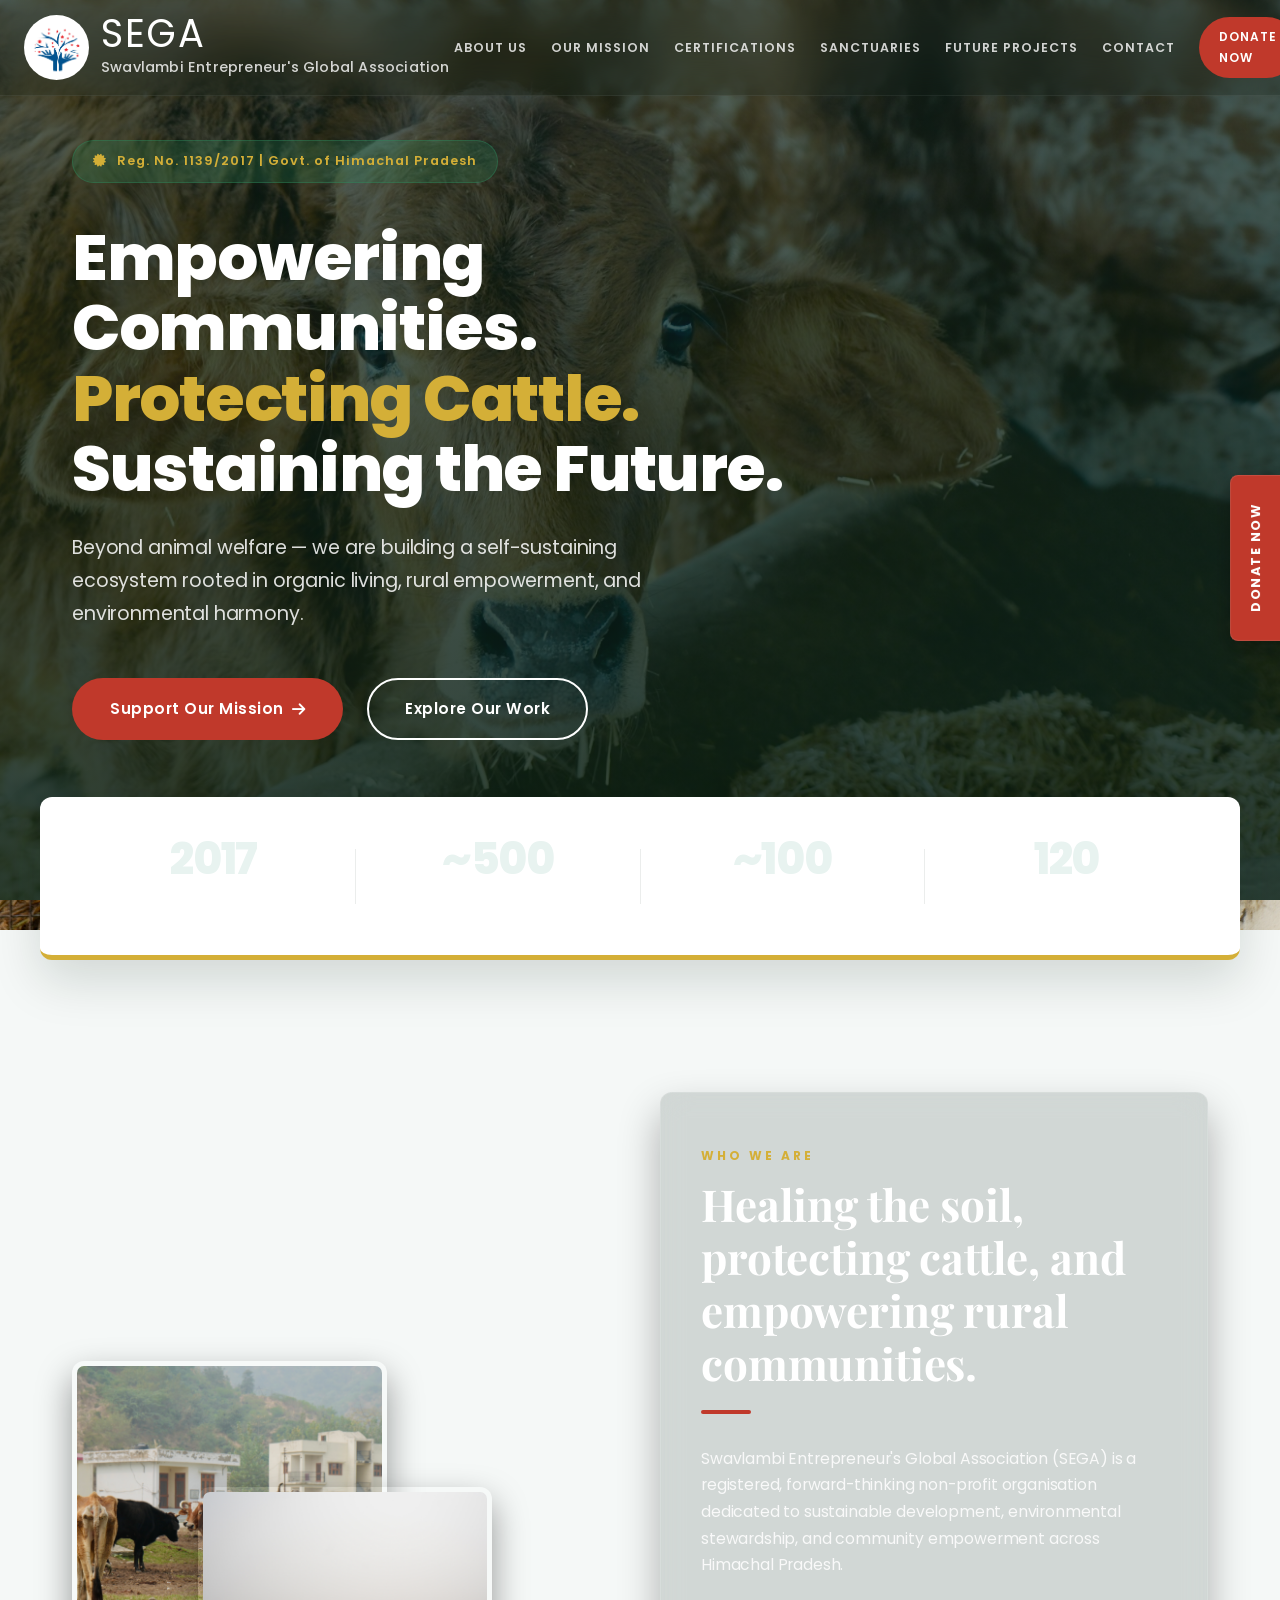
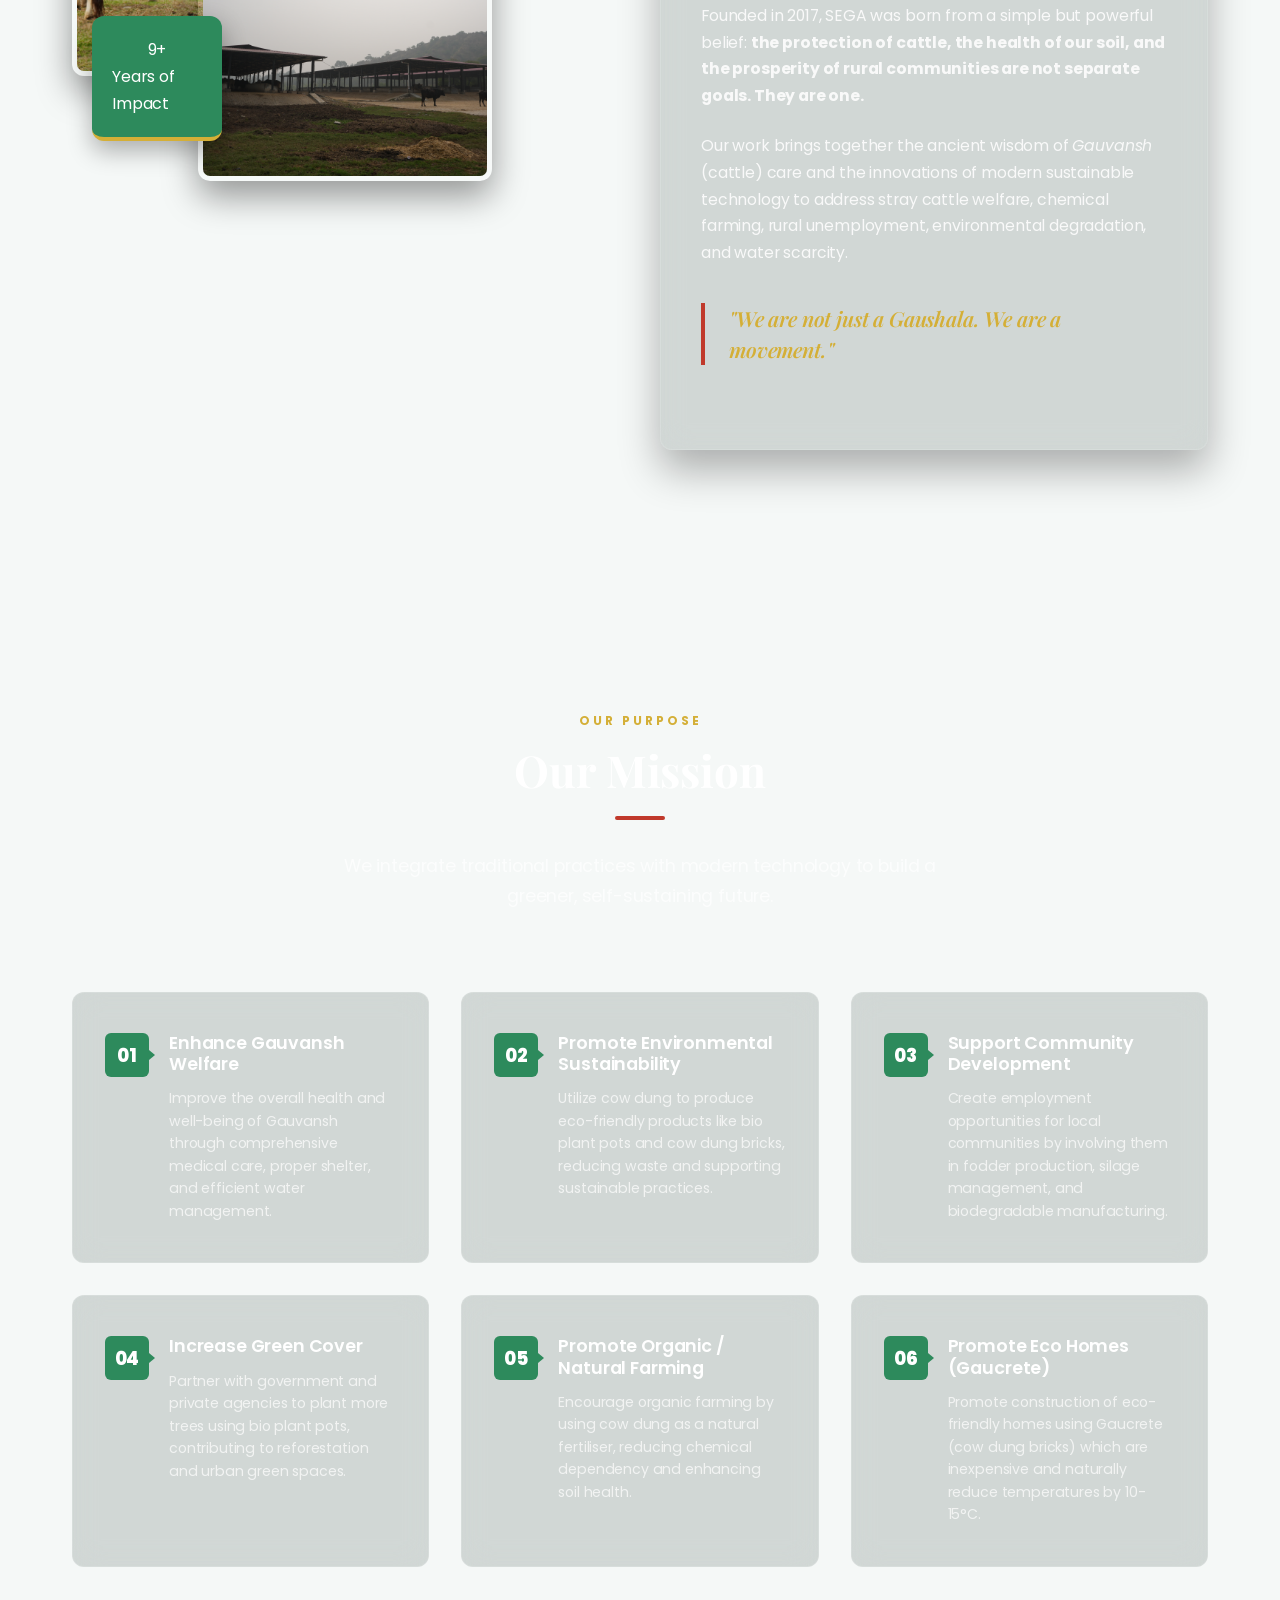
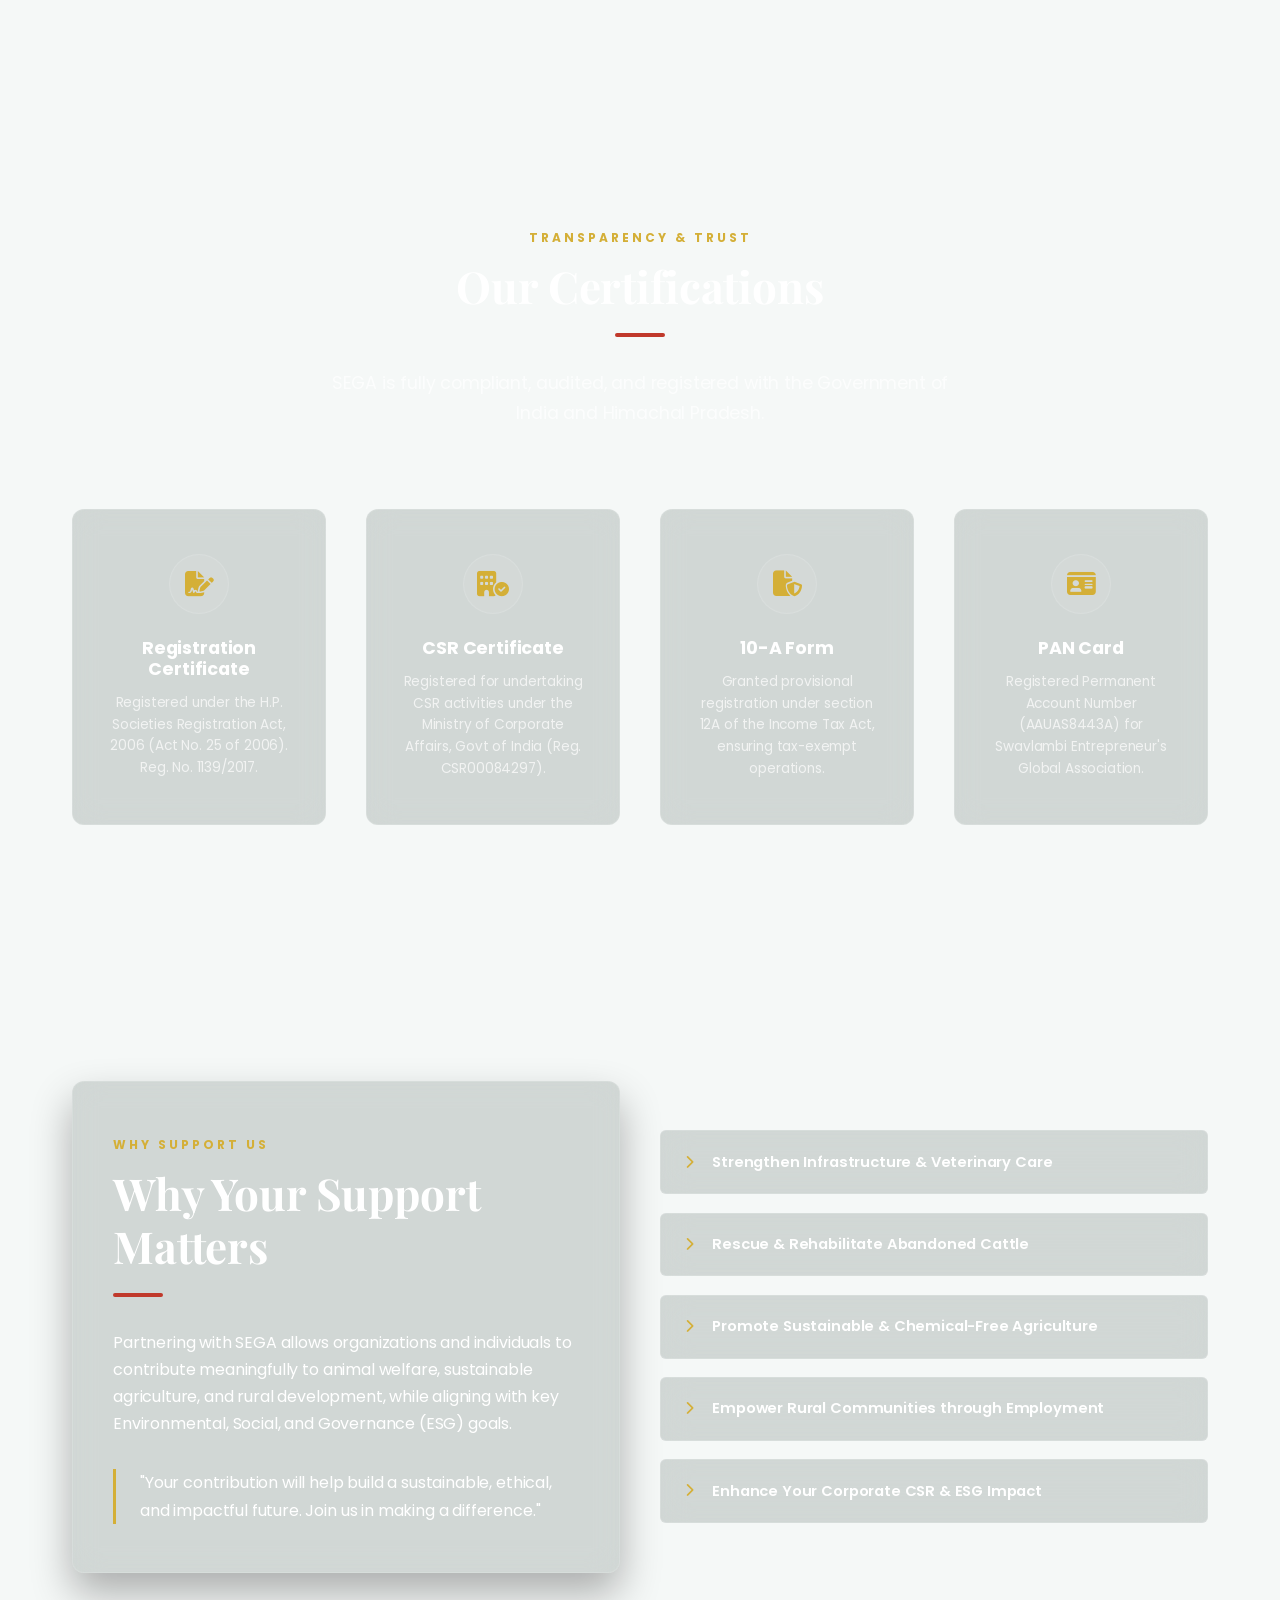
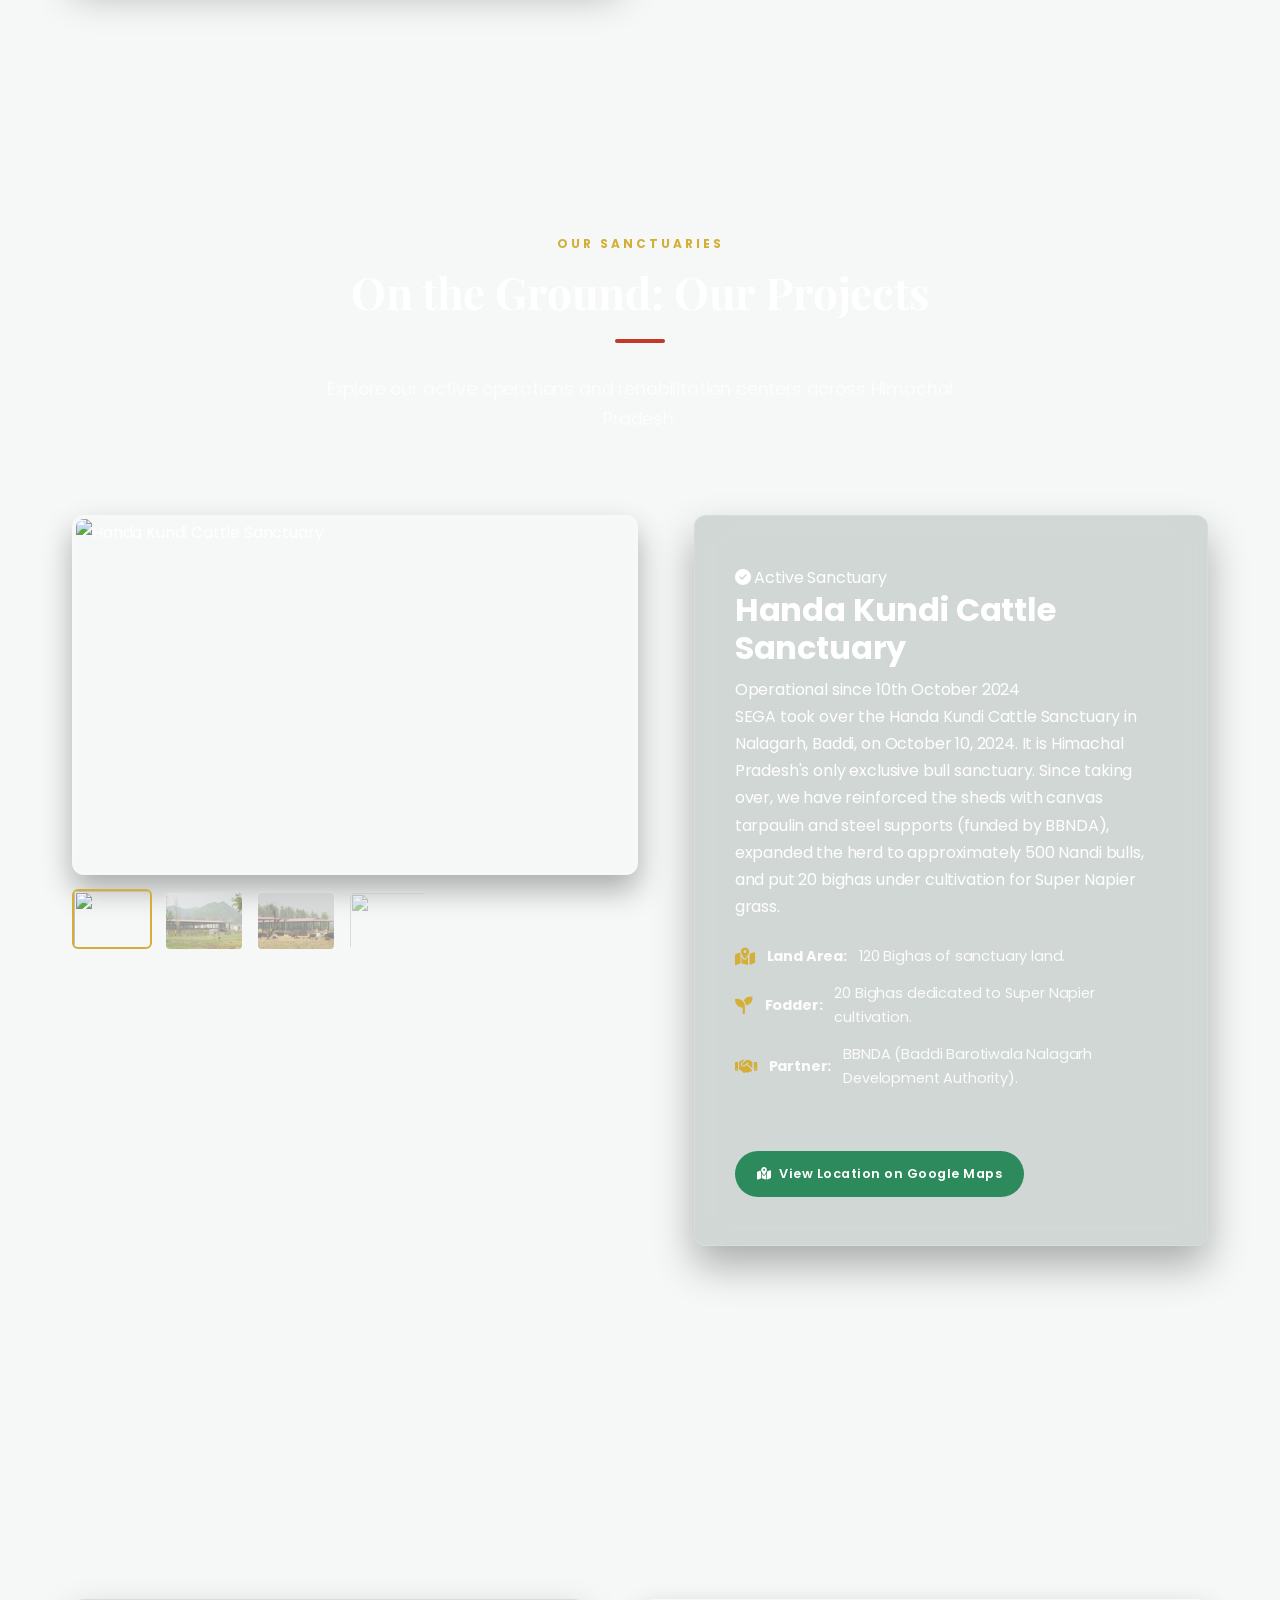
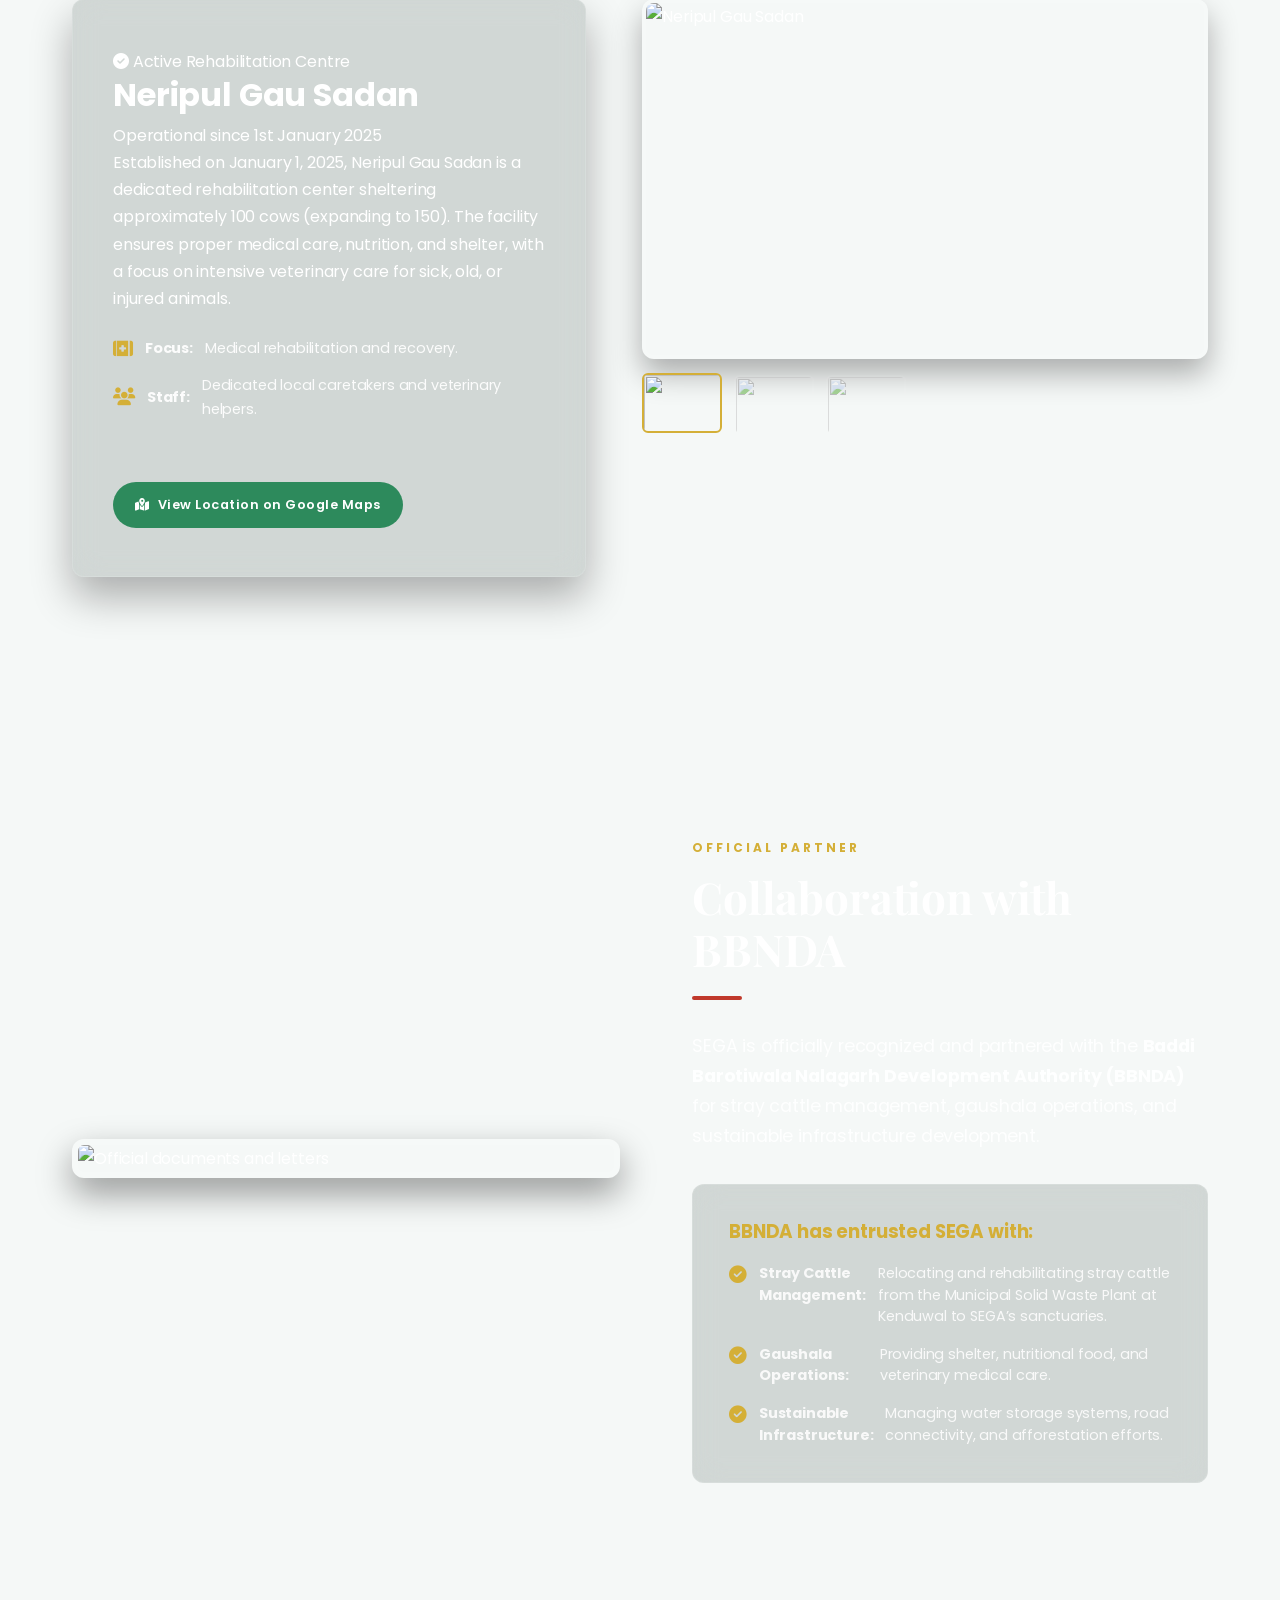
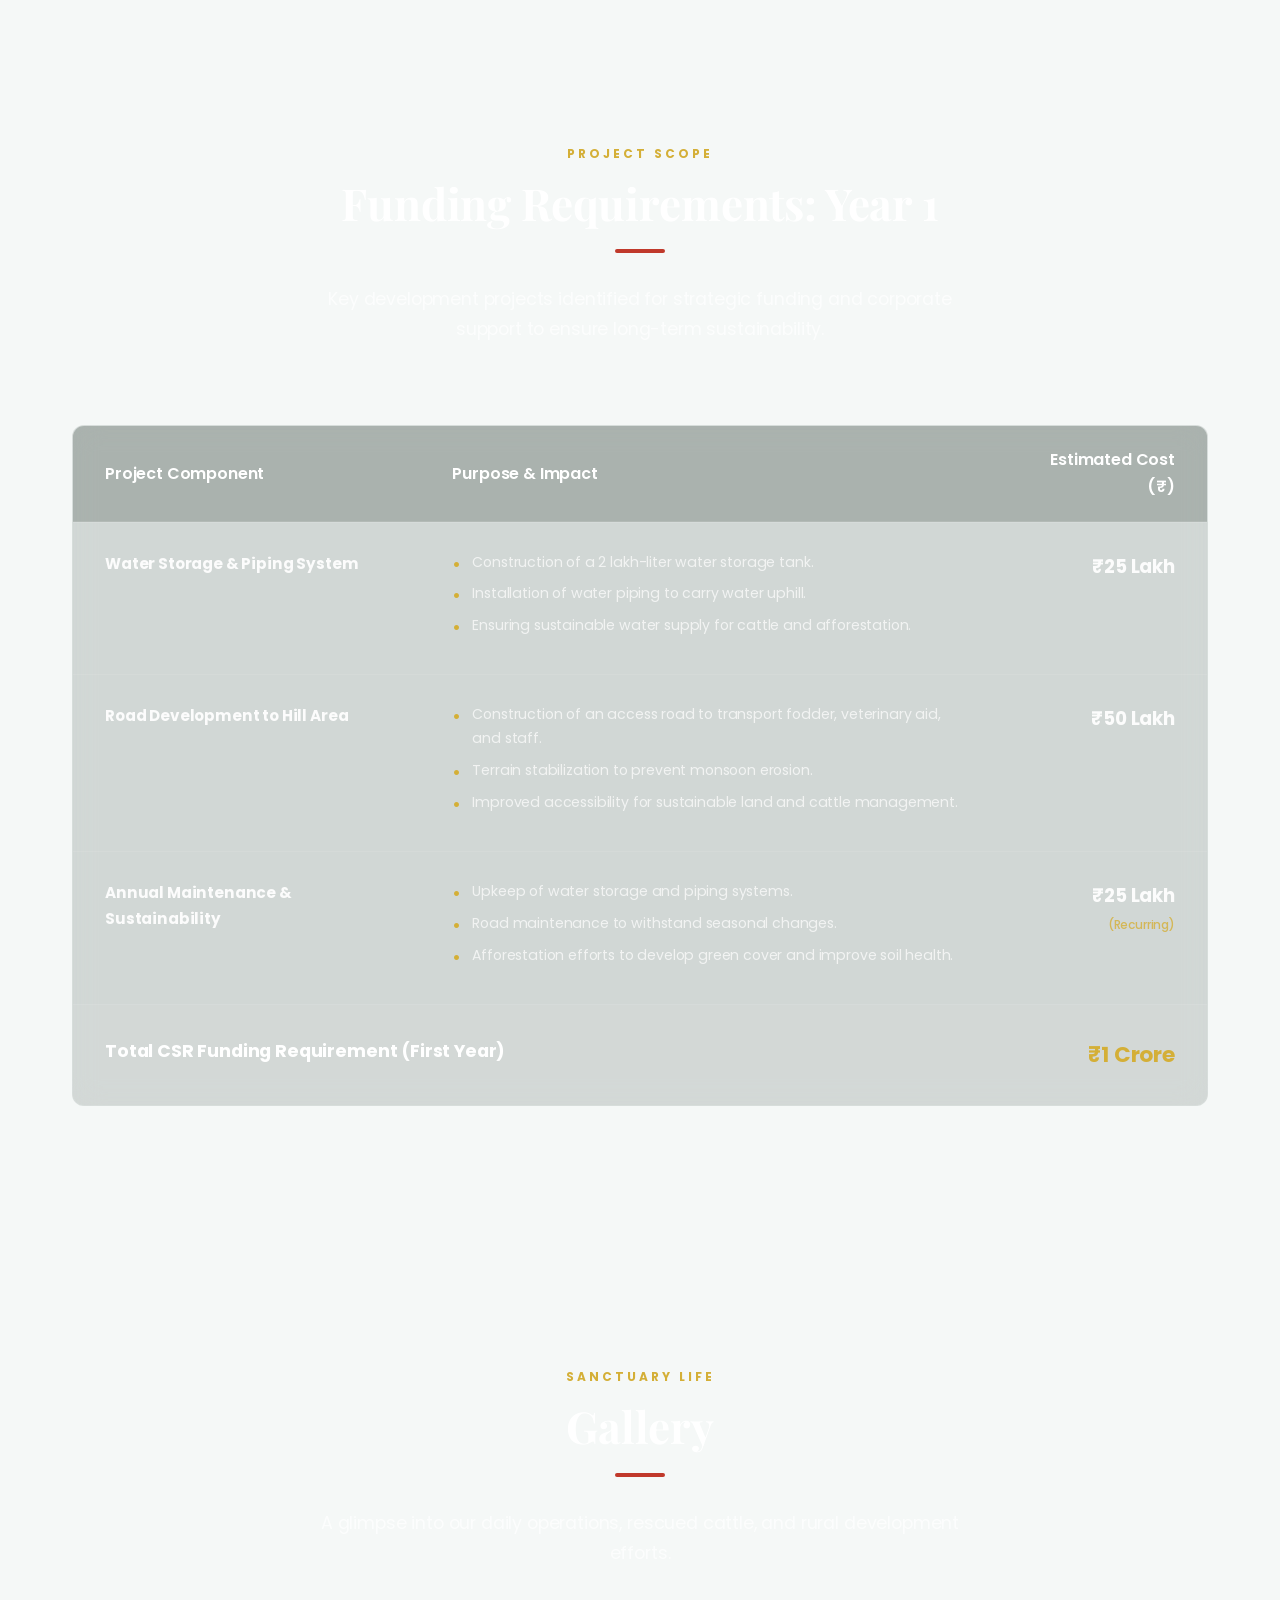
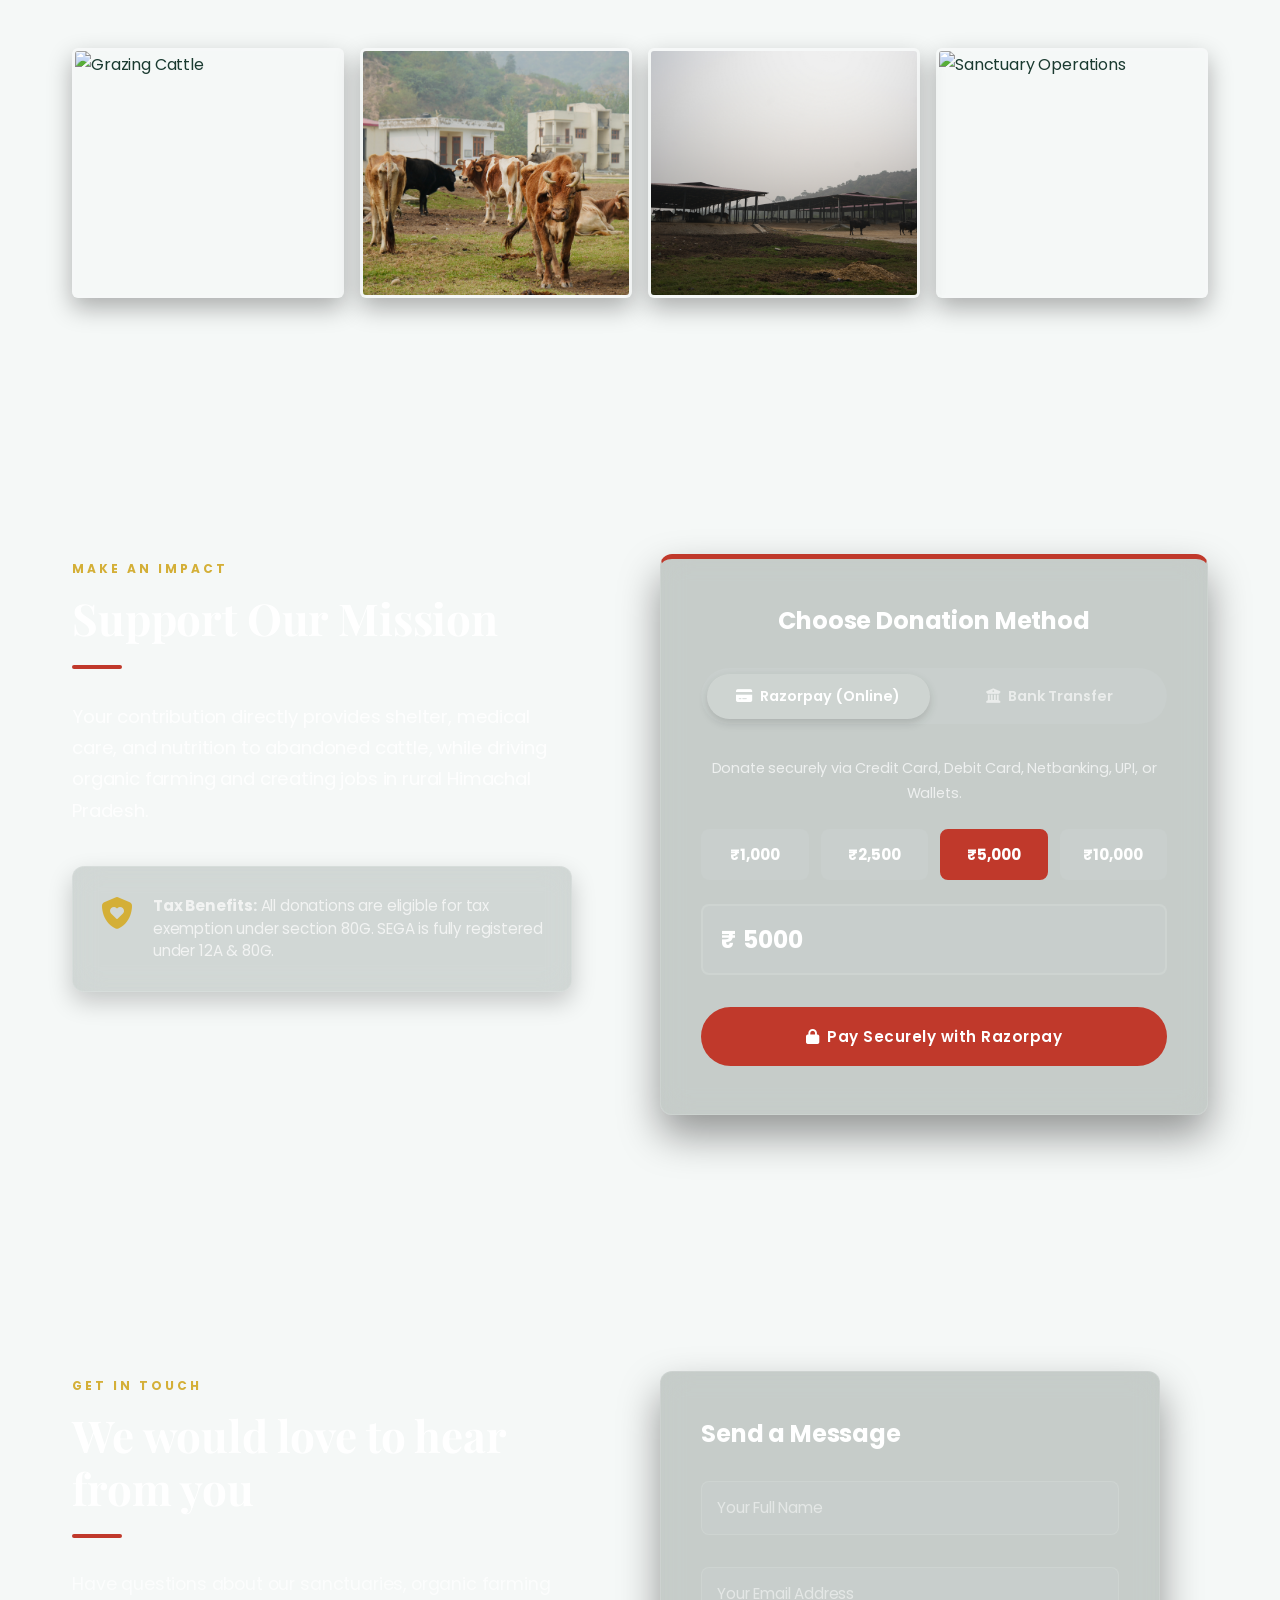
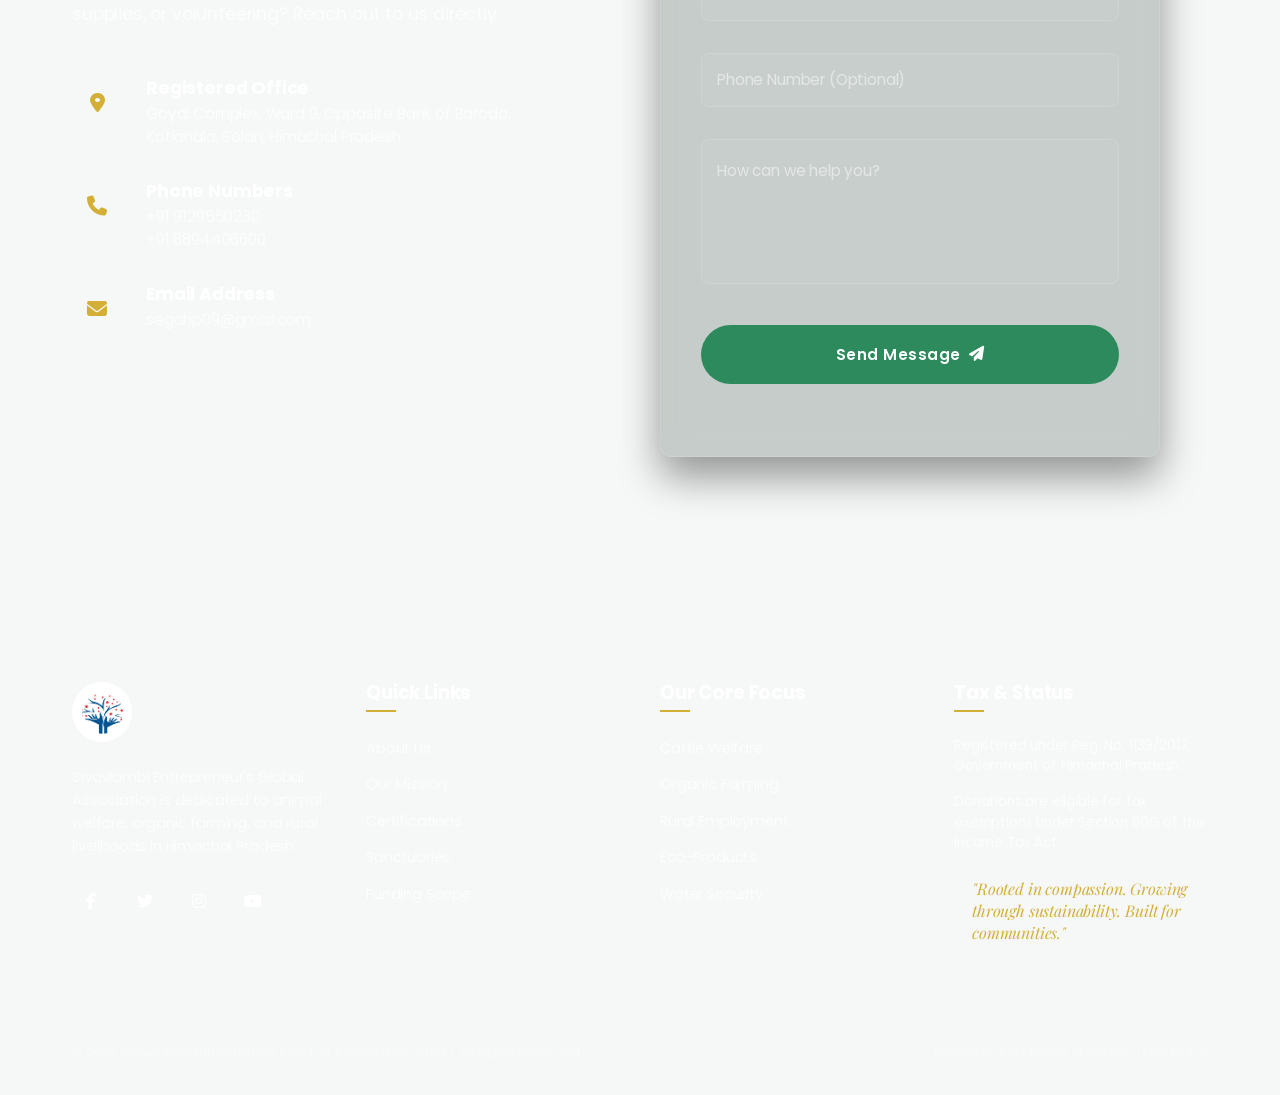
==== index.html @ 62906307 "first cmit" ====
﻿<!DOCTYPE html>
<html lang="en">
<head>
    <meta charset="UTF-8">
    <meta name="viewport" content="width=device-width, initial-scale=1.0">
    <title>SEGA | Swavlambi Entrepreneur's Global Association</title>
    <meta name="description" content="SEGA is a registered NGO in Himachal Pradesh dedicated to cattle welfare, organic farming, rural development, and environmental conservation.">
    <!-- Google Fonts: Bebas Neue, Crimson Pro, Poppins, Playfair Display -->
    <link rel="preconnect" href="https://fonts.googleapis.com">
    <link rel="preconnect" href="https://fonts.gstatic.com" crossorigin>
    <link href="https://fonts.googleapis.com/css2?family=Bebas+Neue&family=Crimson+Pro:ital,wght@0,400;0,600;0,700;1,400&family=Playfair+Display:ital,wght@0,400;0,600;0,700;1,400&family=Poppins:wght@300;400;500;600;700;800&display=swap" rel="stylesheet">
    <!-- FontAwesome Icons -->
    <link rel="stylesheet" href="https://cdnjs.cloudflare.com/ajax/libs/font-awesome/6.4.0/css/all.min.css">
    <!-- Main Stylesheet -->
    <link rel="stylesheet" href="style.css">
</head>
<body>

    <!-- Floating Donate Button (Rainforest Trust Style) -->
    <a href="#donate" class="floating-donate-btn">Donate Now</a>

    <!-- Header / Navigation -->
    <header class="main-header">
        <div class="container header-container">
            <a href="#" class="logo-container">
                <img src="images/logo.png.png" alt="SEGA Logo" class="logo-img">
                <div class="logo-text">
                    <span class="logo-title">SEGA</span>
                    <span class="logo-subtitle">Swavlambi Entrepreneur's Global Association</span>
                </div>
            </a>
            
            <nav class="nav-menu" id="navMenu">
                <a href="#about" class="nav-link">About Us</a>
                <a href="#mission" class="nav-link">Our Mission</a>
                <a href="#certifications" class="nav-link">Certifications</a>
                <a href="#projects" class="nav-link">Sanctuaries</a>
                <a href="#future" class="nav-link">Future Projects</a>
                <a href="#contact" class="nav-link">Contact</a>
                <a href="#donate" class="btn btn-accent nav-btn">Donate Now</a>
            </nav>

            <button class="mobile-nav-toggle" aria-label="Toggle Navigation" id="mobileNavToggle">
                <span class="bar"></span>
                <span class="bar"></span>
                <span class="bar"></span>
            </button>
        </div>
    </header>

    <!-- Hero Section (Cover Page Style) -->
    <section class="hero-section" style="background-image: linear-gradient(rgba(10, 31, 20, 0.65), rgba(10, 31, 20, 0.85)), url('images/hero_bg.png.jpg');">
        <div class="container hero-container">
            <div class="hero-content">
                <span class="hero-badge"><i class="fa-solid fa-certificate"></i> Reg. No. 1139/2017 | Govt. of Himachal Pradesh</span>
                <h1 class="hero-title">Empowering Communities.<br><span class="highlight-text">Protecting Cattle.</span><br>Sustaining the Future.</h1>
                <p class="hero-subtitle">Beyond animal welfare — we are building a self-sustaining ecosystem rooted in organic living, rural empowerment, and environmental harmony.</p>
                <div class="hero-actions">
                    <a href="#donate" class="btn btn-accent btn-large">Support Our Mission <i class="fa-solid fa-arrow-right"></i></a>
                    <a href="#about" class="btn btn-outline btn-large">Explore Our Work</a>
                </div>
            </div>
        </div>
        
        <!-- Floating Impact Stats Bar -->
        <div class="stats-bar-wrapper">
            <div class="container stats-container">
                <div class="stat-item">
                    <span class="stat-number" data-target="2017">2017</span>
                    <span class="stat-label">Year Established</span>
                </div>
                <div class="stat-divider"></div>
                <div class="stat-item">
                    <span class="stat-number" data-target="500">~0</span>
                    <span class="stat-label">Nandi Bulls Rescued</span>
                </div>
                <div class="stat-divider"></div>
                <div class="stat-item">
                    <span class="stat-number" data-target="100">~0</span>
                    <span class="stat-label">Cows in Sanctuary</span>
                </div>
                <div class="stat-divider"></div>
                <div class="stat-item">
                    <span class="stat-number" data-target="120">0</span>
                    <span class="stat-label">Bighas Under Operation</span>
                </div>
            </div>
        </div>
    </section>

    <!-- About Us Section -->
    <section id="about" class="about-section">
        <div class="container grid grid-2-col align-center">
            <div class="about-image-container">
                <div class="about-collage">
                    <img src="images/gallery_1.jpg" alt="Cattle at SEGA Sanctuary" class="collage-img img-1">
                    <img src="images/gallery_2.jpg" alt="Lush pasture lands" class="collage-img img-2">
                    <div class="collage-badge">
                        <span class="badge-num">9+</span>
                        <span class="badge-text">Years of Impact</span>
                    </div>
                </div>
            </div>
            <div class="about-text-container glass-panel">
                <span class="section-pretitle">Who We Are</span>
                <h2 class="section-title text-serif">Healing the soil, protecting cattle, and empowering rural communities.</h2>
                <div class="section-underline"></div>
                <p class="about-paragraph">
                    Swavlambi Entrepreneur's Global Association (SEGA) is a registered, forward-thinking non-profit organisation dedicated to sustainable development, environmental stewardship, and community empowerment across Himachal Pradesh.
                </p>
                <p class="about-paragraph">
                    Founded in 2017, SEGA was born from a simple but powerful belief: <strong>the protection of cattle, the health of our soil, and the prosperity of rural communities are not separate goals. They are one.</strong>
                </p>
                <p class="about-paragraph">
                    Our work brings together the ancient wisdom of <em>Gauvansh</em> (cattle) care and the innovations of modern sustainable technology to address stray cattle welfare, chemical farming, rural unemployment, environmental degradation, and water scarcity.
                </p>
                <blockquote class="about-quote">
                    "We are not just a Gaushala. We are a movement."
                </blockquote>
            </div>
        </div>
    </section>

    <!-- Our Mission Section (Styled after PDF Page 3) -->
    <section id="mission" class="mission-section">
        <div class="container">
            <div class="section-header text-center">
                <span class="section-pretitle">Our Purpose</span>
                <h2 class="section-title text-serif">Our Mission</h2>
                <div class="section-underline center"></div>
                <p class="section-subtitle">We integrate traditional practices with modern technology to build a greener, self-sustaining future.</p>
            </div>

            <div class="grid grid-3-col mission-grid">
                <!-- Mission 1 -->
                <div class="mission-card">
                    <div class="mission-num-badge">01</div>
                    <div class="mission-card-content">
                        <h4>Enhance Gauvansh Welfare</h4>
                        <p>Improve the overall health and well-being of Gauvansh through comprehensive medical care, proper shelter, and efficient water management.</p>
                    </div>
                </div>

                <!-- Mission 2 -->
                <div class="mission-card">
                    <div class="mission-num-badge">02</div>
                    <div class="mission-card-content">
                        <h4>Promote Environmental Sustainability</h4>
                        <p>Utilize cow dung to produce eco-friendly products like bio plant pots and cow dung bricks, reducing waste and supporting sustainable practices.</p>
                    </div>
                </div>

                <!-- Mission 3 -->
                <div class="mission-card">
                    <div class="mission-num-badge">03</div>
                    <div class="mission-card-content">
                        <h4>Support Community Development</h4>
                        <p>Create employment opportunities for local communities by involving them in fodder production, silage management, and biodegradable manufacturing.</p>
                    </div>
                </div>

                <!-- Mission 4 -->
                <div class="mission-card">
                    <div class="mission-num-badge">04</div>
                    <div class="mission-card-content">
                        <h4>Increase Green Cover</h4>
                        <p>Partner with government and private agencies to plant more trees using bio plant pots, contributing to reforestation and urban green spaces.</p>
                    </div>
                </div>

                <!-- Mission 5 -->
                <div class="mission-card">
                    <div class="mission-num-badge">05</div>
                    <div class="mission-card-content">
                        <h4>Promote Organic / Natural Farming</h4>
                        <p>Encourage organic farming by using cow dung as a natural fertiliser, reducing chemical dependency and enhancing soil health.</p>
                    </div>
                </div>

                <!-- Mission 6 -->
                <div class="mission-card">
                    <div class="mission-num-badge">06</div>
                    <div class="mission-card-content">
                        <h4>Promote Eco Homes (Gaucrete)</h4>
                        <p>Promote construction of eco-friendly homes using Gaucrete (cow dung bricks) which are inexpensive and naturally reduce temperatures by 10-15°C.</p>
                    </div>
                </div>
            </div>
        </div>
    </section>

    <!-- Certifications Section (Moved under Our Mission) -->
    <section id="certifications" class="certifications-section">
        <div class="container">
            <div class="section-header text-center">
                <span class="section-pretitle">Transparency & Trust</span>
                <h2 class="section-title text-serif">Our Certifications</h2>
                <div class="section-underline center"></div>
                <p class="section-subtitle">SEGA is fully compliant, audited, and registered with the Government of India and Himachal Pradesh.</p>
            </div>

            <div class="grid grid-4-col cert-grid">
                <div class="cert-card">
                    <div class="cert-icon-wrapper"><i class="fa-solid fa-file-signature"></i></div>
                    <h4>Registration Certificate</h4>
                    <p>Registered under the H.P. Societies Registration Act, 2006 (Act No. 25 of 2006). Reg. No. 1139/2017.</p>
                </div>
                <div class="cert-card">
                    <div class="cert-icon-wrapper"><i class="fa-solid fa-building-circle-check"></i></div>
                    <h4>CSR Certificate</h4>
                    <p>Registered for undertaking CSR activities under the Ministry of Corporate Affairs, Govt of India (Reg. CSR00084297).</p>
                </div>
                <div class="cert-card">
                    <div class="cert-icon-wrapper"><i class="fa-solid fa-file-shield"></i></div>
                    <h4>10-A Form</h4>
                    <p>Granted provisional registration under section 12A of the Income Tax Act, ensuring tax-exempt operations.</p>
                </div>
                <div class="cert-card">
                    <div class="cert-icon-wrapper"><i class="fa-solid fa-id-card"></i></div>
                    <h4>PAN Card</h4>
                    <p>Registered Permanent Account Number (AAUAS8443A) for Swavlambi Entrepreneur's Global Association.</p>
                </div>
            </div>
        </div>
    </section>

    <!-- Why Your Support Matters Section (Styled after PDF Page 12) -->
    <section class="support-matters-section">
        <div class="container grid grid-2-col align-center">
            <div class="support-text-col glass-panel">
                <span class="section-pretitle">Why Support Us</span>
                <h2 class="section-title text-serif">Why Your Support Matters</h2>
                <div class="section-underline"></div>
                <p class="support-description">
                    Partnering with SEGA allows organizations and individuals to contribute meaningfully to animal welfare, sustainable agriculture, and rural development, while aligning with key Environmental, Social, and Governance (ESG) goals.
                </p>
                <div class="support-quote-box">
                    <p class="highlight-quote">"Your contribution will help build a sustainable, ethical, and impactful future. Join us in making a difference."</p>
                </div>
            </div>
            
            <div class="support-points-col">
                <div class="support-point-block">
                    <i class="fa-solid fa-chevron-right support-point-icon"></i>
                    <span>Strengthen Infrastructure & Veterinary Care</span>
                </div>
                <div class="support-point-block">
                    <i class="fa-solid fa-chevron-right support-point-icon"></i>
                    <span>Rescue & Rehabilitate Abandoned Cattle</span>
                </div>
                <div class="support-point-block">
                    <i class="fa-solid fa-chevron-right support-point-icon"></i>
                    <span>Promote Sustainable & Chemical-Free Agriculture</span>
                </div>
                <div class="support-point-block">
                    <i class="fa-solid fa-chevron-right support-point-icon"></i>
                    <span>Empower Rural Communities through Employment</span>
                </div>
                <div class="support-point-block">
                    <i class="fa-solid fa-chevron-right support-point-icon"></i>
                    <span>Enhance Your Corporate CSR & ESG Impact</span>
                </div>
            </div>
        </div>
    </section>

    <!-- Our Projects Section (Reverted to First Draft Side-by-Side Thumbnail Layout) -->
    <section id="projects" class="projects-section">
        <div class="container">
            <div class="section-header text-center">
                <span class="section-pretitle">Our Sanctuaries</span>
                <h2 class="section-title text-serif">On the Ground: Our Projects</h2>
                <div class="section-underline center"></div>
                <p class="section-subtitle">Explore our active operations and rehabilitation centers across Himachal Pradesh.</p>
            </div>

            <div class="projects-container">
                <!-- Active Project 1: Handa Kundi -->
                <div class="project-card">
                    <div class="project-image-gallery">
                        <div class="main-project-img-wrapper">
                            <img src="images/handakundi_3.jpg" alt="Handa Kundi Cattle Sanctuary" id="handakundiMainImg">
                        </div>
                        <div class="project-thumbnails">
                            <img src="images/handakundi_3.jpg" class="thumb active" onclick="switchProjectImage('handakundiMainImg', this)">
                            <img src="images/handakundi_1.png.jpg" class="thumb" onclick="switchProjectImage('handakundiMainImg', this)">
                            <img src="images/handakundi_2.jpg" class="thumb" onclick="switchProjectImage('handakundiMainImg', this)">
                            <img src="images/handakundi_4.jpg" class="thumb" onclick="switchProjectImage('handakundiMainImg', this)">
                        </div>
                    </div>
                    <div class="project-details glass-panel">
                        <span class="project-status-tag"><i class="fa-solid fa-circle-check"></i> Active Sanctuary</span>
                        <h3>Handa Kundi Cattle Sanctuary</h3>
                        <p class="project-meta-info">Operational since 10th October 2024</p>
                        <p class="project-text-desc">
                            SEGA took over the Handa Kundi Cattle Sanctuary in Nalagarh, Baddi, on October 10, 2024. It is Himachal Pradesh's only exclusive bull sanctuary. Since taking over, we have reinforced the sheds with canvas tarpaulin and steel supports (funded by BBNDA), expanded the herd to approximately 500 Nandi bulls, and put 20 bighas under cultivation for Super Napier grass.
                        </p>
                        <ul class="project-spec-list">
                            <li><i class="fa-solid fa-map-location-dot"></i> <strong>Land Area:</strong> 120 Bighas of sanctuary land.</li>
                            <li><i class="fa-solid fa-seedling"></i> <strong>Fodder:</strong> 20 Bighas dedicated to Super Napier cultivation.</li>
                            <li><i class="fa-solid fa-handshake"></i> <strong>Partner:</strong> BBNDA (Baddi Barotiwala Nalagarh Development Authority).</li>
                        </ul>
                        <div class="project-actions">
                            <a href="https://maps.app.goo.gl/YRSj7M8HBmGn3Rx9A" target="_blank" class="btn btn-primary btn-map-link">
                                <i class="fa-solid fa-map-location-dot"></i> View Location on Google Maps
                            </a>
                        </div>
                    </div>
                </div>

                <hr class="section-divider">

                <!-- Active Project 2: Neripul -->
                <div class="project-card reverse">
                    <div class="project-image-gallery">
                        <div class="main-project-img-wrapper">
                            <img src="images/neripul_5.JPG" alt="Neripul Gau Sadan" id="neripulMainImg">
                        </div>
                        <div class="project-thumbnails">
                            <img src="images/neripul_5.JPG" class="thumb active" onclick="switchProjectImage('neripulMainImg', this)">
                            <img src="images/neripul_4 (1).JPG" class="thumb" onclick="switchProjectImage('neripulMainImg', this)">
                            <img src="images/neripul_4 (2).JPG" class="thumb" onclick="switchProjectImage('neripulMainImg', this)">
                        </div>
                    </div>
                    <div class="project-details glass-panel">
                        <span class="project-status-tag"><i class="fa-solid fa-circle-check"></i> Active Rehabilitation Centre</span>
                        <h3>Neripul Gau Sadan</h3>
                        <p class="project-meta-info">Operational since 1st January 2025</p>
                        <p class="project-text-desc">
                            Established on January 1, 2025, Neripul Gau Sadan is a dedicated rehabilitation center sheltering approximately 100 cows (expanding to 150). The facility ensures proper medical care, nutrition, and shelter, with a focus on intensive veterinary care for sick, old, or injured animals.
                        </p>
                        <ul class="project-spec-list">
                            <li><i class="fa-solid fa-kit-medical"></i> <strong>Focus:</strong> Medical rehabilitation and recovery.</li>
                            <li><i class="fa-solid fa-users"></i> <strong>Staff:</strong> Dedicated local caretakers and veterinary helpers.</li>
                        </ul>
                        <div class="project-actions">
                            <a href="https://maps.app.goo.gl/YRSj7M8HBmGn3Rx9A" target="_blank" class="btn btn-primary btn-map-link">
                                <i class="fa-solid fa-map-location-dot"></i> View Location on Google Maps
                            </a>
                        </div>
                    </div>
                </div>
            </div>
        </div>
    </section>

    <!-- BBNDA Collaboration Section (Styled after PDF Page 7) -->
    <section class="bbnda-collaboration-section">
        <div class="container grid grid-2-col align-center">
            <div class="bbnda-image-col">
                <img src="images/gallery_5 (1).JPG" alt="Official documents and letters" class="bbnda-doc-img">
            </div>
            <div class="bbnda-text-col">
                <span class="section-pretitle">Official Partner</span>
                <h2 class="section-title text-serif">Collaboration with BBNDA</h2>
                <div class="section-underline"></div>
                <p class="bbnda-desc">
                    SEGA is officially recognized and partnered with the <strong>Baddi Barotiwala Nalagarh Development Authority (BBNDA)</strong> for stray cattle management, gaushala operations, and sustainable infrastructure development.
                </p>
                <div class="bbnda-mandate-box">
                    <h4>BBNDA has entrusted SEGA with:</h4>
                    <ul class="bbnda-list">
                        <li><i class="fa-solid fa-circle-check"></i> <strong>Stray Cattle Management:</strong> Relocating and rehabilitating stray cattle from the Municipal Solid Waste Plant at Kenduwal to SEGA’s sanctuaries.</li>
                        <li><i class="fa-solid fa-circle-check"></i> <strong>Gaushala Operations:</strong> Providing shelter, nutritional food, and veterinary medical care.</li>
                        <li><i class="fa-solid fa-circle-check"></i> <strong>Sustainable Infrastructure:</strong> Managing water storage systems, road connectivity, and afforestation efforts.</li>
                    </ul>
                </div>
            </div>
        </div>
    </section>

    <!-- Project Scope & Funding Section (Styled after PDF Page 11) -->
    <section id="funding" class="funding-section">
        <div class="container">
            <div class="section-header text-center">
                <span class="section-pretitle">Project Scope</span>
                <h2 class="section-title text-serif">Funding Requirements: Year 1</h2>
                <div class="section-underline center"></div>
                <p class="section-subtitle">Key development projects identified for strategic funding and corporate support to ensure long-term sustainability.</p>
            </div>

            <div class="table-responsive">
                <table class="funding-table">
                    <thead>
                        <tr>
                            <th>Project Component</th>
                            <th>Purpose & Impact</th>
                            <th class="text-right">Estimated Cost (₹)</th>
                        </tr>
                    </thead>
                    <tbody>
                        <tr>
                            <td class="font-bold">Water Storage & Piping System</td>
                            <td>
                                <ul>
                                    <li>Construction of a 2 lakh-liter water storage tank.</li>
                                    <li>Installation of water piping to carry water uphill.</li>
                                    <li>Ensuring sustainable water supply for cattle and afforestation.</li>
                                </ul>
                            </td>
                            <td class="price-col text-right font-bold">₹25 Lakh</td>
                        </tr>
                        <tr>
                            <td class="font-bold">Road Development to Hill Area</td>
                            <td>
                                <ul>
                                    <li>Construction of an access road to transport fodder, veterinary aid, and staff.</li>
                                    <li>Terrain stabilization to prevent monsoon erosion.</li>
                                    <li>Improved accessibility for sustainable land and cattle management.</li>
                                </ul>
                            </td>
                            <td class="price-col text-right font-bold">₹50 Lakh</td>
                        </tr>
                        <tr>
                            <td class="font-bold">Annual Maintenance & Sustainability</td>
                            <td>
                                <ul>
                                    <li>Upkeep of water storage and piping systems.</li>
                                    <li>Road maintenance to withstand seasonal changes.</li>
                                    <li>Afforestation efforts to develop green cover and improve soil health.</li>
                                </ul>
                            </td>
                            <td class="price-col text-right font-bold">₹25 Lakh <span class="recurring-label">(Recurring)</span></td>
                        </tr>
                        <tr class="total-row">
                            <td colspan="2" class="font-bold">Total CSR Funding Requirement (First Year)</td>
                            <td class="price-col text-right font-bold">₹1 Crore</td>
                        </tr>
                    </tbody>
                </table>
            </div>
        </div>
    </section>

    <!-- General Photo Gallery Section -->
    <section class="general-gallery-section">
        <div class="container">
            <div class="section-header text-center">
                <span class="section-pretitle">Sanctuary Life</span>
                <h2 class="section-title text-serif">Gallery</h2>
                <div class="section-underline center"></div>
                <p class="section-subtitle">A glimpse into our daily operations, rescued cattle, and rural development efforts.</p>
            </div>
            
            <div class="gallery-masonry-grid">
                <div class="gallery-photo-card">
                    <img src="images/gallery_5 (2).JPG" alt="Grazing Cattle">
                </div>
                <div class="gallery-photo-card">
                    <img src="images/gallery_1.jpg" alt="Sanctuary Sheds">
                </div>
                <div class="gallery-photo-card">
                    <img src="images/gallery_2.jpg" alt="Lush Pastures">
                </div>
                <div class="gallery-photo-card">
                    <img src="images/gallery_5 (1).JPG" alt="Sanctuary Operations">
                </div>
            </div>
        </div>
    </section>

    <!-- Donation Section -->
    <section id="donate" class="donate-section">
        <div class="container grid grid-2-col">
            <div class="donate-info">
                <span class="section-pretitle">Make an Impact</span>
                <h2 class="section-title text-serif">Support Our Mission</h2>
                <div class="section-underline"></div>
                <p class="donate-text">
                    Your contribution directly provides shelter, medical care, and nutrition to abandoned cattle, while driving organic farming and creating jobs in rural Himachal Pradesh.
                </p>
                <div class="tax-benefit-box">
                    <i class="fa-solid fa-shield-heart"></i>
                    <p><strong>Tax Benefits:</strong> All donations are eligible for tax exemption under section 80G. SEGA is fully registered under 12A & 80G.</p>
                </div>
            </div>
            
            <div class="donate-card">
                <h3 class="donate-card-title">Choose Donation Method</h3>
                
                <!-- Donation Tabs -->
                <div class="donate-method-tabs">
                    <button class="donate-method-btn active" onclick="switchDonateMethod('razorpay-method', this)">
                        <i class="fa-solid fa-credit-card"></i> Razorpay (Online)
                    </button>
                    <button class="donate-method-btn" onclick="switchDonateMethod('bank-method', this)">
                        <i class="fa-solid fa-building-columns"></i> Bank Transfer
                    </button>
                </div>

                <!-- Razorpay Method -->
                <div id="razorpay-method" class="donate-method-content active">
                    <p class="method-desc">Donate securely via Credit Card, Debit Card, Netbanking, UPI, or Wallets.</p>
                    
                    <div class="amount-presets">
                        <button class="amount-preset-btn" onclick="setDonateAmount(1000)">₹1,000</button>
                        <button class="amount-preset-btn" onclick="setDonateAmount(2500)">₹2,500</button>
                        <button class="amount-preset-btn active" onclick="setDonateAmount(5000)">₹5,000</button>
                        <button class="amount-preset-btn" onclick="setDonateAmount(10000)">₹10,000</button>
                    </div>

                    <div class="custom-amount-wrapper">
                        <span class="currency-symbol">₹</span>
                        <input type="number" id="customAmountInput" value="5000" min="100" placeholder="Enter Custom Amount">
                    </div>

                    <!-- Razorpay Button -->
                    <button class="btn btn-accent btn-full btn-large" id="razorpayPayBtn">
                        <i class="fa-solid fa-lock"></i> Pay Securely with Razorpay
                    </button>
                </div>

                <!-- Bank Details Method -->
                <div id="bank-method" class="donate-method-content">
                    <p class="method-desc">Direct bank transfer details for NEFT, RTGS, or IMPS transactions:</p>
                    <div class="bank-details-box">
                        <div class="bank-row">
                            <span class="bank-label">Bank Name</span>
                            <span class="bank-value">Axis Bank</span>
                        </div>
                        <div class="bank-row">
                            <span class="bank-label">Branch</span>
                            <span class="bank-value">Solan (H.P.)</span>
                        </div>
                        <div class="bank-row">
                            <span class="bank-label">Account Name</span>
                            <span class="bank-value font-semibold">Swavlambi Entrepreneur's Global Association</span>
                        </div>
                        <div class="bank-row">
                            <span class="bank-label">Account Number</span>
                            <span class="bank-value code-font" id="accountNo">SBTRS9250100005613699</span>
                            <button class="copy-btn" onclick="copyText('accountNo', this)" title="Copy Account Number">
                                <i class="fa-regular fa-copy"></i>
                            </button>
                        </div>
                        <div class="bank-row">
                            <span class="bank-label">IFSC Code</span>
                            <span class="bank-value code-font" id="ifscCode">UTIB0000666</span>
                            <button class="copy-btn" onclick="copyText('ifscCode', this)" title="Copy IFSC">
                                <i class="fa-regular fa-copy"></i>
                            </button>
                        </div>
                    </div>
                </div>
            </div>
        </div>
    </section>

    <!-- Contact Us Section -->
    <section id="contact" class="contact-section">
        <div class="container grid grid-2-col">
            <div class="contact-info-column">
                <span class="section-pretitle">Get in Touch</span>
                <h2 class="section-title text-serif">We would love to hear from you</h2>
                <div class="section-underline"></div>
                <p class="contact-intro-text">
                    Have questions about our sanctuaries, organic farming supplies, or volunteering? Reach out to us directly.
                </p>
                
                <div class="contact-details-list">
                    <div class="contact-detail-item">
                        <div class="contact-icon-box"><i class="fa-solid fa-location-dot"></i></div>
                        <div class="contact-detail-text">
                            <h5>Registered Office</h5>
                            <p>Goyal Complex, Ward 9, Opposite Bank of Baroda,<br>Kotlanala, Solan, Himachal Pradesh</p>
                        </div>
                    </div>
                    
                    <div class="contact-detail-item">
                        <div class="contact-icon-box"><i class="fa-solid fa-phone"></i></div>
                        <div class="contact-detail-text">
                            <h5>Phone Numbers</h5>
                            <p><a href="tel:+919129550230">+91 9129550230</a><br><a href="tel:+918894406600">+91 8894406600</a></p>
                        </div>
                    </div>
                    
                    <div class="contact-detail-item">
                        <div class="contact-icon-box"><i class="fa-solid fa-envelope"></i></div>
                        <div class="contact-detail-text">
                            <h5>Email Address</h5>
                            <p><a href="mailto:segahp09@gmail.com">segahp09@gmail.com</a></p>
                        </div>
                    </div>
                </div>
            </div>
            
            <div class="contact-form-column">
                <form class="contact-form" id="contactForm" onsubmit="handleContactSubmit(event)">
                    <h3 class="form-title">Send a Message</h3>
                    
                    <div class="form-group">
                        <input type="text" id="formName" required placeholder=" ">
                        <label for="formName">Your Full Name</label>
                    </div>
                    
                    <div class="form-group">
                        <input type="email" id="formEmail" required placeholder=" ">
                        <label for="formEmail">Your Email Address</label>
                    </div>
                    
                    <div class="form-group">
                        <input type="tel" id="formPhone" placeholder=" ">
                        <label for="formPhone">Phone Number (Optional)</label>
                    </div>
                    
                    <div class="form-group">
                        <textarea id="formMessage" required rows="5" placeholder=" "></textarea>
                        <label for="formMessage">How can we help you?</label>
                    </div>
                    
                    <button type="submit" class="btn btn-primary btn-full btn-large">Send Message <i class="fa-solid fa-paper-plane"></i></button>
                    <div class="form-feedback" id="formFeedback"></div>
                </form>
            </div>
        </div>
    </section>

    <!-- Footer -->
    <footer class="main-footer">
        <div class="container footer-top grid grid-4-col">
            <div class="footer-col-about">
                <img src="images/logo.png.png" alt="SEGA Logo" class="footer-logo">
                <p class="footer-about-text">Swavlambi Entrepreneur's Global Association is dedicated to animal welfare, organic farming, and rural livelihoods in Himachal Pradesh.</p>
                <div class="footer-socials">
                    <a href="#" class="social-link" aria-label="Facebook"><i class="fa-brands fa-facebook-f"></i></a>
                    <a href="#" class="social-link" aria-label="Twitter"><i class="fa-brands fa-twitter"></i></a>
                    <a href="#" class="social-link" aria-label="Instagram"><i class="fa-brands fa-instagram"></i></a>
                    <a href="#" class="social-link" aria-label="YouTube"><i class="fa-brands fa-youtube"></i></a>
                </div>
            </div>
            
            <div class="footer-col-links">
                <h4>Quick Links</h4>
                <ul>
                    <li><a href="#about">About Us</a></li>
                    <li><a href="#mission">Our Mission</a></li>
                    <li><a href="#certifications">Certifications</a></li>
                    <li><a href="#projects">Sanctuaries</a></li>
                    <li><a href="#funding">Funding Scope</a></li>
                </ul>
            </div>

            <div class="footer-col-pillars">
                <h4>Our Core Focus</h4>
                <ul>
                    <li>Cattle Welfare</li>
                    <li>Organic Farming</li>
                    <li>Rural Employment</li>
                    <li>Eco-Products</li>
                    <li>Water Security</li>
                </ul>
            </div>

            <div class="footer-col-legal">
                <h4>Tax & Status</h4>
                <p class="legal-info">Registered under Reg. No. 1139/2017, Government of Himachal Pradesh.</p>
                <p class="legal-info">Donations are eligible for tax exemptions under Section 80G of the Income Tax Act.</p>
                <div class="footer-quote">
                    "Rooted in compassion. Growing through sustainability. Built for communities."
                </div>
            </div>
        </div>
        
        <div class="footer-bottom">
            <div class="container footer-bottom-container">
                <p class="copyright">&copy; 2026 Swavlambi Entrepreneur's Global Association (SEGA). All Rights Reserved.</p>
                <p class="legal-links">
                    <a href="#">Privacy Policy</a> | 
                    <a href="#">Terms of Service</a> | 
                    <a href="#">CSR Policy</a>
                </p>
            </div>
        </div>
    </footer>

    <!-- Razorpay Checkout Script -->
    <script src="https://checkout.razorpay.com/v1/checkout.js"></script>
    <!-- Custom Logic Script -->
    <script src="app.js"></script>
</body>
</html>
---- style.css ----
﻿/* ==========================================================================
   SEGA NGO WEBSITE - UPGRADED PREMIUM PARALLAX STYLESHEET
   Refined Typography (Bebas Neue + Crimson Pro), Alternating Overlays, Floating Tab
   ========================================================================== */

/* --- CSS Variables & Design System --- */
:root {
    --primary-green: #f5f8f7;       /* Deepest forest green */
    --secondary-green: #e8f3f0;     /* Dark jungle green */
    --accent-green: #1e5c3f;        /* Rich moss green */
    --bright-green: #2d8a5c;        /* Active leaf green */
    --accent-terracotta: #c0392b;   /* Brand Terracotta Red */
    --accent-terracotta-hover: #962d22;
    --accent-gold: #d4af37;         /* Warm metallic gold for highlights */
    --bg-cream: #ffffff;            
    --text-dark: #1a3a30;           
    --text-light: #ffffff;          
    --text-muted-light: rgba(255, 255, 255, 0.7);
    --white: #ffffff;
    --glass-bg: rgba(10, 31, 20, 0.15);
    --glass-border: rgba(255, 255, 255, 0.12);
    --glass-backdrop: blur(15px);
    --transition: all 0.4s cubic-bezier(0.165, 0.84, 0.44, 1);
    --border-radius-sm: 6px;
    --border-radius: 12px;
}

/* --- Reset & Base Styles --- */
*, *::before, *::after {
    box-sizing: border-box;
    margin: 0;
    padding: 0;
}

html {
    scroll-behavior: smooth;
    font-size: 16px;
}

body {
    font-family: 'Poppins', sans-serif;
    background-color: var(--primary-green); color: var(--text-dark);
    color: var(--white);
    line-height: 1.7;
    overflow-x: hidden;
    letter-spacing: -0.01em;
}

h1, h2, h3, h4, h5, h6 {
    font-family: 'Poppins', sans-serif;
    color: var(--white);
    font-weight: 700;
    line-height: 1.2;
}

.text-serif {
    font-family: 'Playfair Display', serif;
    font-weight: 600;
}

a {
    color: inherit;
    text-decoration: none;
    transition: var(--transition);
}

img {
    max-width: 100%;
    height: auto;
    display: block;
}

/* --- Layout Utilities --- */
.container {
    width: 100%;
    max-width: 1200px;
    margin: 0 auto;
    padding: 0 2rem;
}

.grid {
    display: grid;
    gap: 2.5rem;
}

.grid-2-col {
    grid-template-columns: repeat(2, 1fr);
}

.grid-3-col {
    grid-template-columns: repeat(3, 1fr);
}

.grid-4-col {
    grid-template-columns: repeat(4, 1fr);
}

.align-center {
    align-items: center;
}

.text-center {
    text-align: center;
}

.text-right {
    text-align: right;
}

.font-bold {
    font-weight: 700;
}

.font-semibold {
    font-weight: 600;
}

.code-font {
    font-family: 'Courier New', Courier, monospace;
    font-weight: 700;
}

.section-divider {
    border: none;
    height: 1px;
    background-color: rgba(255, 255, 255, 0.1);
    margin: 5rem 0;
}

/* --- Buttons --- */
.btn {
    display: inline-flex;
    align-items: center;
    justify-content: center;
    padding: 0.75rem 1.5rem;
    font-family: 'Poppins', sans-serif;
    font-weight: 600;
    font-size: 0.85rem;
    border-radius: 50px;
    border: 2px solid transparent;
    cursor: pointer;
    transition: var(--transition);
    gap: 0.5rem;
    letter-spacing: 0.5px;
}

.btn-primary {
    background-color: var(--bright-green);
    color: var(--white);
}

.btn-primary:hover {
    background-color: #38b276;
    transform: translateY(-3px);
    box-shadow: 0 10px 20px rgba(45, 138, 92, 0.3);
}

.btn-accent {
    background-color: var(--accent-terracotta);
    color: var(--white);
}

.btn-accent:hover {
    background-color: var(--accent-terracotta-hover);
    transform: translateY(-3px);
    box-shadow: 0 10px 20px rgba(192, 57, 43, 0.35);
}

.btn-outline {
    background-color: transparent;
    border-color: var(--white);
    color: var(--white);
}

.btn-outline:hover {
    background-color: var(--white);
    color: var(--primary-green);
    transform: translateY(-3px);
}

.btn-large {
    padding: 1rem 2.25rem;
    font-size: 0.95rem;
}

.btn-full {
    width: 100%;
}

/* --- Section Headers --- */
.section-header {
    margin-bottom: 5rem;
}

.section-pretitle {
    display: inline-block;
    font-family: 'Poppins', sans-serif;
    font-size: 0.75rem;
    text-transform: uppercase;
    letter-spacing: 3px;
    color: var(--accent-gold);
    font-weight: 700;
    margin-bottom: 0.75rem;
}

.section-title {
    font-size: 2.75rem;
    font-weight: 700;
    color: var(--white);
    margin-bottom: 1.25rem;
    line-height: 1.2;
}

.section-underline {
    height: 4px;
    width: 50px;
    background-color: var(--accent-terracotta);
    border-radius: 2px;
    margin-bottom: 2rem;
}

.section-underline.center {
    margin-left: auto;
    margin-right: auto;
}

.section-subtitle {
    font-size: 1.1rem;
    color: var(--text-muted-light);
    max-width: 650px;
    margin: 0 auto;
}

/* --- Floating Donate Tab (Rainforest Trust Style) --- */
.floating-donate-btn {
    position: fixed;
    right: 0;
    top: 50%;
    transform: translateY(-50%) rotate(-90deg);
    transform-origin: right bottom;
    background-color: var(--accent-terracotta);
    color: var(--white);
    padding: 0.85rem 1.75rem;
    font-family: 'Poppins', sans-serif;
    font-weight: 700;
    text-transform: uppercase;
    letter-spacing: 1.5px;
    font-size: 0.8rem;
    border-radius: 8px 8px 0 0;
    z-index: 999;
    box-shadow: -5px 0 20px rgba(0, 0, 0, 0.3);
    border: 1px solid rgba(255, 255, 255, 0.1);
    border-bottom: none;
}

.floating-donate-btn:hover {
    background-color: var(--accent-terracotta-hover);
    padding-bottom: 1.1rem; /* Extends tab slightly on hover */
}

/* --- Header / Navigation (Uneven & Wrapping Fix) --- */
.main-header {
    position: fixed;
    top: 0;
    left: 0;
    width: 100%;
    z-index: 1000;
    background-color: rgba(10, 31, 20, 0.15);
    backdrop-filter: blur(20px);
    -webkit-backdrop-filter: blur(20px);
    border-bottom: 1px solid rgba(255, 255, 255, 0.06);
    transition: var(--transition);
}

.main-header.scrolled {
    background-color: var(--primary-green); color: var(--text-dark);
    box-shadow: 0 10px 30px rgba(0, 0, 0, 0.25);
    padding: 0;
}

.header-container {
    display: flex;
    justify-content: space-between;
    align-items: center;
    height: 95px;
    transition: var(--transition);
    max-width: 1350px;
    padding: 0 1.5rem;
}

.main-header.scrolled .header-container {
    height: 70px;
}

.logo-container {
    display: flex;
    align-items: center;
    gap: 0.75rem;
    flex-shrink: 0;
}

.logo-img { height: 65px;
    width: auto;
    object-fit: contain;
    background-color: var(--white);
    border-radius: 50%;
    padding: 2px;
}

.logo-text {
    display: flex;
    flex-direction: column;
}

.logo-title { font-size: 2.4rem; /* Premium bold caps */
    color: var(--white);
    line-height: 0.95;
    letter-spacing: 1.5px;
}

.logo-subtitle { font-size: 0.9rem; /* Elegant serif subtitle */
    color: rgba(255, 255, 255, 0.8);
    letter-spacing: 0.2px;
    margin-top: 2px;
    font-weight: 500;
    white-space: nowrap;
}

.nav-menu {
    display: flex;
    align-items: center;
    gap: 1rem; /* Tightened gap to prevent wrapping */
}

.nav-link {
    font-family: 'Poppins', sans-serif;
    font-weight: 600;
    font-size: 0.78rem; /* Compact size */
    text-transform: uppercase; /* ALL CAPS navigation */
    letter-spacing: 1px;
    color: rgba(255, 255, 255, 0.8);
    position: relative;
    padding: 0.4rem 0.25rem;
    white-space: nowrap;
}

.nav-link:hover {
    color: var(--white);
}

.nav-link::after {
    content: '';
    position: absolute;
    bottom: 0;
    left: 0;
    width: 0;
    height: 2px;
    background-color: var(--accent-gold);
    transition: var(--transition);
}

.nav-link:hover::after {
    width: 100%;
}

.nav-btn {
    margin-left: 0.25rem;
    padding: 0.5rem 1.15rem; /* Sleek button */
    font-size: 0.75rem;
    text-transform: uppercase;
    letter-spacing: 1px;
}

.mobile-nav-toggle {
    display: none;
    background: none;
    border: none;
    cursor: pointer;
}

.mobile-nav-toggle .bar {
    display: block;
    width: 24px;
    height: 2px;
    margin: 5px auto;
    background-color: var(--white);
    transition: var(--transition);
}

/* --- Hero Section --- */
.hero-section {
    position: relative;
    background-size: cover;
    background-position: center;
    background-repeat: no-repeat;
    background-attachment: fixed; /* Parallax */
    min-height: 100vh;
    display: flex;
    flex-direction: column;
    justify-content: center;
    padding-top: 100px;
    padding-bottom: 120px;
    color: var(--white);
}

.hero-content {
    max-width: 800px;
    animation: fadeInUp 1.2s cubic-bezier(0.165, 0.84, 0.44, 1);
}

.hero-badge {
    display: inline-flex;
    align-items: center;
    gap: 0.6rem;
    background-color: rgba(45, 138, 92, 0.25);
    border: 1px solid rgba(45, 138, 92, 0.4);
    padding: 0.6rem 1.25rem;
    border-radius: 50px;
    font-size: 0.8rem;
    font-family: 'Poppins', sans-serif;
    font-weight: 600;
    letter-spacing: 1px;
    margin-bottom: 2.5rem;
    color: var(--accent-gold);
}

.hero-title {
    font-size: 4rem;
    font-weight: 800;
    color: var(--white);
    line-height: 1.1;
    margin-bottom: 1.75rem;
    letter-spacing: -0.02em;
}

.hero-title .highlight-text {
    color: var(--accent-gold);
}

.hero-subtitle {
    font-size: 1.2rem;
    color: rgba(255, 255, 255, 0.85);
    margin-bottom: 3rem;
    font-weight: 400;
    max-width: 650px;
    line-height: 1.7;
}

.hero-actions {
    display: flex;
    gap: 1.5rem;
}

/* Floating Impact Stats Bar */
.stats-bar-wrapper {
    position: absolute;
    bottom: -60px;
    left: 0;
    width: 100%;
    z-index: 10;
}

.stats-container {
    background-color: var(--white);
    box-shadow: 0 20px 50px rgba(10, 31, 20, 0.15);
    border-radius: var(--border-radius);
    padding: 2.5rem 2rem;
    display: flex;
    justify-content: space-around;
    align-items: center;
    border-bottom: 5px solid var(--accent-gold);
}

.stat-item {
    text-align: center;
    flex: 1;
}

.stat-number {
    display: block;
    font-family: 'Poppins', sans-serif;
    font-size: 2.75rem;
    font-weight: 800;
    color: var(--secondary-green);
    line-height: 1;
    margin-bottom: 0.4rem;
    letter-spacing: -0.03em;
}

.stat-label {
    font-size: 0.75rem;
    text-transform: uppercase;
    letter-spacing: 1.5px;
    color: var(--text-muted);
    font-weight: 600;
}

.stat-divider {
    width: 1px;
    height: 55px;
    background-color: rgba(10, 31, 20, 0.08);
}

/* --- Section Parallax & Alternating Overlays (Forest Green, Terracotta Red, Transparent) --- */
.about-section,
.mission-section,
.certifications-section,
.support-matters-section,
.projects-section,
.bbnda-collaboration-section,
.funding-section,
.donate-section,
.contact-section {
    position: relative;
    background-size: cover;
    background-position: center;
    background-repeat: no-repeat;
    background-attachment: fixed; /* Parallax */
    padding: 8rem 0;
    color: var(--white);
}

/* 1. Transparent Photo Sections (Highly visible photos with glass panels) */
.about-section {
    background-image: linear-gradient(rgba(10, 31, 20, 0.1), rgba(10, 31, 20, 0.1)), url('images/DSC05399.jpg');
    padding-top: 12rem;
}

.support-matters-section {
    background-image: linear-gradient(rgba(10, 31, 20, 0.1), rgba(10, 31, 20, 0.1)), url('images/DSC05406.jpg');
}

.projects-section {
    background-image: linear-gradient(rgba(10, 31, 20, 0.15), rgba(10, 31, 20, 0.15)), url('images/handakundi_4.jpg');
}

.contact-section {
    background-image: linear-gradient(rgba(10, 31, 20, 0.45), rgba(10, 31, 20, 0.45)), url('images/DSC05406.jpg');
}

/* 2. Terracotta Red Sections (Switched up with red brand gradients) */
.certifications-section {
    background-image: linear-gradient(rgba(139, 0, 0, 0.25), rgba(10, 31, 20, 0.95)), url('images/IMG_3794.jpg');
}

.bbnda-collaboration-section {
    background-image: linear-gradient(rgba(139, 0, 0, 0.3), rgba(10, 31, 20, 0.95)), url('images/handakundi_2.jpg');
}

.donate-section {
    background-image: linear-gradient(rgba(139, 0, 0, 0.3), rgba(10, 31, 20, 0.95)), url('images/neripul_5.JPG');
}

/* 3. Forest Green Sections */
.mission-section {
    background-image: linear-gradient(rgba(10, 31, 20, 0.3), rgba(10, 31, 20, 0.3)), url('images/gallery_1.jpg');
}

.funding-section {
    background-image: linear-gradient(rgba(10, 31, 20, 0.3), rgba(10, 31, 20, 0.3)), url('images/handakundi_3.jpg');
}

/* --- Glass Panels for Transparent Sections --- */
.glass-panel {
    background: var(--glass-bg);
    border: 1px solid var(--glass-border);
    backdrop-filter: var(--glass-backdrop);
    -webkit-backdrop-filter: var(--glass-backdrop);
    padding: 3rem 2.5rem;
    border-radius: var(--border-radius);
    box-shadow: 0 20px 40px rgba(0, 0, 0, 0.3);
}

/* --- About Us Collage --- */
.about-collage {
    position: relative;
    width: 100%;
    max-width: 420px;
    height: 420px;
}

.collage-img {
    position: absolute;
    border-radius: var(--border-radius);
    box-shadow: 0 15px 35px rgba(0, 0, 0, 0.4);
    object-fit: cover;
    border: 5px solid rgba(255, 255, 255, 0.1);
    transition: var(--transition);
}

.collage-img.img-1 {
    top: 0;
    left: 0;
    width: 75%;
    height: 75%;
    z-index: 1;
}

.collage-img.img-2 {
    bottom: 0;
    right: 0;
    width: 70%;
    height: 70%;
    z-index: 2;
}

.about-collage:hover .collage-img.img-1 {
    transform: scale(0.98) translate(-10px, -10px);
}

.about-collage:hover .collage-img.img-2 {
    transform: scale(1.02) translate(10px, 10px);
}

.collage-badge {
    position: absolute;
    bottom: 40px;
    left: 20px;
    background-color: var(--bright-green);
    color: var(--white);
    padding: 1.25rem;
    border-radius: var(--border-radius);
    box-shadow: 0 10px 25px rgba(0,0,0,0.3);
    display: flex;
    flex-direction: column;
    align-items: center;
    width: 130px;
    border-bottom: 4px solid var(--accent-gold);
    z-index: 3;
}

.about-paragraph {
    font-size: 0.98rem;
    color: rgba(255, 255, 255, 0.85);
    margin-bottom: 1.5rem;
}

.about-quote {
    font-family: 'Playfair Display', serif;
    font-size: 1.3rem;
    font-style: italic;
    color: var(--accent-gold);
    border-left: 4px solid var(--accent-terracotta);
    padding-left: 1.5rem;
    margin: 2.25rem 0;
    font-weight: 600;
    line-height: 1.5;
}

/* --- Our Mission Section (Glassmorphic Cards) --- */
.mission-grid {
    margin-top: 4rem;
    gap: 2rem;
}

.mission-card {
    background: var(--glass-bg);
    border: 1px solid var(--glass-border);
    backdrop-filter: var(--glass-backdrop);
    -webkit-backdrop-filter: var(--glass-backdrop);
    padding: 2.5rem 2rem;
    border-radius: var(--border-radius);
    transition: var(--transition);
    display: flex;
    gap: 1.25rem;
    align-items: flex-start;
    height: 100%;
}

.mission-card:hover {
    transform: translateY(-6px);
    background: rgba(10, 31, 20, 0.2);
    border-color: rgba(255, 255, 255, 0.25);
    box-shadow: 0 15px 30px rgba(0,0,0,0.3);
}

.mission-num-badge {
    width: 44px;
    height: 44px;
    background-color: var(--bright-green);
    color: var(--white);
    border-radius: 6px;
    display: flex;
    align-items: center;
    justify-content: center;
    font-weight: 800;
    font-size: 1.15rem;
    flex-shrink: 0;
    font-family: 'Poppins', sans-serif;
    position: relative;
}

.mission-num-badge::after {
    content: '';
    position: absolute;
    right: -6px;
    top: 50%;
    transform: translateY(-50%);
    border-width: 5px 0 5px 6px;
    border-style: solid;
    border-color: transparent transparent transparent var(--bright-green);
}

.mission-card-content h4 {
    font-size: 1.1rem;
    color: var(--white);
    margin-bottom: 0.75rem;
    font-weight: 600;
}

.mission-card-content p {
    font-size: 0.88rem;
    color: var(--text-muted-light);
    line-height: 1.6;
}

/* --- Certifications Section (Glassmorphic Cards) --- */
.cert-grid {
    margin-top: 4rem;
}

.cert-card {
    background: var(--glass-bg);
    border: 1px solid var(--glass-border);
    backdrop-filter: var(--glass-backdrop);
    -webkit-backdrop-filter: var(--glass-backdrop);
    padding: 2.75rem 2rem;
    border-radius: var(--border-radius);
    text-align: center;
    transition: var(--transition);
    height: 100%;
}

.cert-card:hover {
    transform: translateY(-6px);
    background: rgba(10, 31, 20, 0.25);
    border-color: rgba(255, 255, 255, 0.25);
    box-shadow: 0 15px 30px rgba(0,0,0,0.3);
}

.cert-icon-wrapper {
    width: 60px;
    height: 60px;
    background-color: rgba(255, 255, 255, 0.08);
    color: var(--accent-gold);
    border-radius: 50%;
    display: flex;
    align-items: center;
    justify-content: center;
    margin: 0 auto 1.5rem;
    font-size: 1.6rem;
    border: 1px solid rgba(255,255,255,0.1);
    transition: var(--transition);
}

.cert-card:hover .cert-icon-wrapper {
    background-color: var(--accent-terracotta);
    color: var(--white);
    transform: scale(1.05);
}

.cert-card h4 {
    font-size: 1.1rem;
    color: var(--white);
    margin-bottom: 0.75rem;
}

.cert-card p {
    font-size: 0.85rem;
    color: var(--text-muted-light);
    line-height: 1.6;
}

/* --- Why Your Support Matters Section --- */
.support-quote-box {
    border-left: 3px solid var(--accent-gold);
    padding-left: 1.5rem;
    margin-top: 2rem;
}

.support-points-col {
    display: flex;
    flex-direction: column;
    gap: 1.15rem;
}

.support-point-block {
    background: var(--glass-bg);
    border: 1px solid var(--glass-border);
    backdrop-filter: var(--glass-backdrop);
    padding: 1.15rem 1.5rem;
    border-radius: var(--border-radius-sm);
    display: flex;
    align-items: center;
    gap: 1.15rem;
    font-weight: 600;
    color: var(--white);
    font-size: 0.92rem;
    transition: var(--transition);
}

.support-point-block:hover {
    background-color: var(--bright-green);
    border-color: var(--bright-green);
    transform: translateX(8px);
}

.support-point-icon {
    color: var(--accent-gold);
    font-size: 0.85rem;
}

.support-point-block:hover .support-point-icon {
    color: var(--white);
}

/* --- Our Projects Section (Reverted side-by-side thumbnail layout) --- */
.projects-container {
    display: flex;
    flex-direction: column;
    gap: 6rem;
    margin-top: 3.5rem;
}

.project-card {
    display: grid;
    grid-template-columns: 1.1fr 1fr;
    gap: 3.5rem;
    align-items: flex-start;
}

.project-card.reverse {
    grid-template-columns: 1fr 1.1fr;
}

.project-card.reverse .project-image-gallery {
    grid-column: 2;
}

.project-card.reverse .project-details {
    grid-column: 1;
    grid-row: 1;
}

.main-project-img-wrapper {
    border-radius: var(--border-radius);
    overflow: hidden;
    height: 360px;
    box-shadow: 0 15px 30px rgba(0,0,0,0.3);
    border: 4px solid rgba(255, 255, 255, 0.1);
}

.main-project-img-wrapper img {
    width: 100%;
    height: 100%;
    object-fit: cover;
    transition: var(--transition);
}

.project-thumbnails {
    display: flex;
    gap: 0.75rem;
    margin-top: 1rem;
}

.project-thumbnails img.thumb {
    width: 80px;
    height: 60px;
    object-fit: cover;
    border-radius: 6px;
    cursor: pointer;
    border: 2px solid rgba(255,255,255,0.1);
    opacity: 0.5;
    transition: var(--transition);
}

.project-thumbnails img.thumb:hover, .project-thumbnails img.thumb.active {
    opacity: 1;
    border-color: var(--accent-gold);
    transform: translateY(-2px);
}

.project-details {
    height: 100%;
    display: flex;
    flex-direction: column;
    justify-content: center;
}

.project-details h3 {
    font-size: 2rem;
    color: var(--white);
    margin-bottom: 0.5rem;
}

.project-spec-list {
    list-style: none;
    margin: 1.5rem 0;
}

.project-spec-list li {
    font-size: 0.9rem;
    margin-bottom: 0.75rem;
    display: flex;
    align-items: center;
    gap: 0.75rem;
    color: rgba(255,255,255,0.9);
}

.project-spec-list li i {
    color: var(--accent-gold);
    font-size: 1.1rem;
}

.project-actions {
    margin-top: 1.5rem;
}

.btn-map-link {
    font-size: 0.8rem;
    padding: 0.65rem 1.25rem;
}

/* --- BBNDA Collaboration Section --- */
.bbnda-text-col {
    padding-left: 2rem;
}

.bbnda-desc {
    font-size: 1.1rem;
    color: rgba(255, 255, 255, 0.9);
    margin-bottom: 2rem;
}

.bbnda-doc-img {
    border-radius: var(--border-radius);
    box-shadow: 0 15px 35px rgba(0, 0, 0, 0.4);
    border: 6px solid rgba(255, 255, 255, 0.1);
    max-height: 450px;
    object-fit: cover;
}

.bbnda-mandate-box {
    background: var(--glass-bg);
    border: 1px solid var(--glass-border);
    backdrop-filter: var(--glass-backdrop);
    padding: 2.25rem;
    border-radius: var(--border-radius);
}

.bbnda-mandate-box h4 {
    font-size: 1.15rem;
    color: var(--accent-gold);
    margin-bottom: 1.25rem;
}

.bbnda-list {
    list-style: none;
}

.bbnda-list li {
    font-size: 0.9rem;
    color: rgba(255, 255, 255, 0.85);
    margin-bottom: 1rem;
    display: flex;
    align-items: flex-start;
    gap: 0.75rem;
    line-height: 1.5;
}

.bbnda-list li:last-child {
    margin-bottom: 0;
}

.bbnda-list li i {
    color: var(--accent-gold);
    margin-top: 3px;
    font-size: 1.1rem;
}

/* --- Funding Section (Scope Table) --- */
.table-responsive {
    width: 100%;
    overflow-x: auto;
    margin-top: 3.5rem;
    background: var(--glass-bg);
    border: 1px solid var(--glass-border);
    backdrop-filter: var(--glass-backdrop);
    border-radius: var(--border-radius);
}

.funding-table {
    width: 100%;
    border-collapse: collapse;
    text-align: left;
    font-size: 0.95rem;
}

.funding-table th {
    background-color: rgba(10, 31, 20, 0.2);
    color: var(--white);
    padding: 1.25rem 2rem;
    font-family: 'Poppins', sans-serif;
    font-weight: 600;
    font-size: 1rem;
    border-bottom: 2px solid rgba(255, 255, 255, 0.1);
}

.funding-table td {
    padding: 1.75rem 2rem;
    border-bottom: 1px solid rgba(255, 255, 255, 0.08);
    vertical-align: top;
    color: rgba(255, 255, 255, 0.9);
}

.funding-table td ul {
    list-style: none;
}

.funding-table td ul li {
    margin-bottom: 0.5rem;
    position: relative;
    padding-left: 1.25rem;
    font-size: 0.88rem;
    color: var(--text-muted-light);
}

.funding-table td ul li::before {
    content: '•';
    color: var(--accent-gold);
    position: absolute;
    left: 0;
    font-size: 1.2rem;
    top: -2px;
}

.price-col {
    font-size: 1.15rem;
    color: var(--accent-gold);
    white-space: nowrap;
}

.recurring-label {
    display: block;
    font-size: 0.75rem;
    color: var(--accent-gold);
    font-weight: 500;
    margin-top: 0.25rem;
    opacity: 0.8;
}

.total-row {
    background-color: rgba(255, 255, 255, 0.04);
}

.total-row td {
    font-size: 1.1rem;
    color: var(--white);
    border-bottom: none;
    padding: 2rem;
}

.total-row .price-col {
    font-size: 1.35rem;
    color: var(--accent-gold);
}

/* --- General Photo Gallery Section --- */
.general-gallery-section {
    padding: 8rem 0;
    background-color: var(--primary-green); color: var(--text-dark);
}

.gallery-masonry-grid {
    display: grid;
    grid-template-columns: repeat(4, 1fr);
    gap: 1rem;
    margin-top: 3.5rem;
}

.gallery-photo-card {
    border-radius: var(--border-radius-sm);
    overflow: hidden;
    box-shadow: 0 10px 25px rgba(0,0,0,0.3);
    height: 250px;
    border: 3px solid rgba(255,255,255,0.06);
}

.gallery-photo-card img {
    width: 100%;
    height: 100%;
    object-fit: cover;
    transition: var(--transition);
}

.gallery-photo-card:hover img {
    transform: scale(1.05);
}

/* --- Donate Section --- */
.donate-info {
    padding-right: 3rem;
}

.donate-text {
    font-size: 1.15rem;
    color: rgba(255, 255, 255, 0.85);
    margin-bottom: 2.5rem;
}

.tax-benefit-box {
    background: var(--glass-bg);
    border: 1px solid var(--glass-border);
    backdrop-filter: var(--glass-backdrop);
    padding: 1.75rem;
    border-radius: var(--border-radius);
    display: flex;
    align-items: flex-start;
    gap: 1.25rem;
    box-shadow: 0 10px 25px rgba(0,0,0,0.2);
}

.tax-benefit-box i {
    font-size: 2rem;
    color: var(--accent-gold);
    margin-top: 2px;
}

.tax-benefit-box p {
    font-size: 0.95rem;
    color: var(--text-muted-light);
    line-height: 1.5;
}

/* Donation Card & Methods */
.donate-card {
    background: rgba(10, 31, 20, 0.2);
    border: 1px solid var(--glass-border);
    backdrop-filter: var(--glass-backdrop);
    padding: 3rem 2.5rem;
    border-radius: var(--border-radius);
    box-shadow: 0 20px 40px rgba(0,0,0,0.4);
    border-top: 5px solid var(--accent-terracotta);
}

.donate-card-title {
    font-size: 1.5rem;
    margin-bottom: 2rem;
    text-align: center;
    color: var(--white);
}

.donate-method-tabs {
    display: grid;
    grid-template-columns: 1fr 1fr;
    gap: 0.5rem;
    background-color: rgba(255, 255, 255, 0.05);
    padding: 0.35rem;
    border-radius: 50px;
    margin-bottom: 2rem;
}

.donate-method-btn {
    background: none;
    border: none;
    padding: 0.75rem 1rem;
    font-family: 'Poppins', sans-serif;
    font-weight: 600;
    font-size: 0.9rem;
    color: rgba(255, 255, 255, 0.6);
    cursor: pointer;
    border-radius: 50px;
    transition: var(--transition);
    display: flex;
    align-items: center;
    justify-content: center;
    gap: 0.5rem;
}

.donate-method-btn.active {
    background-color: rgba(255, 255, 255, 0.1);
    color: var(--white);
    box-shadow: 0 4px 10px rgba(0,0,0,0.15);
}

.donate-method-content {
    display: none;
}

.donate-method-content.active {
    display: block;
    animation: fadeIn 0.4s ease;
}

.method-desc {
    font-size: 0.9rem;
    color: var(--text-muted-light);
    margin-bottom: 1.5rem;
    text-align: center;
}

/* Presets */
.amount-presets {
    display: grid;
    grid-template-columns: repeat(4, 1fr);
    gap: 0.75rem;
    margin-bottom: 1.5rem;
}

.amount-preset-btn {
    background-color: rgba(255, 255, 255, 0.05);
    border: 2px solid transparent;
    border-radius: 8px;
    padding: 0.75rem 0.5rem;
    font-family: 'Poppins', sans-serif;
    font-weight: 700;
    font-size: 0.95rem;
    color: var(--white);
    cursor: pointer;
    transition: var(--transition);
}

.amount-preset-btn:hover, .amount-preset-btn.active {
    background-color: var(--accent-terracotta);
    border-color: var(--accent-terracotta);
    color: var(--white);
}

/* Custom Input */
.custom-amount-wrapper {
    position: relative;
    margin-bottom: 2rem;
}

.currency-symbol {
    position: absolute;
    left: 1.25rem;
    top: 50%;
    transform: translateY(-50%);
    font-family: 'Poppins', sans-serif;
    font-size: 1.5rem;
    font-weight: 700;
    color: var(--white);
}

#customAmountInput {
    width: 100%;
    padding: 1rem 1rem 1rem 2.5rem;
    border-radius: 8px;
    border: 2px solid rgba(255, 255, 255, 0.1);
    background-color: rgba(255, 255, 255, 0.05);
    font-family: 'Poppins', sans-serif;
    font-size: 1.5rem;
    font-weight: 700;
    color: var(--white);
    outline: none;
    transition: var(--transition);
}

#customAmountInput:focus {
    border-color: var(--bright-green);
    background-color: rgba(255, 255, 255, 0.08);
}

/* Bank Details Box */
.bank-details-box {
    display: flex;
    flex-direction: column;
    gap: 1rem;
}

.bank-row {
    display: flex;
    justify-content: space-between;
    align-items: center;
    padding-bottom: 0.75rem;
    border-bottom: 1px solid rgba(255, 255, 255, 0.08);
}

.bank-row:last-child {
    border-bottom: none;
}

.bank-label {
    font-size: 0.85rem;
    color: var(--text-muted-light);
    font-weight: 500;
}

.bank-value {
    font-size: 0.95rem;
    color: var(--white);
    text-align: right;
    word-break: break-all;
    max-width: 70%;
}

.copy-btn {
    background: none;
    border: none;
    color: var(--accent-gold);
    cursor: pointer;
    padding: 0.25rem;
    margin-left: 0.5rem;
    font-size: 1.1rem;
    transition: var(--transition);
}

.copy-btn:hover {
    color: var(--white);
    transform: scale(1.15);
}

/* --- Contact Section --- */
.contact-info-column {
    padding-right: 3rem;
}

.contact-intro-text {
    font-size: 1.1rem;
    color: var(--text-muted-light);
    margin-bottom: 3rem;
}

.contact-details-list {
    display: flex;
    flex-direction: column;
    gap: 2rem;
}

.contact-detail-item {
    display: flex;
    gap: 1.5rem;
    align-items: flex-start;
}

.contact-icon-box {
    width: 50px;
    height: 50px;
    background-color: rgba(255, 255, 255, 0.05);
    border-radius: 50%;
    display: flex;
    align-items: center;
    justify-content: center;
    color: var(--accent-gold);
    font-size: 1.25rem;
    flex-shrink: 0;
    border: 1px solid rgba(255,255,255,0.06);
}

.contact-detail-text h5 {
    font-size: 1.1rem;
    color: var(--white);
    margin-bottom: 0.25rem;
}

.contact-detail-text p {
    font-size: 0.95rem;
    color: var(--text-muted-light);
    line-height: 1.5;
}

.contact-detail-text a:hover {
    color: var(--accent-gold);
}

/* Contact Form */
.contact-form {
    background: rgba(10, 31, 20, 0.2);
    border: 1px solid var(--glass-border);
    backdrop-filter: var(--glass-backdrop);
    padding: 3rem 2.5rem;
    border-radius: var(--border-radius);
    width: 100%;
    max-width: 500px;
    box-shadow: 0 20px 40px rgba(0,0,0,0.4);
}

.form-title {
    font-size: 1.5rem;
    margin-bottom: 2rem;
    color: var(--white);
}

.form-group {
    position: relative;
    margin-bottom: 2rem;
}

.form-group input, .form-group textarea {
    width: 100%;
    padding: 0.9rem 1rem;
    background-color: rgba(255, 255, 255, 0.05);
    border: 1.5px solid rgba(255, 255, 255, 0.1);
    border-radius: 8px;
    outline: none;
    font-family: inherit;
    font-size: 0.95rem;
    color: var(--white);
    transition: var(--transition);
}

.form-group textarea {
    resize: none;
}

.form-group input:focus, .form-group textarea:focus {
    border-color: var(--bright-green);
    background-color: rgba(255, 255, 255, 0.08);
}

.form-group label {
    position: absolute;
    left: 1rem;
    top: 50%;
    transform: translateY(-50%);
    color: rgba(255, 255, 255, 0.5);
    pointer-events: none;
    transition: var(--transition);
    font-size: 0.95rem;
}

.form-group textarea ~ label {
    top: 2rem;
}

/* Floating labels */
.form-group input:focus ~ label,
.form-group input:not(:placeholder-shown) ~ label,
.form-group textarea:focus ~ label,
.form-group textarea:not(:placeholder-shown) ~ label {
    top: -12px;
    left: 0.5rem;
    font-size: 0.8rem;
    font-weight: 600;
    color: var(--accent-gold);
    background-color: #0c2b1c;
    padding: 0 0.5rem;
}

.form-feedback {
    margin-top: 1.5rem;
    font-size: 0.9rem;
    text-align: center;
    font-weight: 600;
}

.form-feedback.success {
    color: #2d8a5c;
}

.form-feedback.error {
    color: var(--accent-terracotta);
}

/* --- Footer --- */
.main-footer {
    background-color: var(--primary-green);
    color: rgba(255, 255, 255, 0.7);
    padding: 6rem 0 2rem;
    border-top: 1px solid rgba(255, 255, 255, 0.05);
}

.footer-top {
    border-bottom: 1px solid rgba(255, 255, 255, 0.05);
    padding-bottom: 4rem;
    margin-bottom: 2rem;
}

.footer-logo {
    height: 60px;
    margin-bottom: 1.5rem;
    background-color: var(--white);
    border-radius: 50%;
    padding: 2px;
}

.footer-about-text {
    font-size: 0.9rem;
    line-height: 1.6;
    margin-bottom: 1.5rem;
}

.footer-socials {
    display: flex;
    gap: 1rem;
}

.social-link {
    width: 38px;
    height: 38px;
    background-color: rgba(255, 255, 255, 0.05);
    border-radius: 50%;
    display: flex;
    align-items: center;
    justify-content: center;
    color: var(--white);
    font-size: 1rem;
}

.social-link:hover {
    background-color: var(--accent-gold);
    color: var(--primary-green);
    transform: translateY(-3px);
}

.footer-top h4 {
    color: var(--white);
    font-size: 1.15rem;
    margin-bottom: 1.5rem;
    position: relative;
    padding-bottom: 0.5rem;
}

.footer-top h4::after {
    content: '';
    position: absolute;
    bottom: 0;
    left: 0;
    width: 30px;
    height: 2px;
    background-color: var(--accent-gold);
}

.footer-top ul {
    list-style: none;
}

.footer-top ul li {
    margin-bottom: 0.75rem;
    font-size: 0.9rem;
}

.footer-top ul li a:hover {
    color: var(--accent-gold);
    padding-left: 5px;
}

.legal-info {
    font-size: 0.85rem;
    line-height: 1.5;
    margin-bottom: 1rem;
}

.footer-quote {
    font-family: 'Playfair Display', serif;
    font-size: 1rem;
    font-style: italic;
    color: var(--accent-gold);
    border-left: 2px solid rgba(255, 255, 255, 0.15);
    padding-left: 1rem;
    margin-top: 1.5rem;
    line-height: 1.4;
}

.footer-bottom {
    font-size: 0.8rem;
    color: rgba(255, 255, 255, 0.4);
}

.footer-bottom-container {
    display: flex;
    justify-content: space-between;
    flex-wrap: wrap;
    gap: 1rem;
}

.legal-links a:hover {
    color: var(--white);
}

/* --- Keyframes & Animations --- */
@keyframes fadeInUp {
    from {
        opacity: 0;
        transform: translateY(40px);
    }
    to {
        opacity: 1;
        transform: translateY(0);
    }
}

@keyframes fadeIn {
    from { opacity: 0; }
    to { opacity: 1; }
}

/* --- Responsive Media Queries --- */
@media (max-width: 1250px) {
    .nav-menu {
        gap: 0.65rem;
    }
    
    .nav-link {
        font-size: 0.75rem;
        padding: 0.4rem 0.15rem;
    }
}

@media (max-width: 991px) {
    .grid-3-col {
        grid-template-columns: repeat(2, 1fr);
    }
    
    .grid-4-col {
        grid-template-columns: repeat(2, 1fr);
    }
    
    .gallery-masonry-grid {
        grid-template-columns: repeat(2, 1fr);
    }
    
    .about-section {
        padding: 10rem 0 5rem;
    }
    
    .about-text-container {
        padding-left: 0;
        margin-top: 3rem;
    }
    
    .project-card, .project-card.reverse {
        grid-template-columns: 1fr;
        gap: 2rem;
    }
    
    .project-card.reverse .project-image-gallery {
        grid-column: 1;
    }
    
    .about-section,
    .mission-section,
    .certifications-section,
    .support-matters-section,
    .projects-section,
    .bbnda-collaboration-section,
    .funding-section,
    .donate-section,
    .contact-section {
        background-attachment: scroll; /* Disable parallax on mobile */
    }
    
    .floating-donate-btn {
        display: none; /* Hide floating button on mobile */
    }
}

@media (max-width: 768px) {
    .grid-2-col {
        grid-template-columns: 1fr;
    }
    
    .hero-title {
        font-size: 2.5rem;
    }
    
    .hero-subtitle {
        font-size: 1.1rem;
    }
    
    .hero-actions {
        flex-direction: column;
        gap: 1rem;
    }
    
    .mobile-nav-toggle {
        display: block;
        z-index: 1100;
    }
    
    .nav-menu {
        position: fixed;
        top: 0;
        right: -100%;
        width: 80%;
        max-width: 300px;
        height: 100vh;
        background-color: var(--primary-green); color: var(--text-dark);
        flex-direction: column;
        justify-content: center;
        align-items: center;
        gap: 2.5rem;
        padding: 2rem;
        transition: 0.4s cubic-bezier(0.165, 0.84, 0.44, 1);
        box-shadow: -10px 0 30px rgba(0, 0, 0, 0.2);
    }
    
    .nav-menu.active {
        right: 0;
    }
    
    .mobile-nav-toggle.active .bar:nth-child(1) {
        transform: translateY(7.5px) rotate(45deg);
    }
    
    .mobile-nav-toggle.active .bar:nth-child(2) {
        opacity: 0;
    }
    
    .mobile-nav-toggle.active .bar:nth-child(3) {
        transform: translateY(-7.5px) rotate(-45deg);
    }
    
    .stats-container {
        flex-direction: column;
        gap: 1.5rem;
        padding: 1.75rem;
    }
    
    .stat-divider {
        width: 80%;
        height: 1px;
    }
    
    .bbnda-text-col {
        padding-left: 0;
        margin-top: 3rem;
    }
    
    .donate-info {
        padding-right: 0;
    }
    
    .contact-info-column {
        padding-right: 0;
        margin-bottom: 3rem;
    }
    
    .footer-bottom-container {
        flex-direction: column;
        text-align: center;
    }
}

@media (max-width: 576px) {
    .grid-3-col, .grid-4-col, .gallery-masonry-grid {
        grid-template-columns: 1fr;
    }
    
    .about-collage {
        height: 350px;
    }
    
    .collage-badge {
        bottom: 20px;
        left: 10px;
    }
    
    .amount-presets {
        grid-template-columns: repeat(2, 1fr);
    }
    
    .donate-card {
        padding: 2rem 1.5rem;
    }
}

/* Future Projects Section */
.future-projects-section { padding: 8rem 0; background-color: var(--primary-green); }
.future-grid { margin-top: 4rem; gap: 2rem; }
.future-project-card { background: var(--glass-bg); border: 1px solid var(--glass-border); backdrop-filter: var(--glass-backdrop); padding: 2.5rem 2rem; border-radius: var(--border-radius); text-align: center; transition: var(--transition); height: 100%; }
.future-project-card:hover { transform: translateY(-8px); background: rgba(255, 255, 255, 0.1); border-color: rgba(255, 255, 255, 0.3); box-shadow: 0 20px 40px rgba(0,0,0,0.2); }
.future-icon { width: 70px; height: 70px; background-color: var(--accent-terracotta); color: var(--white); border-radius: 50%; display: flex; align-items: center; justify-content: center; margin: 0 auto 1.5rem; font-size: 2rem; transition: var(--transition); }
.future-project-card:hover .future-icon { transform: scale(1.1); }
.future-project-card h4 { font-size: 1.25rem; color: var(--white); margin-bottom: 0.75rem; }
.future-project-card p { font-size: 0.9rem; color: rgba(255, 255, 255, 0.8); line-height: 1.6; }

.lightbox { animation: fadeIn 0.3s ease; }
.gallery-photo-card { cursor: pointer; }
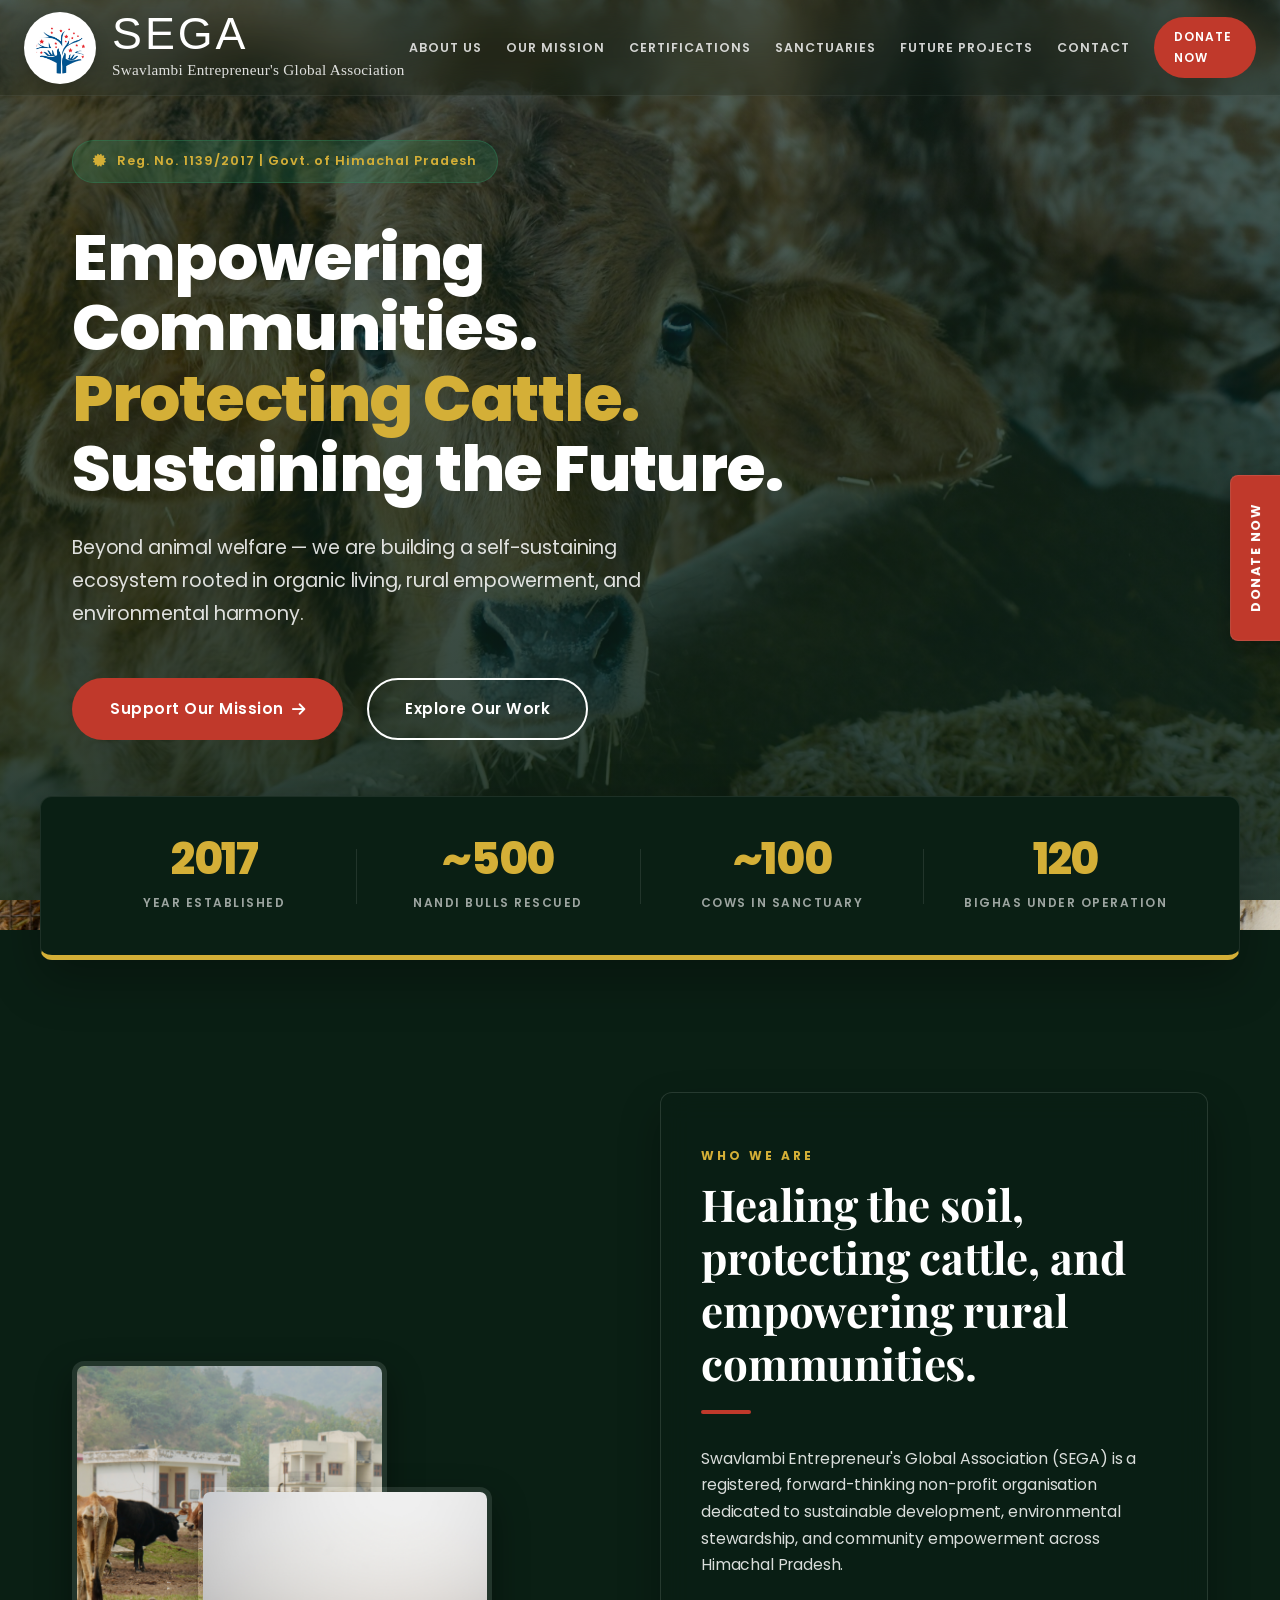
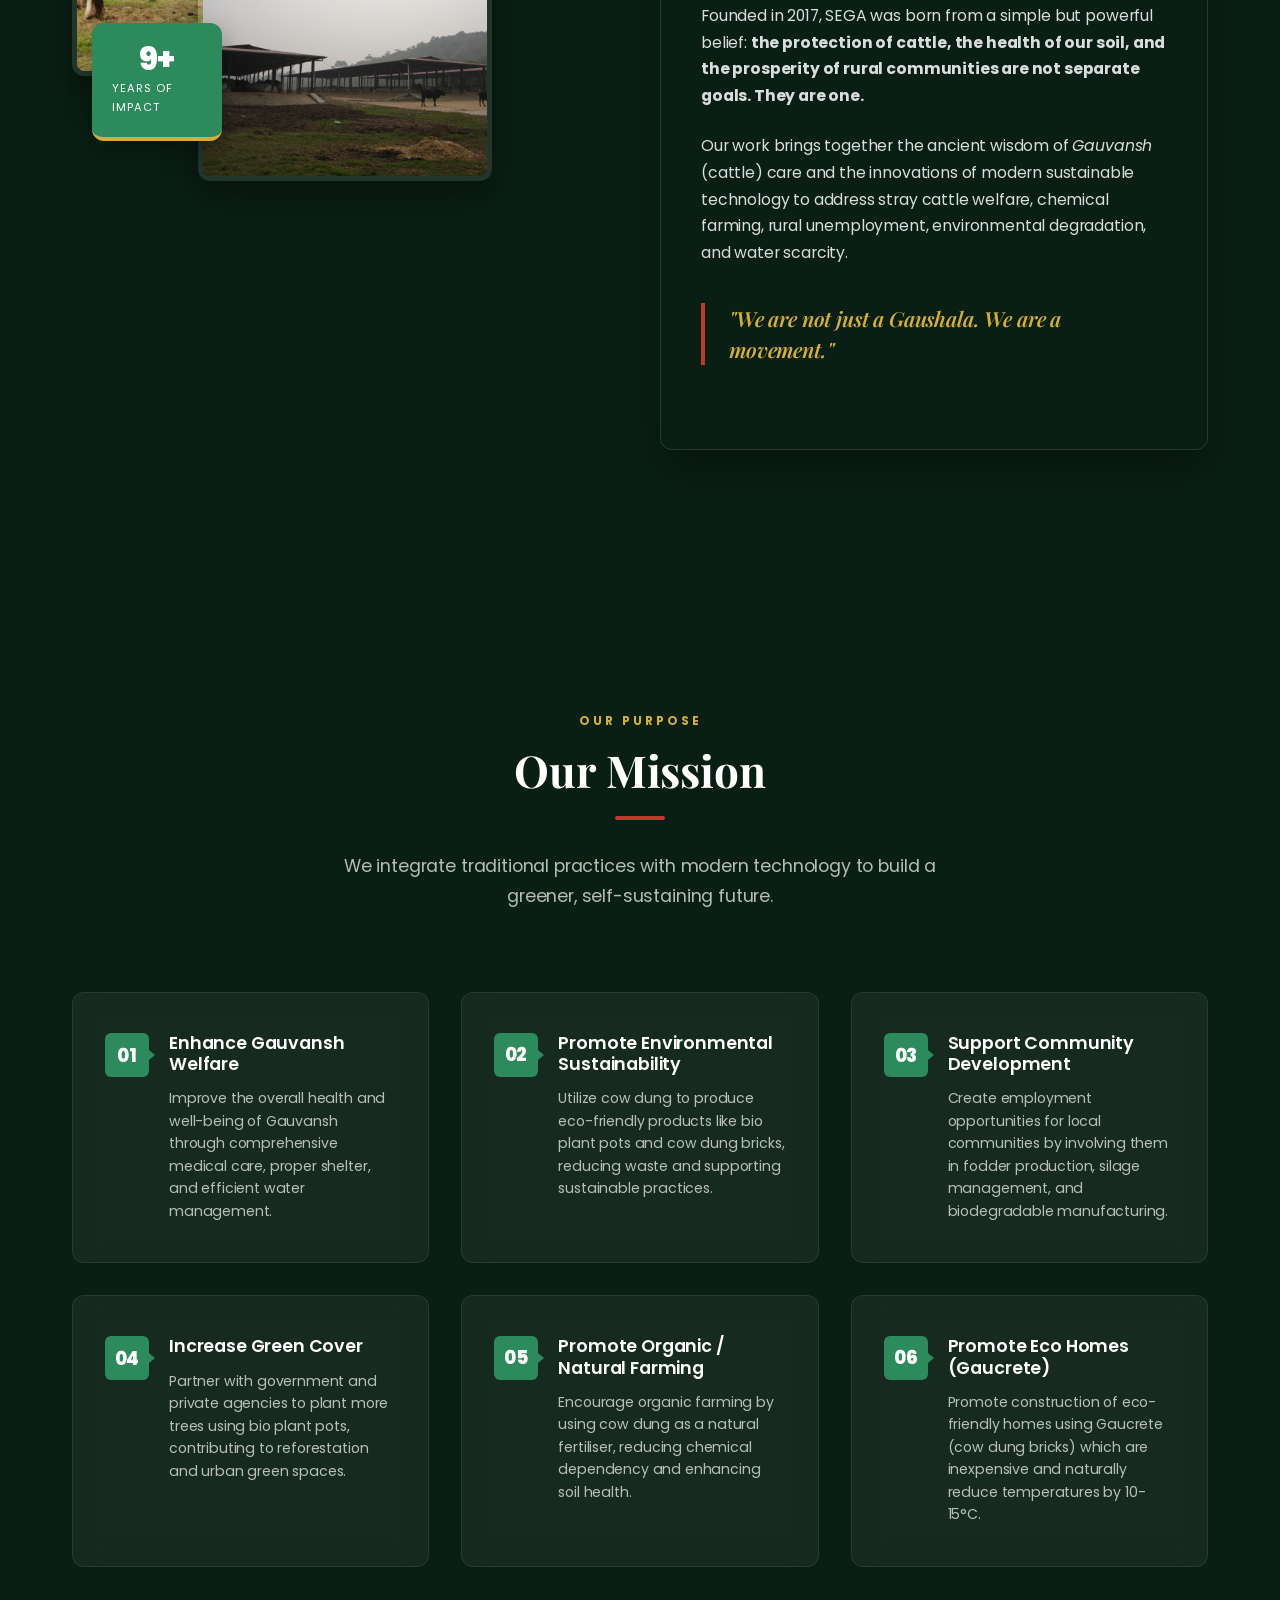
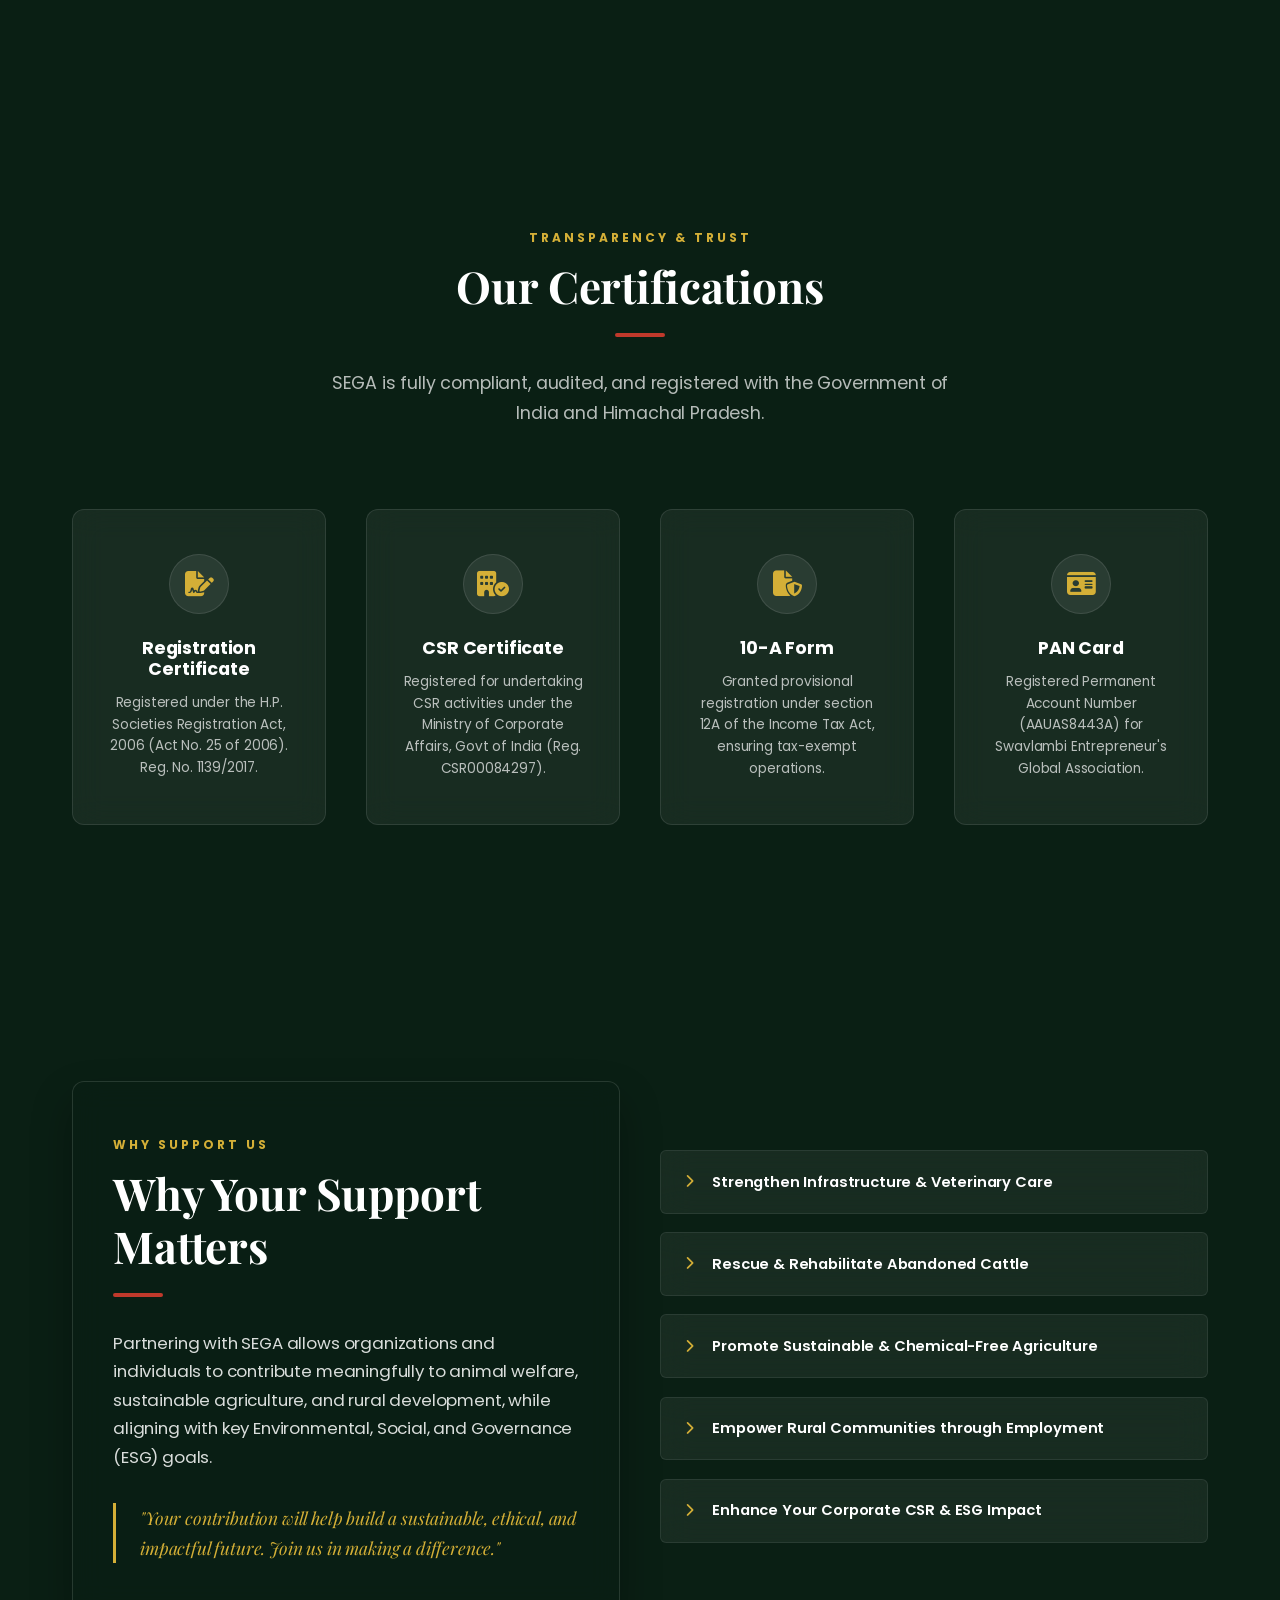
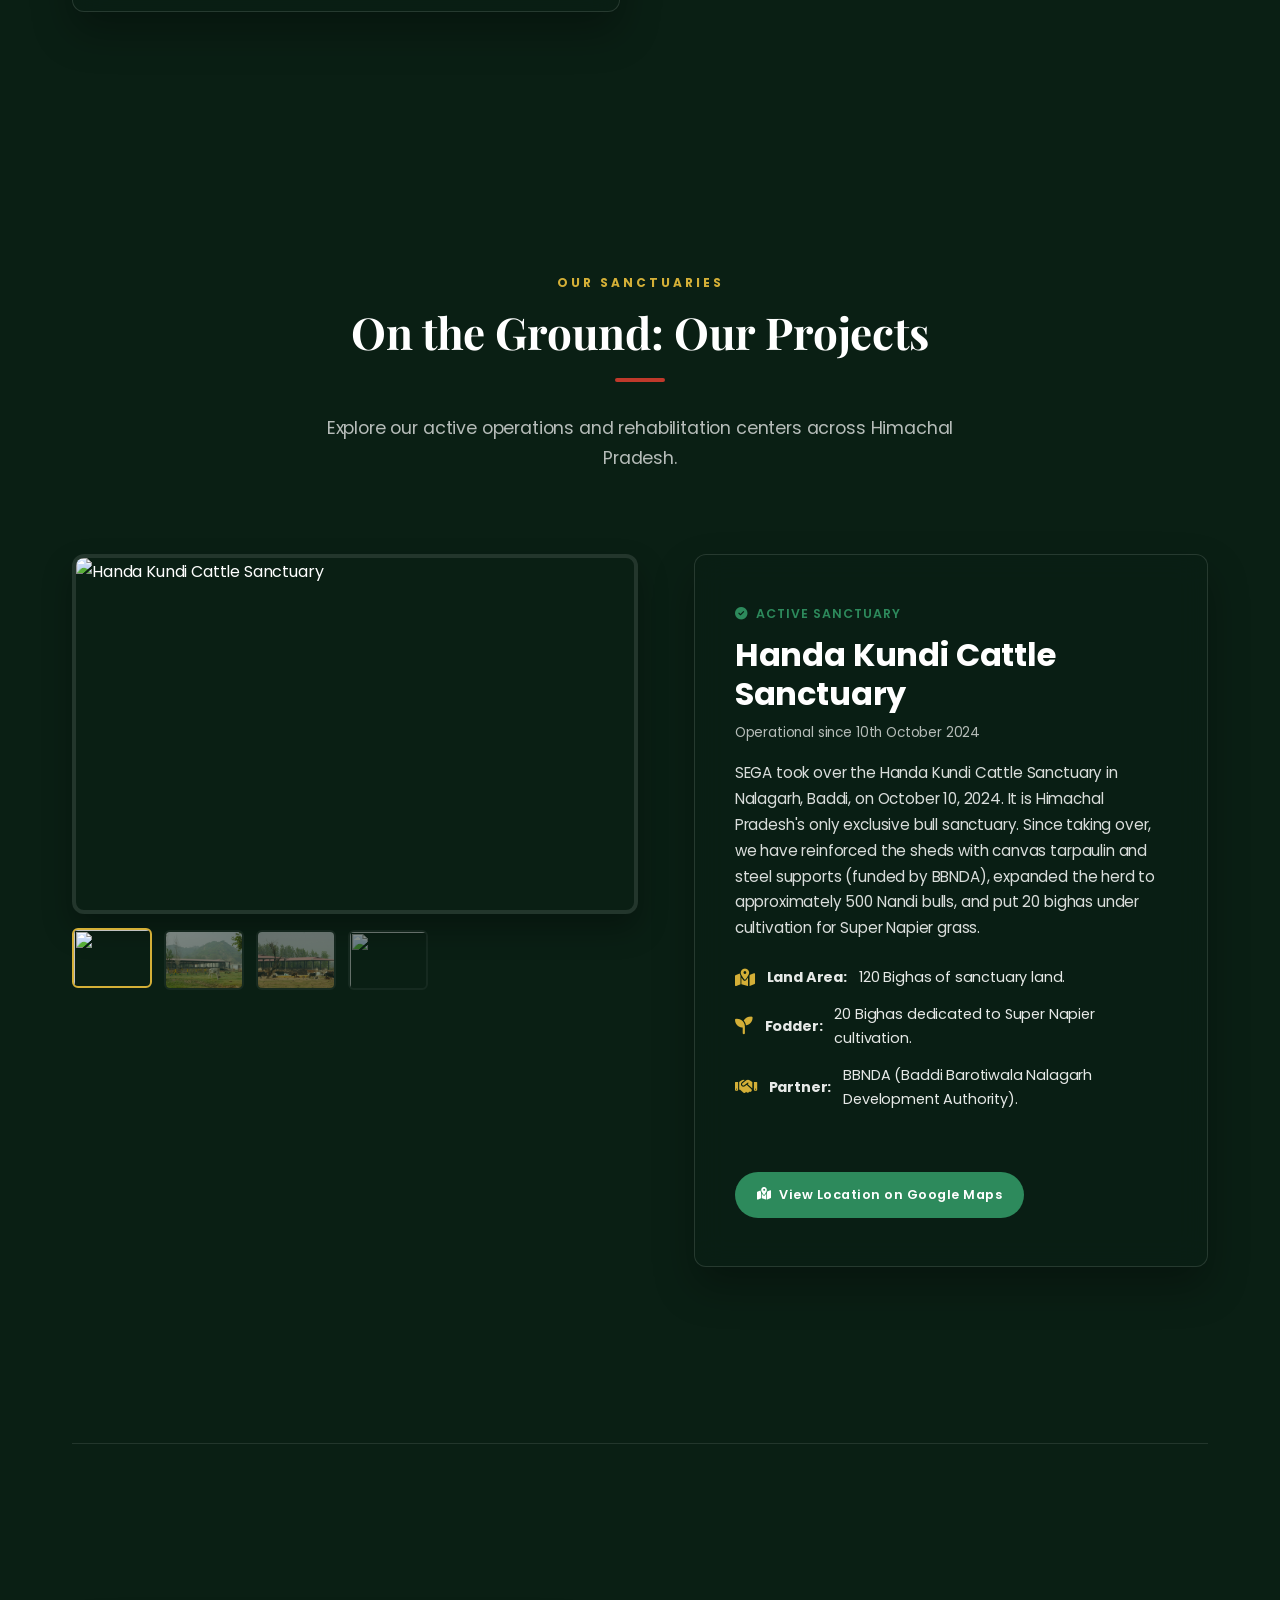
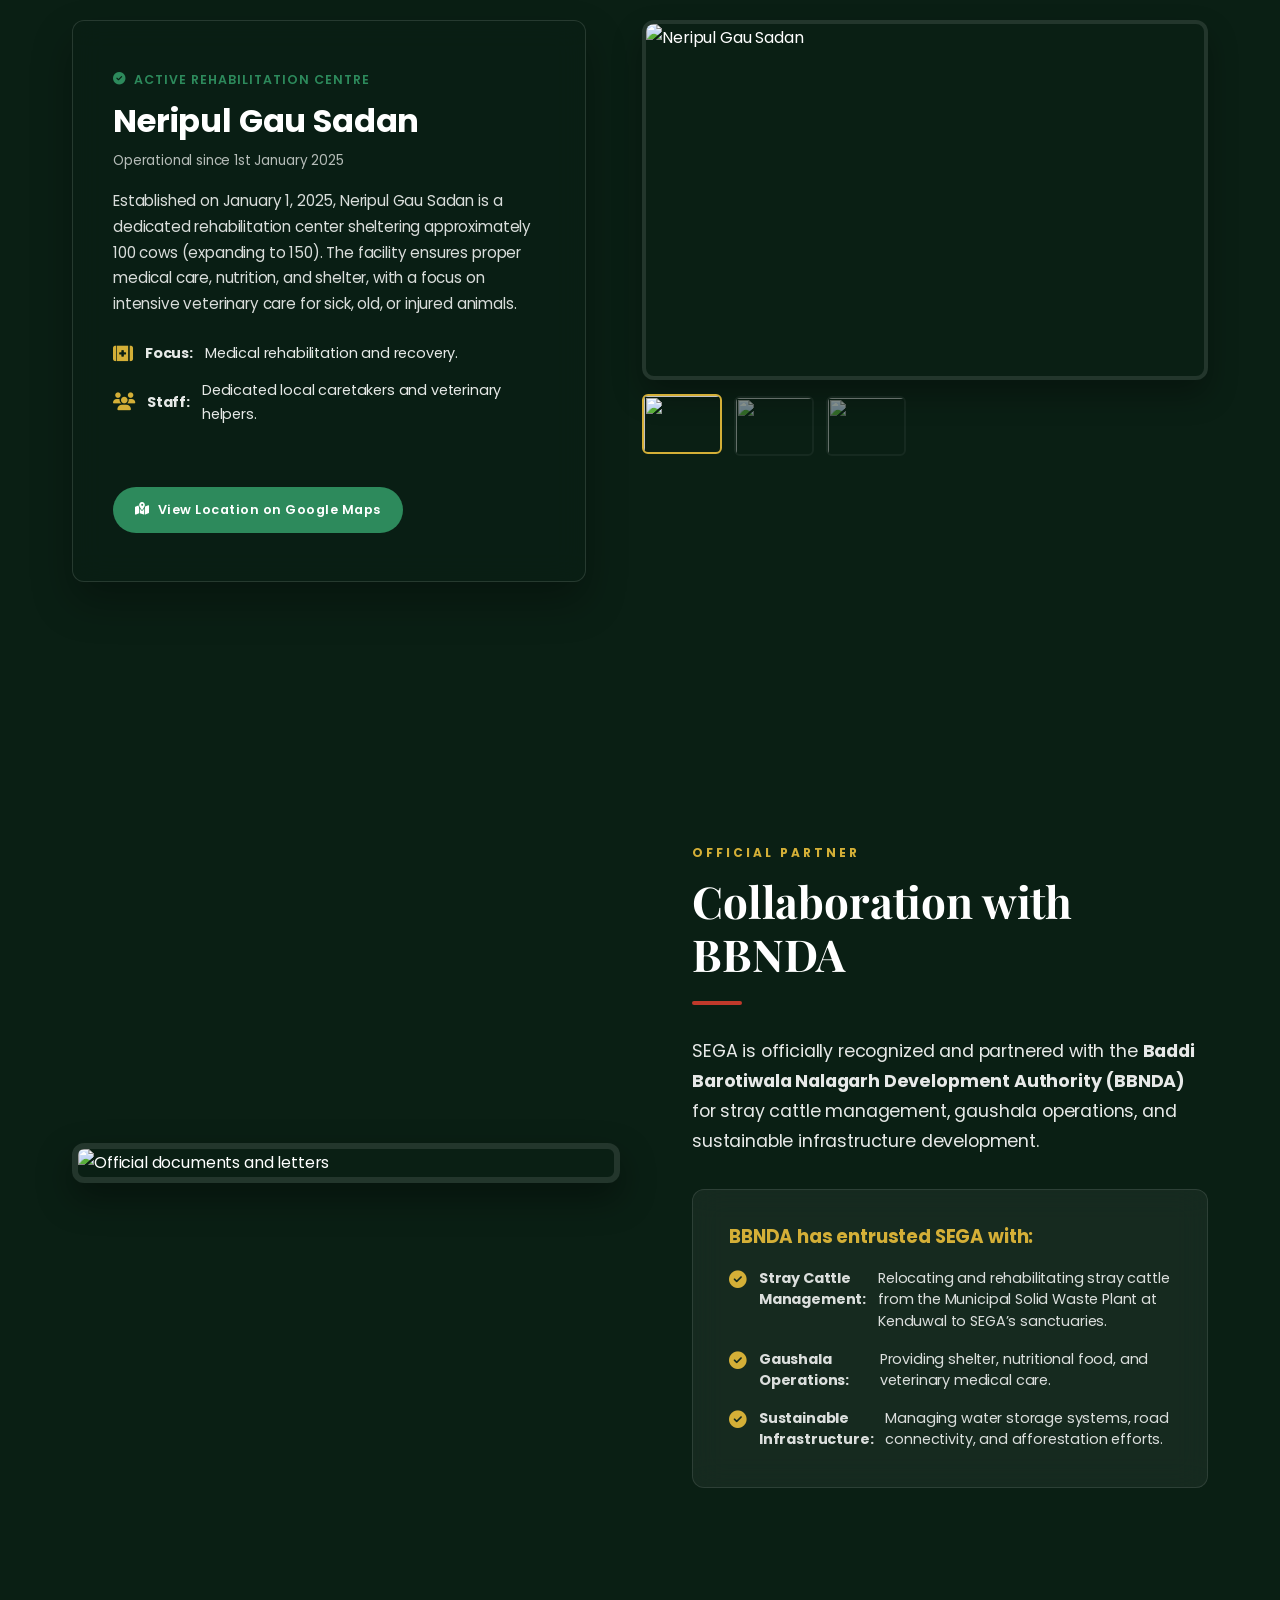
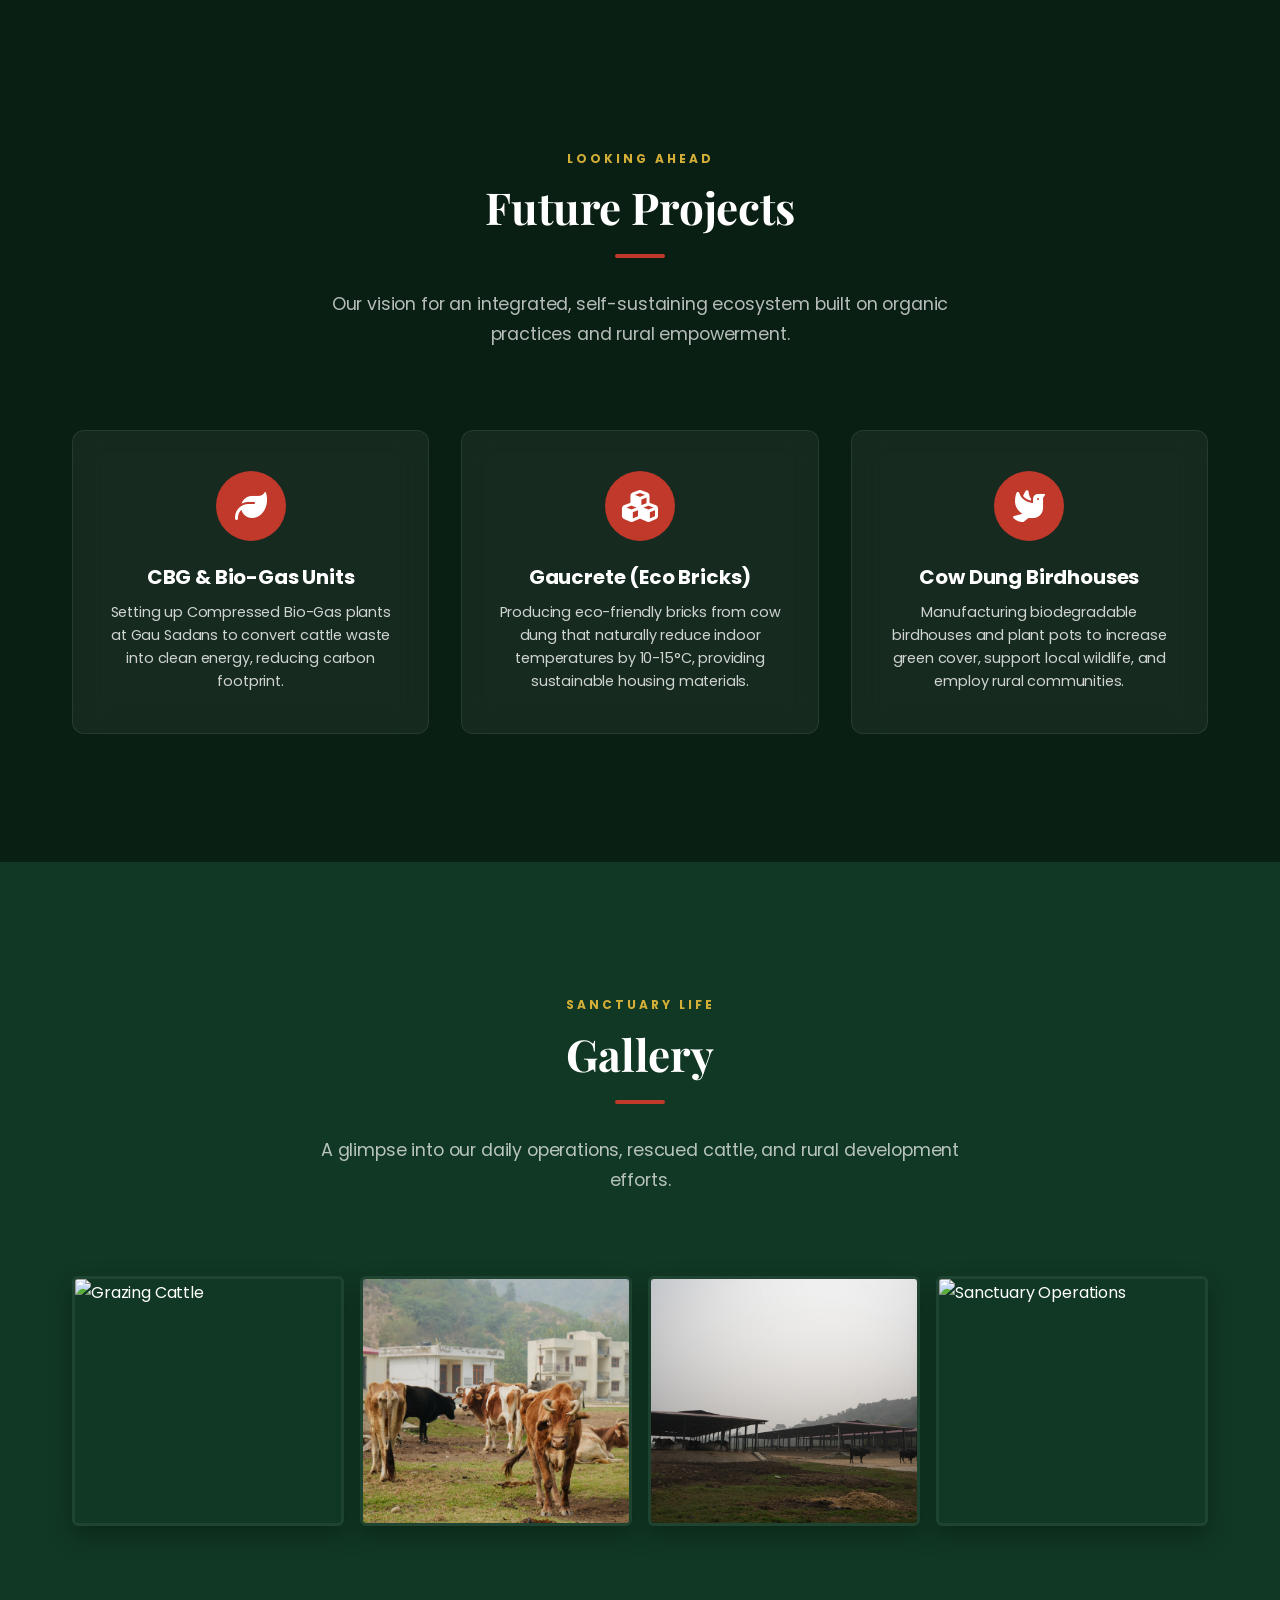
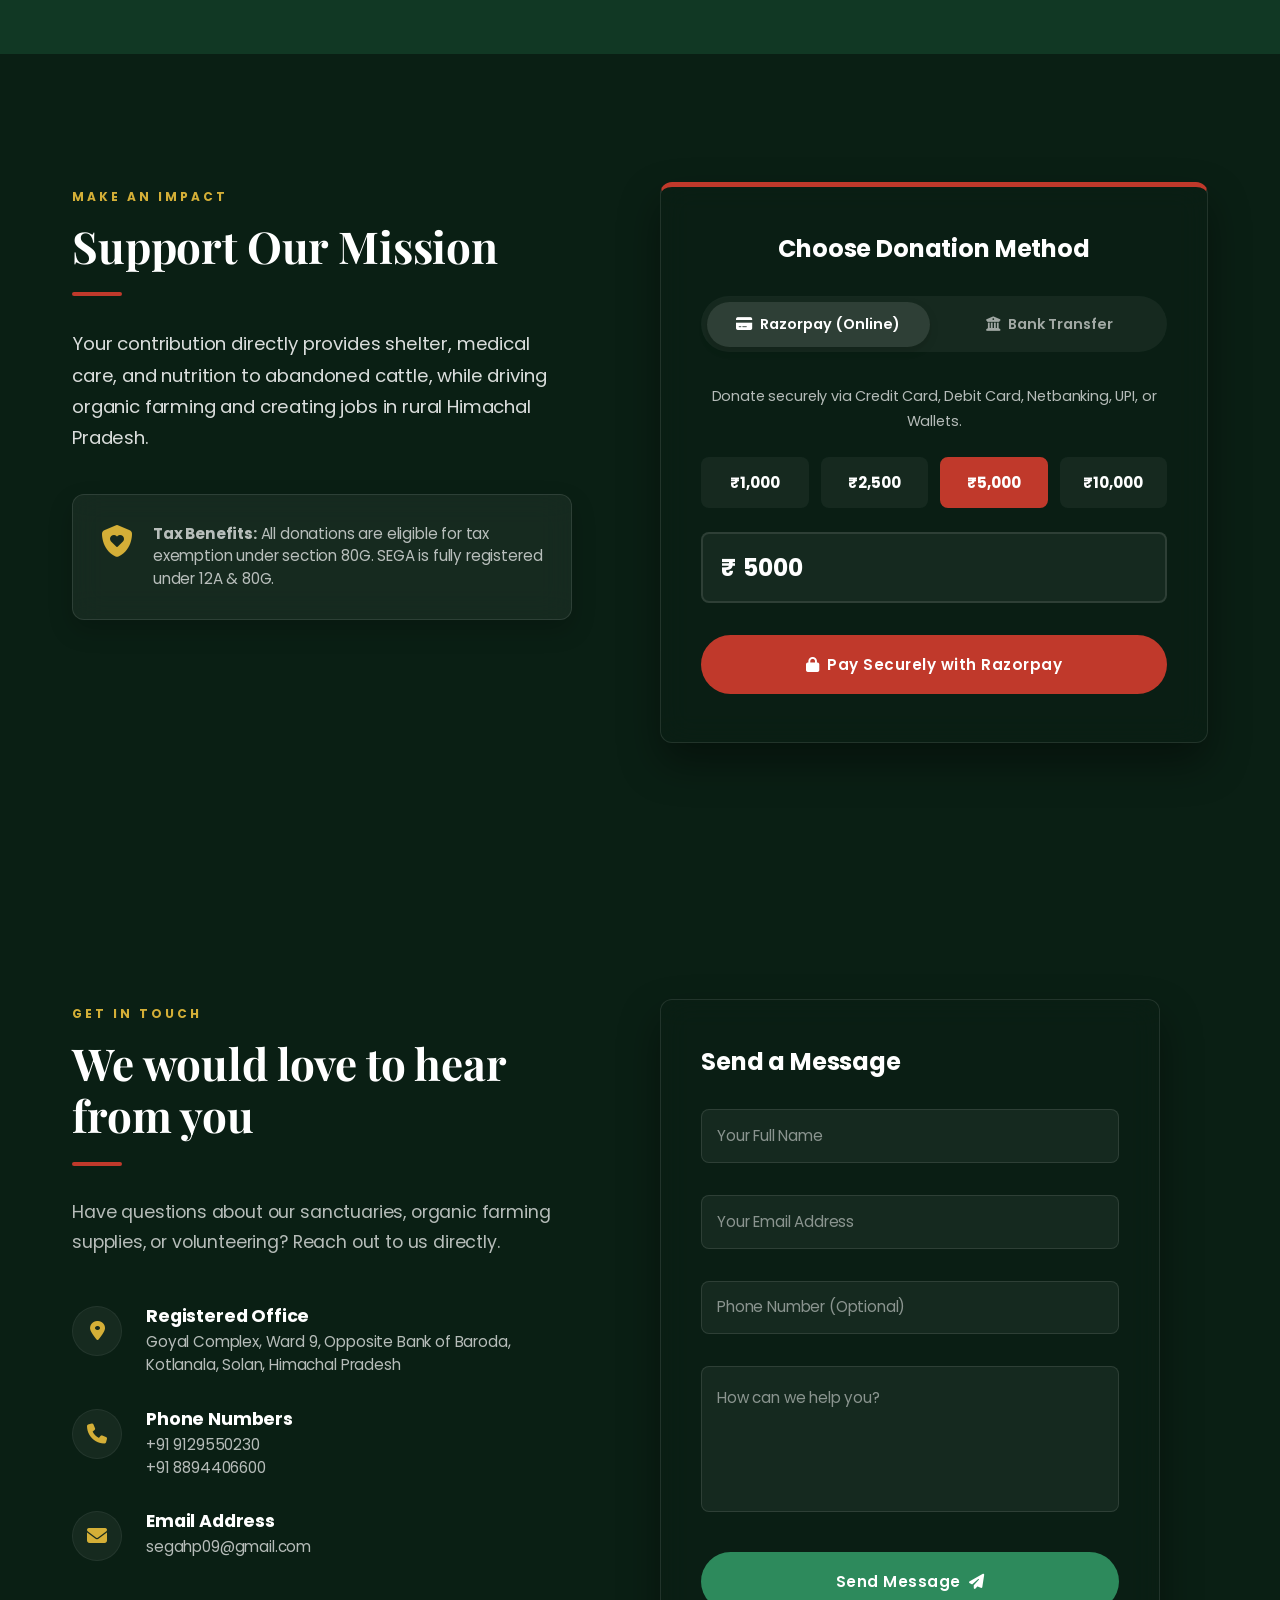
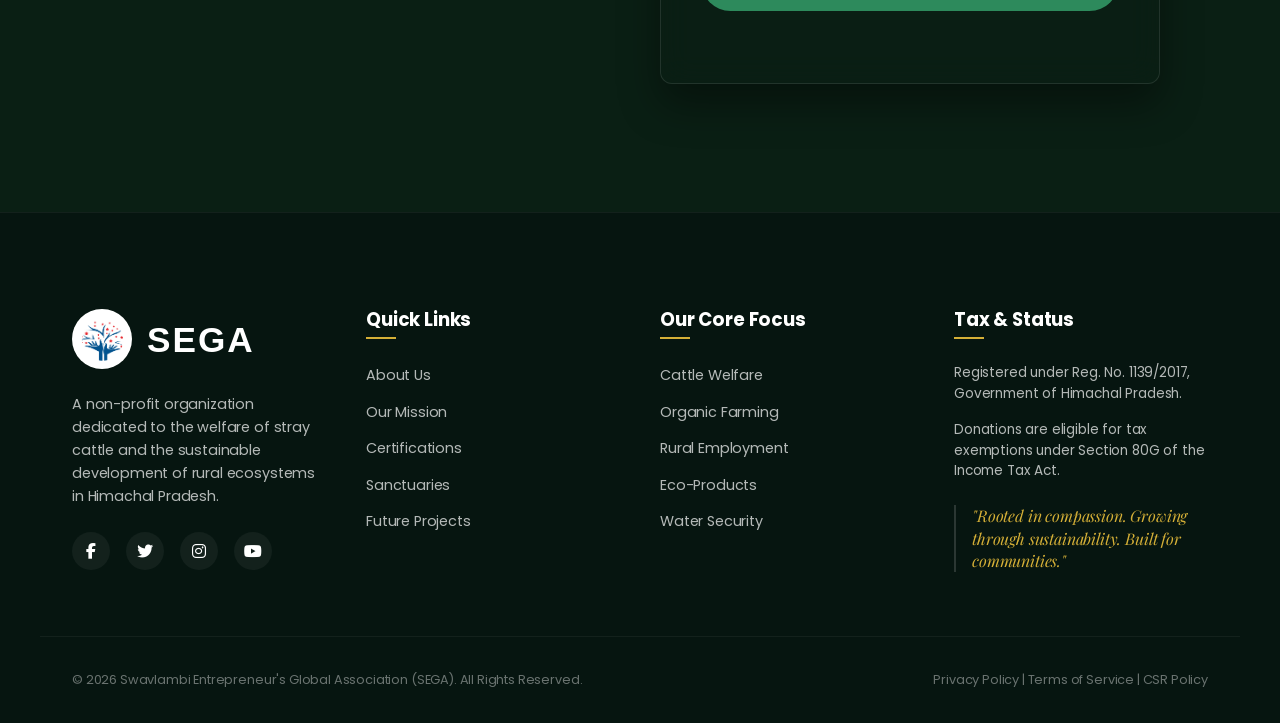
==== commit f22e14ed: "cmmit-3" ====
--- a/index.html
+++ b/index.html
@@ -1,4 +1,4 @@
-﻿<!DOCTYPE html>
+<!DOCTYPE html>
 <html lang="en">
 <head>
     <meta charset="UTF-8">
@@ -13,6 +13,8 @@
     <link rel="stylesheet" href="https://cdnjs.cloudflare.com/ajax/libs/font-awesome/6.4.0/css/all.min.css">
     <!-- Main Stylesheet -->
     <link rel="stylesheet" href="style.css">
+
+    
 </head>
 <body>
 
@@ -369,65 +371,37 @@
         </div>
     </section>
 
-    <!-- Project Scope & Funding Section (Styled after PDF Page 11) -->
-    <section id="funding" class="funding-section">
+    <!-- Future Projects Section -->
+    <section id="future" class="future-projects-section">
         <div class="container">
             <div class="section-header text-center">
-                <span class="section-pretitle">Project Scope</span>
-                <h2 class="section-title text-serif">Funding Requirements: Year 1</h2>
+                <span class="section-pretitle">Looking Ahead</span>
+                <h2 class="section-title text-serif">Future Projects</h2>
                 <div class="section-underline center"></div>
-                <p class="section-subtitle">Key development projects identified for strategic funding and corporate support to ensure long-term sustainability.</p>
-            </div>
-
-            <div class="table-responsive">
-                <table class="funding-table">
-                    <thead>
-                        <tr>
-                            <th>Project Component</th>
-                            <th>Purpose & Impact</th>
-                            <th class="text-right">Estimated Cost (₹)</th>
-                        </tr>
-                    </thead>
-                    <tbody>
-                        <tr>
-                            <td class="font-bold">Water Storage & Piping System</td>
-                            <td>
-                                <ul>
-                                    <li>Construction of a 2 lakh-liter water storage tank.</li>
-                                    <li>Installation of water piping to carry water uphill.</li>
-                                    <li>Ensuring sustainable water supply for cattle and afforestation.</li>
-                                </ul>
-                            </td>
-                            <td class="price-col text-right font-bold">₹25 Lakh</td>
-                        </tr>
-                        <tr>
-                            <td class="font-bold">Road Development to Hill Area</td>
-                            <td>
-                                <ul>
-                                    <li>Construction of an access road to transport fodder, veterinary aid, and staff.</li>
-                                    <li>Terrain stabilization to prevent monsoon erosion.</li>
-                                    <li>Improved accessibility for sustainable land and cattle management.</li>
-                                </ul>
-                            </td>
-                            <td class="price-col text-right font-bold">₹50 Lakh</td>
-                        </tr>
-                        <tr>
-                            <td class="font-bold">Annual Maintenance & Sustainability</td>
-                            <td>
-                                <ul>
-                                    <li>Upkeep of water storage and piping systems.</li>
-                                    <li>Road maintenance to withstand seasonal changes.</li>
-                                    <li>Afforestation efforts to develop green cover and improve soil health.</li>
-                                </ul>
-                            </td>
-                            <td class="price-col text-right font-bold">₹25 Lakh <span class="recurring-label">(Recurring)</span></td>
-                        </tr>
-                        <tr class="total-row">
-                            <td colspan="2" class="font-bold">Total CSR Funding Requirement (First Year)</td>
-                            <td class="price-col text-right font-bold">₹1 Crore</td>
-                        </tr>
-                    </tbody>
-                </table>
+                <p class="section-subtitle">Our vision for an integrated, self-sustaining ecosystem built on organic practices and rural empowerment.</p>
+            </div>
+
+            <div class="grid grid-3-col future-grid">
+                <!-- Project 1 -->
+                <div class="future-project-card">
+                    <div class="future-icon"><i class="fa-solid fa-leaf"></i></div>
+                    <h4>CBG & Bio-Gas Units</h4>
+                    <p>Setting up Compressed Bio-Gas plants at Gau Sadans to convert cattle waste into clean energy, reducing carbon footprint.</p>
+                </div>
+
+                <!-- Project 2 -->
+                <div class="future-project-card">
+                    <div class="future-icon"><i class="fa-solid fa-cubes"></i></div>
+                    <h4>Gaucrete (Eco Bricks)</h4>
+                    <p>Producing eco-friendly bricks from cow dung that naturally reduce indoor temperatures by 10-15°C, providing sustainable housing materials.</p>
+                </div>
+
+                <!-- Project 3 -->
+                <div class="future-project-card">
+                    <div class="future-icon"><i class="fa-solid fa-dove"></i></div>
+                    <h4>Cow Dung Birdhouses</h4>
+                    <p>Manufacturing biodegradable birdhouses and plant pots to increase green cover, support local wildlife, and employ rural communities.</p>
+                </div>
             </div>
         </div>
     </section>
@@ -618,9 +592,12 @@
     <!-- Footer -->
     <footer class="main-footer">
         <div class="container footer-top grid grid-4-col">
-            <div class="footer-col-about">
-                <img src="images/logo.png.png" alt="SEGA Logo" class="footer-logo">
-                <p class="footer-about-text">Swavlambi Entrepreneur's Global Association is dedicated to animal welfare, organic farming, and rural livelihoods in Himachal Pradesh.</p>
+                <div class="footer-col about-col">
+                    <div class="footer-logo-wrapper" style="display: flex; align-items: center; gap: 15px; margin-bottom: 1.5rem;">
+                        <img src="images/logo.png.png" alt="SEGA Logo" class="footer-logo" style="margin-bottom: 0;">
+                        <h2 style="color: white; font-family: 'Bebas Neue', sans-serif; letter-spacing: 2px; font-size: 2.2rem; margin: 0; line-height: 1;">SEGA</h2>
+                    </div>
+                    <p class="footer-about-text">A non-profit organization dedicated to the welfare of stray cattle and the sustainable development of rural ecosystems in Himachal Pradesh.</p>
                 <div class="footer-socials">
                     <a href="#" class="social-link" aria-label="Facebook"><i class="fa-brands fa-facebook-f"></i></a>
                     <a href="#" class="social-link" aria-label="Twitter"><i class="fa-brands fa-twitter"></i></a>
@@ -636,7 +613,7 @@
                     <li><a href="#mission">Our Mission</a></li>
                     <li><a href="#certifications">Certifications</a></li>
                     <li><a href="#projects">Sanctuaries</a></li>
-                    <li><a href="#funding">Funding Scope</a></li>
+                    <li><a href="#future">Future Projects</a></li>
                 </ul>
             </div>
 
@@ -673,6 +650,12 @@
         </div>
     </footer>
 
+    <!-- Lightbox Modal for Gallery -->
+    <div id="lightbox" class="lightbox-overlay" style="display: none;">
+        <button class="lightbox-close" id="lightboxClose">&times;</button>
+        <img id="lightboxImg" src="" alt="Enlarged gallery image">
+    </div>
+
     <!-- Razorpay Checkout Script -->
     <script src="https://checkout.razorpay.com/v1/checkout.js"></script>
     <!-- Custom Logic Script -->
--- a/style.css
+++ b/style.css
@@ -1,23 +1,24 @@
-﻿/* ==========================================================================
-   SEGA NGO WEBSITE - UPGRADED PREMIUM PARALLAX STYLESHEET
-   Refined Typography (Bebas Neue + Crimson Pro), Alternating Overlays, Floating Tab
+/* ==========================================================================
+   SEGA NGO WEBSITE - PREMIUM STYLESHEET v3
+   Clean, Elegant Design inspired by Rainforest Trust
    ========================================================================== */
 
 /* --- CSS Variables & Design System --- */
 :root {
-    --primary-green: #f5f8f7;       /* Deepest forest green */
-    --secondary-green: #e8f3f0;     /* Dark jungle green */
-    --accent-green: #1e5c3f;        /* Rich moss green */
-    --bright-green: #2d8a5c;        /* Active leaf green */
-    --accent-terracotta: #c0392b;   /* Brand Terracotta Red */
+    --primary-green: #0a1f14;
+    --secondary-green: #113824;
+    --accent-green: #1e5c3f;
+    --bright-green: #2d8a5c;
+    --accent-terracotta: #c0392b;
     --accent-terracotta-hover: #962d22;
-    --accent-gold: #d4af37;         /* Warm metallic gold for highlights */
-    --bg-cream: #ffffff;            
-    --text-dark: #1a3a30;           
-    --text-light: #ffffff;          
+    --accent-gold: #d4af37;
+    --bg-cream: #f9fbf9;
+    --text-dark: #1a2e23;
+    --text-light: #ffffff;
+    --text-muted: #6b7c72;
     --text-muted-light: rgba(255, 255, 255, 0.7);
     --white: #ffffff;
-    --glass-bg: rgba(10, 31, 20, 0.15);
+    --glass-bg: rgba(10, 31, 20, 0.65);
     --glass-border: rgba(255, 255, 255, 0.12);
     --glass-backdrop: blur(15px);
     --transition: all 0.4s cubic-bezier(0.165, 0.84, 0.44, 1);
@@ -39,7 +40,7 @@
 
 body {
     font-family: 'Poppins', sans-serif;
-    background-color: var(--primary-green); color: var(--text-dark);
+    background-color: var(--primary-green);
     color: var(--white);
     line-height: 1.7;
     overflow-x: hidden;
@@ -255,10 +256,10 @@
 
 .floating-donate-btn:hover {
     background-color: var(--accent-terracotta-hover);
-    padding-bottom: 1.1rem; /* Extends tab slightly on hover */
-}
-
-/* --- Header / Navigation (Uneven & Wrapping Fix) --- */
+    padding-bottom: 1.1rem;
+}
+
+/* --- Header / Navigation --- */
 .main-header {
     position: fixed;
     top: 0;
@@ -273,7 +274,7 @@
 }
 
 .main-header.scrolled {
-    background-color: var(--primary-green); color: var(--text-dark);
+    background-color: var(--primary-green);
     box-shadow: 0 10px 30px rgba(0, 0, 0, 0.25);
     padding: 0;
 }
@@ -295,16 +296,18 @@
 .logo-container {
     display: flex;
     align-items: center;
-    gap: 0.75rem;
+    gap: 1rem;
     flex-shrink: 0;
 }
 
-.logo-img { height: 65px;
+.logo-img {
+    height: 72px;
     width: auto;
     object-fit: contain;
     background-color: var(--white);
     border-radius: 50%;
-    padding: 2px;
+    padding: 3px;
+    box-shadow: 0 4px 15px rgba(0,0,0,0.2);
 }
 
 .logo-text {
@@ -312,15 +315,19 @@
     flex-direction: column;
 }
 
-.logo-title { font-size: 2.4rem; /* Premium bold caps */
+.logo-title {
+    font-family: 'Bebas Neue', sans-serif;
+    font-size: 2.8rem;
     color: var(--white);
     line-height: 0.95;
-    letter-spacing: 1.5px;
-}
-
-.logo-subtitle { font-size: 0.9rem; /* Elegant serif subtitle */
-    color: rgba(255, 255, 255, 0.8);
-    letter-spacing: 0.2px;
+    letter-spacing: 3px;
+}
+
+.logo-subtitle {
+    font-family: 'Crimson Pro', serif;
+    font-size: 0.95rem;
+    color: rgba(255, 255, 255, 0.85);
+    letter-spacing: 0.3px;
     margin-top: 2px;
     font-weight: 500;
     white-space: nowrap;
@@ -329,14 +336,14 @@
 .nav-menu {
     display: flex;
     align-items: center;
-    gap: 1rem; /* Tightened gap to prevent wrapping */
+    gap: 1rem;
 }
 
 .nav-link {
     font-family: 'Poppins', sans-serif;
     font-weight: 600;
-    font-size: 0.78rem; /* Compact size */
-    text-transform: uppercase; /* ALL CAPS navigation */
+    font-size: 0.78rem;
+    text-transform: uppercase;
     letter-spacing: 1px;
     color: rgba(255, 255, 255, 0.8);
     position: relative;
@@ -365,7 +372,7 @@
 
 .nav-btn {
     margin-left: 0.25rem;
-    padding: 0.5rem 1.15rem; /* Sleek button */
+    padding: 0.5rem 1.15rem;
     font-size: 0.75rem;
     text-transform: uppercase;
     letter-spacing: 1px;
@@ -393,7 +400,7 @@
     background-size: cover;
     background-position: center;
     background-repeat: no-repeat;
-    background-attachment: fixed; /* Parallax */
+    background-attachment: fixed;
     min-height: 100vh;
     display: flex;
     flex-direction: column;
@@ -461,13 +468,14 @@
 }
 
 .stats-container {
-    background-color: var(--white);
-    box-shadow: 0 20px 50px rgba(10, 31, 20, 0.15);
+    background-color: var(--primary-green);
+    box-shadow: 0 20px 50px rgba(0, 0, 0, 0.3);
     border-radius: var(--border-radius);
     padding: 2.5rem 2rem;
     display: flex;
     justify-content: space-around;
     align-items: center;
+    border: 1px solid rgba(255,255,255,0.08);
     border-bottom: 5px solid var(--accent-gold);
 }
 
@@ -481,7 +489,7 @@
     font-family: 'Poppins', sans-serif;
     font-size: 2.75rem;
     font-weight: 800;
-    color: var(--secondary-green);
+    color: var(--accent-gold);
     line-height: 1;
     margin-bottom: 0.4rem;
     letter-spacing: -0.03em;
@@ -491,76 +499,76 @@
     font-size: 0.75rem;
     text-transform: uppercase;
     letter-spacing: 1.5px;
-    color: var(--text-muted);
+    color: rgba(255, 255, 255, 0.6);
     font-weight: 600;
 }
 
 .stat-divider {
     width: 1px;
     height: 55px;
-    background-color: rgba(10, 31, 20, 0.08);
-}
-
-/* --- Section Parallax & Alternating Overlays (Forest Green, Terracotta Red, Transparent) --- */
+    background-color: rgba(255, 255, 255, 0.1);
+}
+
+/* --- Section Parallax & Alternating Overlays --- */
 .about-section,
 .mission-section,
 .certifications-section,
 .support-matters-section,
 .projects-section,
 .bbnda-collaboration-section,
-.funding-section,
+.future-projects-section,
 .donate-section,
 .contact-section {
     position: relative;
     background-size: cover;
     background-position: center;
     background-repeat: no-repeat;
-    background-attachment: fixed; /* Parallax */
+    background-attachment: fixed;
     padding: 8rem 0;
     color: var(--white);
 }
 
-/* 1. Transparent Photo Sections (Highly visible photos with glass panels) */
+/* Sections with heavy dark overlay for readability */
 .about-section {
-    background-image: linear-gradient(rgba(10, 31, 20, 0.1), rgba(10, 31, 20, 0.1)), url('images/DSC05399.jpg');
+    background-image: linear-gradient(rgba(10, 31, 20, 0.82), rgba(10, 31, 20, 0.88)), url('images/DSC05399.jpg');
     padding-top: 12rem;
 }
 
 .support-matters-section {
-    background-image: linear-gradient(rgba(10, 31, 20, 0.1), rgba(10, 31, 20, 0.1)), url('images/DSC05406.jpg');
+    background-image: linear-gradient(rgba(10, 31, 20, 0.82), rgba(10, 31, 20, 0.88)), url('images/IMG_3794.jpg');
 }
 
 .projects-section {
-    background-image: linear-gradient(rgba(10, 31, 20, 0.15), rgba(10, 31, 20, 0.15)), url('images/handakundi_4.jpg');
+    background-image: linear-gradient(rgba(10, 31, 20, 0.85), rgba(10, 31, 20, 0.9)), url('images/handakundi top.jpg');
 }
 
 .contact-section {
-    background-image: linear-gradient(rgba(10, 31, 20, 0.45), rgba(10, 31, 20, 0.45)), url('images/DSC05406.jpg');
-}
-
-/* 2. Terracotta Red Sections (Switched up with red brand gradients) */
+    background-image: linear-gradient(rgba(10, 31, 20, 0.85), rgba(10, 31, 20, 0.9)), url('images/IMG_3611.jpg');
+}
+
+/* Terracotta accent sections */
 .certifications-section {
-    background-image: linear-gradient(rgba(139, 0, 0, 0.25), rgba(10, 31, 20, 0.95)), url('images/IMG_3794.jpg');
+    background-image: linear-gradient(rgba(100, 15, 10, 0.85), rgba(10, 31, 20, 0.92)), url('images/IMG_3794.jpg');
 }
 
 .bbnda-collaboration-section {
-    background-image: linear-gradient(rgba(139, 0, 0, 0.3), rgba(10, 31, 20, 0.95)), url('images/handakundi_2.jpg');
+    background-image: linear-gradient(rgba(100, 15, 10, 0.85), rgba(10, 31, 20, 0.92)), url('images/handakundi_2.jpg');
 }
 
 .donate-section {
-    background-image: linear-gradient(rgba(139, 0, 0, 0.3), rgba(10, 31, 20, 0.95)), url('images/neripul_5.JPG');
-}
-
-/* 3. Forest Green Sections */
+    background-image: linear-gradient(rgba(100, 15, 10, 0.85), rgba(10, 31, 20, 0.92)), url('images/neripul_5.JPG');
+}
+
+/* Forest green sections */
 .mission-section {
-    background-image: linear-gradient(rgba(10, 31, 20, 0.3), rgba(10, 31, 20, 0.3)), url('images/gallery_1.jpg');
-}
-
-.funding-section {
-    background-image: linear-gradient(rgba(10, 31, 20, 0.3), rgba(10, 31, 20, 0.3)), url('images/handakundi_3.jpg');
-}
-
-/* --- Glass Panels for Transparent Sections --- */
+    background-image: linear-gradient(rgba(10, 31, 20, 0.88), rgba(10, 31, 20, 0.92)), url('images/gallery_1.jpg');
+}
+
+.future-projects-section {
+    background-image: linear-gradient(rgba(10, 31, 20, 0.88), rgba(10, 31, 20, 0.92)), url('images/DSC05406.jpg');
+}
+
+/* --- Glass Panels --- */
 .glass-panel {
     background: var(--glass-bg);
     border: 1px solid var(--glass-border);
@@ -627,6 +635,19 @@
     width: 130px;
     border-bottom: 4px solid var(--accent-gold);
     z-index: 3;
+}
+
+.badge-num {
+    font-size: 2rem;
+    font-weight: 800;
+    line-height: 1;
+}
+
+.badge-text {
+    font-size: 0.7rem;
+    text-transform: uppercase;
+    letter-spacing: 1px;
+    margin-top: 0.25rem;
 }
 
 .about-paragraph {
@@ -647,15 +668,15 @@
     line-height: 1.5;
 }
 
-/* --- Our Mission Section (Glassmorphic Cards) --- */
+/* --- Our Mission Section --- */
 .mission-grid {
     margin-top: 4rem;
     gap: 2rem;
 }
 
 .mission-card {
-    background: var(--glass-bg);
-    border: 1px solid var(--glass-border);
+    background: rgba(255, 255, 255, 0.05);
+    border: 1px solid rgba(255, 255, 255, 0.08);
     backdrop-filter: var(--glass-backdrop);
     -webkit-backdrop-filter: var(--glass-backdrop);
     padding: 2.5rem 2rem;
@@ -669,8 +690,8 @@
 
 .mission-card:hover {
     transform: translateY(-6px);
-    background: rgba(10, 31, 20, 0.2);
-    border-color: rgba(255, 255, 255, 0.25);
+    background: rgba(255, 255, 255, 0.1);
+    border-color: rgba(255, 255, 255, 0.2);
     box-shadow: 0 15px 30px rgba(0,0,0,0.3);
 }
 
@@ -714,14 +735,14 @@
     line-height: 1.6;
 }
 
-/* --- Certifications Section (Glassmorphic Cards) --- */
+/* --- Certifications Section --- */
 .cert-grid {
     margin-top: 4rem;
 }
 
 .cert-card {
-    background: var(--glass-bg);
-    border: 1px solid var(--glass-border);
+    background: rgba(255, 255, 255, 0.06);
+    border: 1px solid rgba(255, 255, 255, 0.1);
     backdrop-filter: var(--glass-backdrop);
     -webkit-backdrop-filter: var(--glass-backdrop);
     padding: 2.75rem 2rem;
@@ -733,7 +754,7 @@
 
 .cert-card:hover {
     transform: translateY(-6px);
-    background: rgba(10, 31, 20, 0.25);
+    background: rgba(255, 255, 255, 0.12);
     border-color: rgba(255, 255, 255, 0.25);
     box-shadow: 0 15px 30px rgba(0,0,0,0.3);
 }
@@ -778,6 +799,19 @@
     margin-top: 2rem;
 }
 
+.support-description {
+    font-size: 1.05rem;
+    color: rgba(255,255,255,0.85);
+    margin-bottom: 1.5rem;
+}
+
+.highlight-quote {
+    font-family: 'Playfair Display', serif;
+    font-style: italic;
+    font-size: 1.1rem;
+    color: var(--accent-gold);
+}
+
 .support-points-col {
     display: flex;
     flex-direction: column;
@@ -785,8 +819,8 @@
 }
 
 .support-point-block {
-    background: var(--glass-bg);
-    border: 1px solid var(--glass-border);
+    background: rgba(255, 255, 255, 0.06);
+    border: 1px solid rgba(255, 255, 255, 0.08);
     backdrop-filter: var(--glass-backdrop);
     padding: 1.15rem 1.5rem;
     border-radius: var(--border-radius-sm);
@@ -814,7 +848,7 @@
     color: var(--white);
 }
 
-/* --- Our Projects Section (Reverted side-by-side thumbnail layout) --- */
+/* --- Our Projects Section --- */
 .projects-container {
     display: flex;
     flex-direction: column;
@@ -848,6 +882,7 @@
     height: 360px;
     box-shadow: 0 15px 30px rgba(0,0,0,0.3);
     border: 4px solid rgba(255, 255, 255, 0.1);
+    cursor: pointer;
 }
 
 .main-project-img-wrapper img {
@@ -893,6 +928,30 @@
     margin-bottom: 0.5rem;
 }
 
+.project-status-tag {
+    display: inline-flex;
+    align-items: center;
+    gap: 0.5rem;
+    font-size: 0.78rem;
+    font-weight: 600;
+    text-transform: uppercase;
+    letter-spacing: 1px;
+    color: var(--bright-green);
+    margin-bottom: 0.75rem;
+}
+
+.project-meta-info {
+    font-size: 0.85rem;
+    color: var(--text-muted-light);
+    margin-bottom: 1rem;
+}
+
+.project-text-desc {
+    font-size: 0.95rem;
+    color: rgba(255,255,255,0.85);
+    line-height: 1.7;
+}
+
 .project-spec-list {
     list-style: none;
     margin: 1.5rem 0;
@@ -941,8 +1000,8 @@
 }
 
 .bbnda-mandate-box {
-    background: var(--glass-bg);
-    border: 1px solid var(--glass-border);
+    background: rgba(255, 255, 255, 0.05);
+    border: 1px solid rgba(255, 255, 255, 0.1);
     backdrop-filter: var(--glass-backdrop);
     padding: 2.25rem;
     border-radius: var(--border-radius);
@@ -978,97 +1037,69 @@
     font-size: 1.1rem;
 }
 
-/* --- Funding Section (Scope Table) --- */
-.table-responsive {
-    width: 100%;
-    overflow-x: auto;
-    margin-top: 3.5rem;
-    background: var(--glass-bg);
-    border: 1px solid var(--glass-border);
+/* --- Future Projects Section --- */
+.future-projects-section {
+    padding: 8rem 0;
+}
+
+.future-grid {
+    margin-top: 4rem;
+    gap: 2rem;
+}
+
+.future-project-card {
+    background: rgba(255, 255, 255, 0.05);
+    border: 1px solid rgba(255, 255, 255, 0.08);
     backdrop-filter: var(--glass-backdrop);
+    -webkit-backdrop-filter: var(--glass-backdrop);
+    padding: 2.5rem 2rem;
     border-radius: var(--border-radius);
-}
-
-.funding-table {
-    width: 100%;
-    border-collapse: collapse;
-    text-align: left;
-    font-size: 0.95rem;
-}
-
-.funding-table th {
-    background-color: rgba(10, 31, 20, 0.2);
-    color: var(--white);
-    padding: 1.25rem 2rem;
-    font-family: 'Poppins', sans-serif;
-    font-weight: 600;
-    font-size: 1rem;
-    border-bottom: 2px solid rgba(255, 255, 255, 0.1);
-}
-
-.funding-table td {
-    padding: 1.75rem 2rem;
-    border-bottom: 1px solid rgba(255, 255, 255, 0.08);
-    vertical-align: top;
-    color: rgba(255, 255, 255, 0.9);
-}
-
-.funding-table td ul {
-    list-style: none;
-}
-
-.funding-table td ul li {
-    margin-bottom: 0.5rem;
-    position: relative;
-    padding-left: 1.25rem;
-    font-size: 0.88rem;
-    color: var(--text-muted-light);
-}
-
-.funding-table td ul li::before {
-    content: '•';
-    color: var(--accent-gold);
-    position: absolute;
-    left: 0;
-    font-size: 1.2rem;
-    top: -2px;
-}
-
-.price-col {
-    font-size: 1.15rem;
-    color: var(--accent-gold);
-    white-space: nowrap;
-}
-
-.recurring-label {
-    display: block;
-    font-size: 0.75rem;
-    color: var(--accent-gold);
-    font-weight: 500;
-    margin-top: 0.25rem;
-    opacity: 0.8;
-}
-
-.total-row {
-    background-color: rgba(255, 255, 255, 0.04);
-}
-
-.total-row td {
-    font-size: 1.1rem;
-    color: var(--white);
-    border-bottom: none;
-    padding: 2rem;
-}
-
-.total-row .price-col {
-    font-size: 1.35rem;
-    color: var(--accent-gold);
+    text-align: center;
+    transition: var(--transition);
+    height: 100%;
+}
+
+.future-project-card:hover {
+    transform: translateY(-8px);
+    background: rgba(255, 255, 255, 0.1);
+    border-color: rgba(255, 255, 255, 0.25);
+    box-shadow: 0 20px 40px rgba(0,0,0,0.3);
+}
+
+.future-icon {
+    width: 70px;
+    height: 70px;
+    background-color: var(--accent-terracotta);
+    color: var(--white);
+    border-radius: 50%;
+    display: flex;
+    align-items: center;
+    justify-content: center;
+    margin: 0 auto 1.5rem;
+    font-size: 2rem;
+    transition: var(--transition);
+}
+
+.future-project-card:hover .future-icon {
+    transform: scale(1.1);
+}
+
+.future-project-card h4 {
+    font-size: 1.25rem;
+    color: var(--white);
+    margin-bottom: 0.75rem;
+}
+
+.future-project-card p {
+    font-size: 0.9rem;
+    color: rgba(255, 255, 255, 0.8);
+    line-height: 1.6;
 }
 
 /* --- General Photo Gallery Section --- */
 .general-gallery-section {
     padding: 8rem 0;
-    background-color: var(--primary-green); color: var(--text-dark);
+    background-color: var(--secondary-green);
 }
 
 .gallery-masonry-grid {
@@ -1084,6 +1115,8 @@
     box-shadow: 0 10px 25px rgba(0,0,0,0.3);
     height: 250px;
     border: 3px solid rgba(255,255,255,0.06);
+    cursor: pointer;
+    position: relative;
 }
 
 .gallery-photo-card img {
@@ -1097,6 +1130,80 @@
     transform: scale(1.05);
 }
 
+.gallery-photo-card::after {
+    content: '\f065';
+    font-family: 'Font Awesome 6 Free';
+    font-weight: 900;
+    position: absolute;
+    top: 50%;
+    left: 50%;
+    transform: translate(-50%, -50%) scale(0);
+    color: white;
+    font-size: 1.5rem;
+    background: rgba(0,0,0,0.5);
+    width: 50px;
+    height: 50px;
+    border-radius: 50%;
+    display: flex;
+    align-items: center;
+    justify-content: center;
+    transition: var(--transition);
+    opacity: 0;
+}
+
+.gallery-photo-card:hover::after {
+    transform: translate(-50%, -50%) scale(1);
+    opacity: 1;
+}
+
+/* --- Lightbox --- */
+.lightbox-overlay {
+    position: fixed;
+    top: 0;
+    left: 0;
+    width: 100%;
+    height: 100%;
+    background: rgba(0, 0, 0, 0.92);
+    z-index: 10000;
+    display: flex;
+    align-items: center;
+    justify-content: center;
+    animation: fadeIn 0.3s ease;
+    cursor: pointer;
+}
+
+.lightbox-overlay img {
+    max-width: 90vw;
+    max-height: 90vh;
+    object-fit: contain;
+    border-radius: 8px;
+    box-shadow: 0 20px 60px rgba(0,0,0,0.5);
+    cursor: default;
+}
+
+.lightbox-close {
+    position: absolute;
+    top: 2rem;
+    right: 2rem;
+    color: white;
+    font-size: 2rem;
+    cursor: pointer;
+    background: rgba(255,255,255,0.1);
+    border: none;
+    width: 50px;
+    height: 50px;
+    border-radius: 50%;
+    display: flex;
+    align-items: center;
+    justify-content: center;
+    transition: var(--transition);
+}
+
+.lightbox-close:hover {
+    background: rgba(255,255,255,0.2);
+    transform: scale(1.1);
+}
+
 /* --- Donate Section --- */
 .donate-info {
     padding-right: 3rem;
@@ -1109,8 +1216,8 @@
 }
 
 .tax-benefit-box {
-    background: var(--glass-bg);
-    border: 1px solid var(--glass-border);
+    background: rgba(255, 255, 255, 0.05);
+    border: 1px solid rgba(255, 255, 255, 0.1);
     backdrop-filter: var(--glass-backdrop);
     padding: 1.75rem;
     border-radius: var(--border-radius);
@@ -1134,8 +1241,8 @@
 
 /* Donation Card & Methods */
 .donate-card {
-    background: rgba(10, 31, 20, 0.2);
-    border: 1px solid var(--glass-border);
+    background: rgba(10, 31, 20, 0.5);
+    border: 1px solid rgba(255, 255, 255, 0.1);
     backdrop-filter: var(--glass-backdrop);
     padding: 3rem 2.5rem;
     border-radius: var(--border-radius);
@@ -1366,8 +1473,8 @@
 
 /* Contact Form */
 .contact-form {
-    background: rgba(10, 31, 20, 0.2);
-    border: 1px solid var(--glass-border);
+    background: rgba(10, 31, 20, 0.5);
+    border: 1px solid rgba(255, 255, 255, 0.1);
     backdrop-filter: var(--glass-backdrop);
     padding: 3rem 2.5rem;
     border-radius: var(--border-radius);
@@ -1434,7 +1541,7 @@
     font-size: 0.8rem;
     font-weight: 600;
     color: var(--accent-gold);
-    background-color: #0c2b1c;
+    background-color: var(--primary-green);
     padding: 0 0.5rem;
 }
 
@@ -1455,7 +1562,7 @@
 
 /* --- Footer --- */
 .main-footer {
-    background-color: var(--primary-green);
+    background-color: #061510;
     color: rgba(255, 255, 255, 0.7);
     padding: 6rem 0 2rem;
     border-top: 1px solid rgba(255, 255, 255, 0.05);
@@ -1616,7 +1723,6 @@
     }
     
     .about-text-container {
-        padding-left: 0;
         margin-top: 3rem;
     }
     
@@ -1629,20 +1735,8 @@
         grid-column: 1;
     }
     
-    .about-section,
-    .mission-section,
-    .certifications-section,
-    .support-matters-section,
-    .projects-section,
-    .bbnda-collaboration-section,
-    .funding-section,
-    .donate-section,
-    .contact-section {
-        background-attachment: scroll; /* Disable parallax on mobile */
-    }
-    
     .floating-donate-btn {
-        display: none; /* Hide floating button on mobile */
+        display: none;
     }
 }
 
@@ -1676,7 +1770,7 @@
         width: 80%;
         max-width: 300px;
         height: 100vh;
-        background-color: var(--primary-green); color: var(--text-dark);
+        background-color: var(--primary-green);
         flex-direction: column;
         justify-content: center;
         align-items: center;
@@ -1731,6 +1825,33 @@
         flex-direction: column;
         text-align: center;
     }
+    
+    .logo-title {
+        font-size: 2.2rem;
+    }
+    
+    .logo-subtitle {
+        font-size: 0.75rem;
+        white-space: normal;
+    }
+    
+    .logo-img {
+        height: 55px;
+    }
+    
+    /* Mobile background photo sizing */
+    .about-section,
+    .mission-section,
+    .certifications-section,
+    .support-matters-section,
+    .projects-section,
+    .bbnda-collaboration-section,
+    .future-projects-section,
+    .donate-section,
+    .contact-section {
+        background-size: cover;
+        background-position: center center;
+    }
 }
 
 @media (max-width: 576px) {
@@ -1754,17 +1875,8 @@
     .donate-card {
         padding: 2rem 1.5rem;
     }
-}
-
-/* Future Projects Section */
-.future-projects-section { padding: 8rem 0; background-color: var(--primary-green); }
-.future-grid { margin-top: 4rem; gap: 2rem; }
-.future-project-card { background: var(--glass-bg); border: 1px solid var(--glass-border); backdrop-filter: var(--glass-backdrop); padding: 2.5rem 2rem; border-radius: var(--border-radius); text-align: center; transition: var(--transition); height: 100%; }
-.future-project-card:hover { transform: translateY(-8px); background: rgba(255, 255, 255, 0.1); border-color: rgba(255, 255, 255, 0.3); box-shadow: 0 20px 40px rgba(0,0,0,0.2); }
-.future-icon { width: 70px; height: 70px; background-color: var(--accent-terracotta); color: var(--white); border-radius: 50%; display: flex; align-items: center; justify-content: center; margin: 0 auto 1.5rem; font-size: 2rem; transition: var(--transition); }
-.future-project-card:hover .future-icon { transform: scale(1.1); }
-.future-project-card h4 { font-size: 1.25rem; color: var(--white); margin-bottom: 0.75rem; }
-.future-project-card p { font-size: 0.9rem; color: rgba(255, 255, 255, 0.8); line-height: 1.6; }
-
-.lightbox { animation: fadeIn 0.3s ease; }
-.gallery-photo-card { cursor: pointer; }
+    
+    .section-title {
+        font-size: 2rem;
+    }
+}
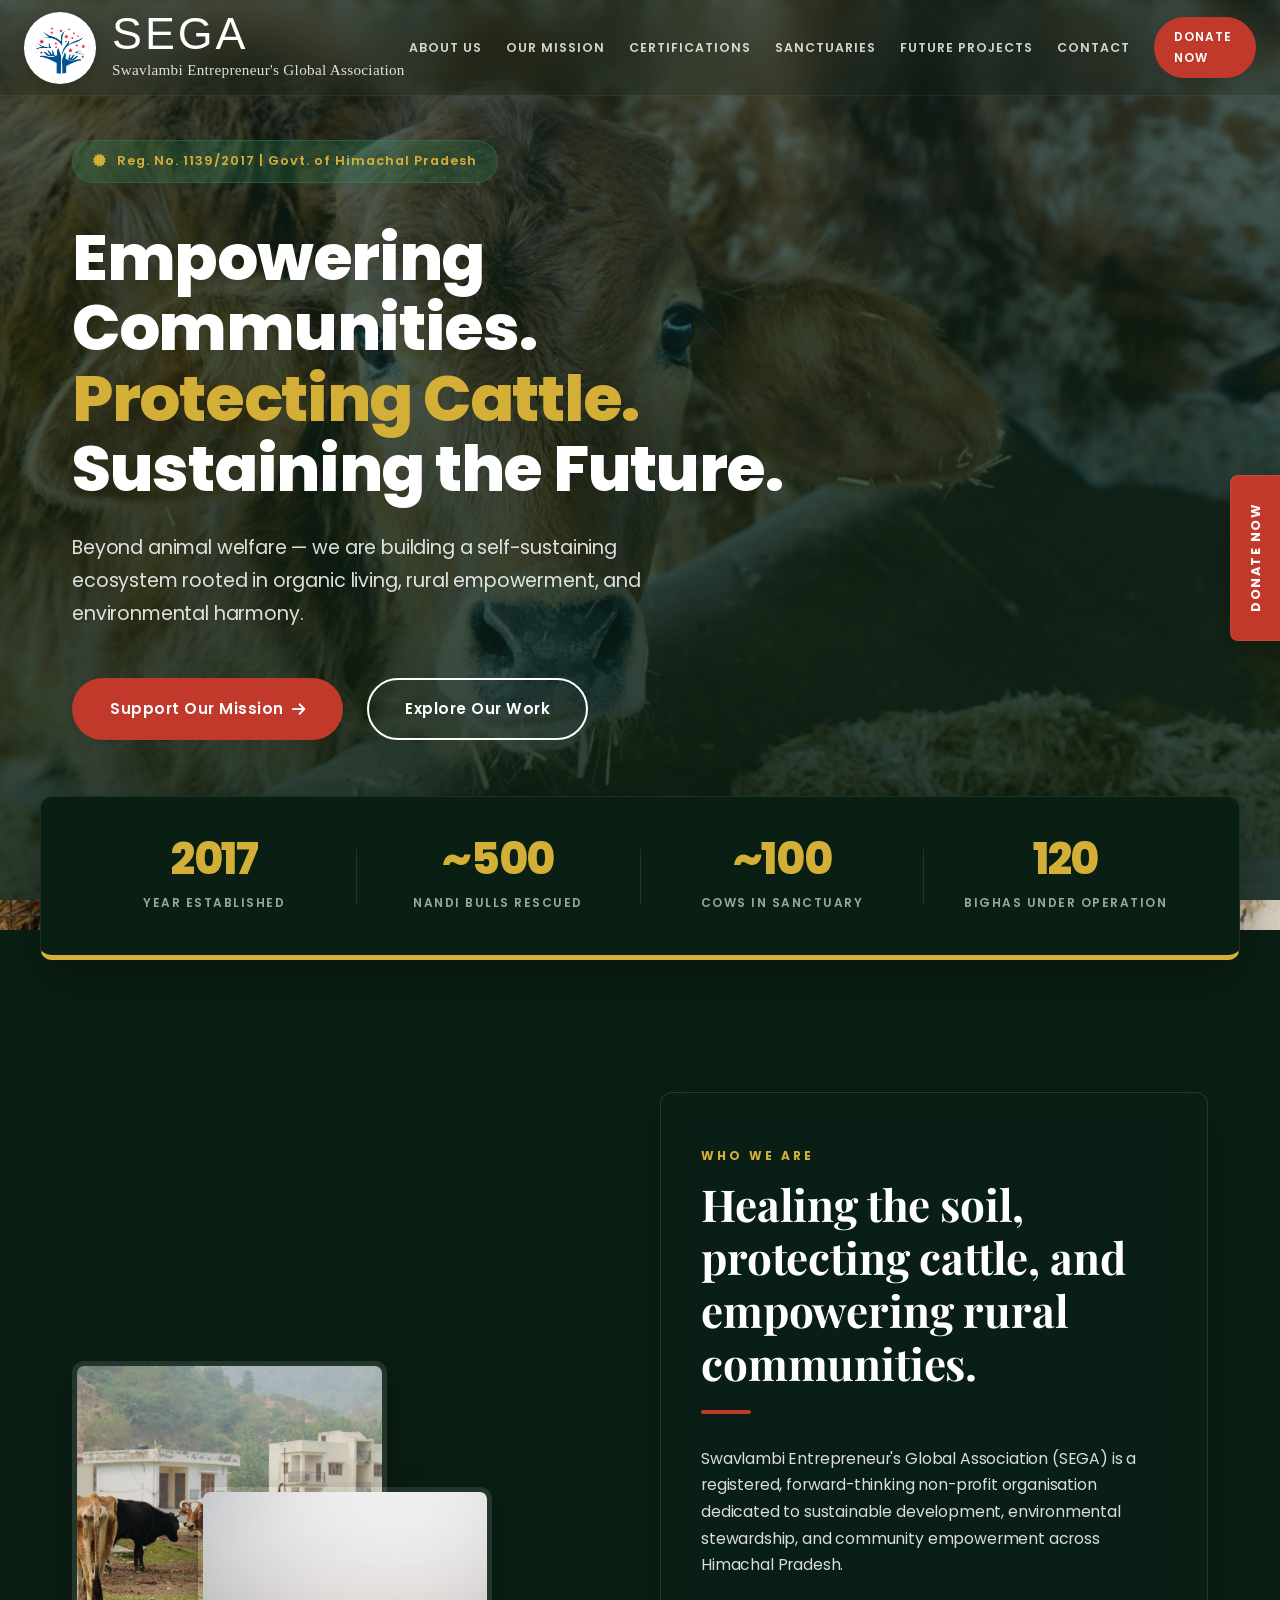
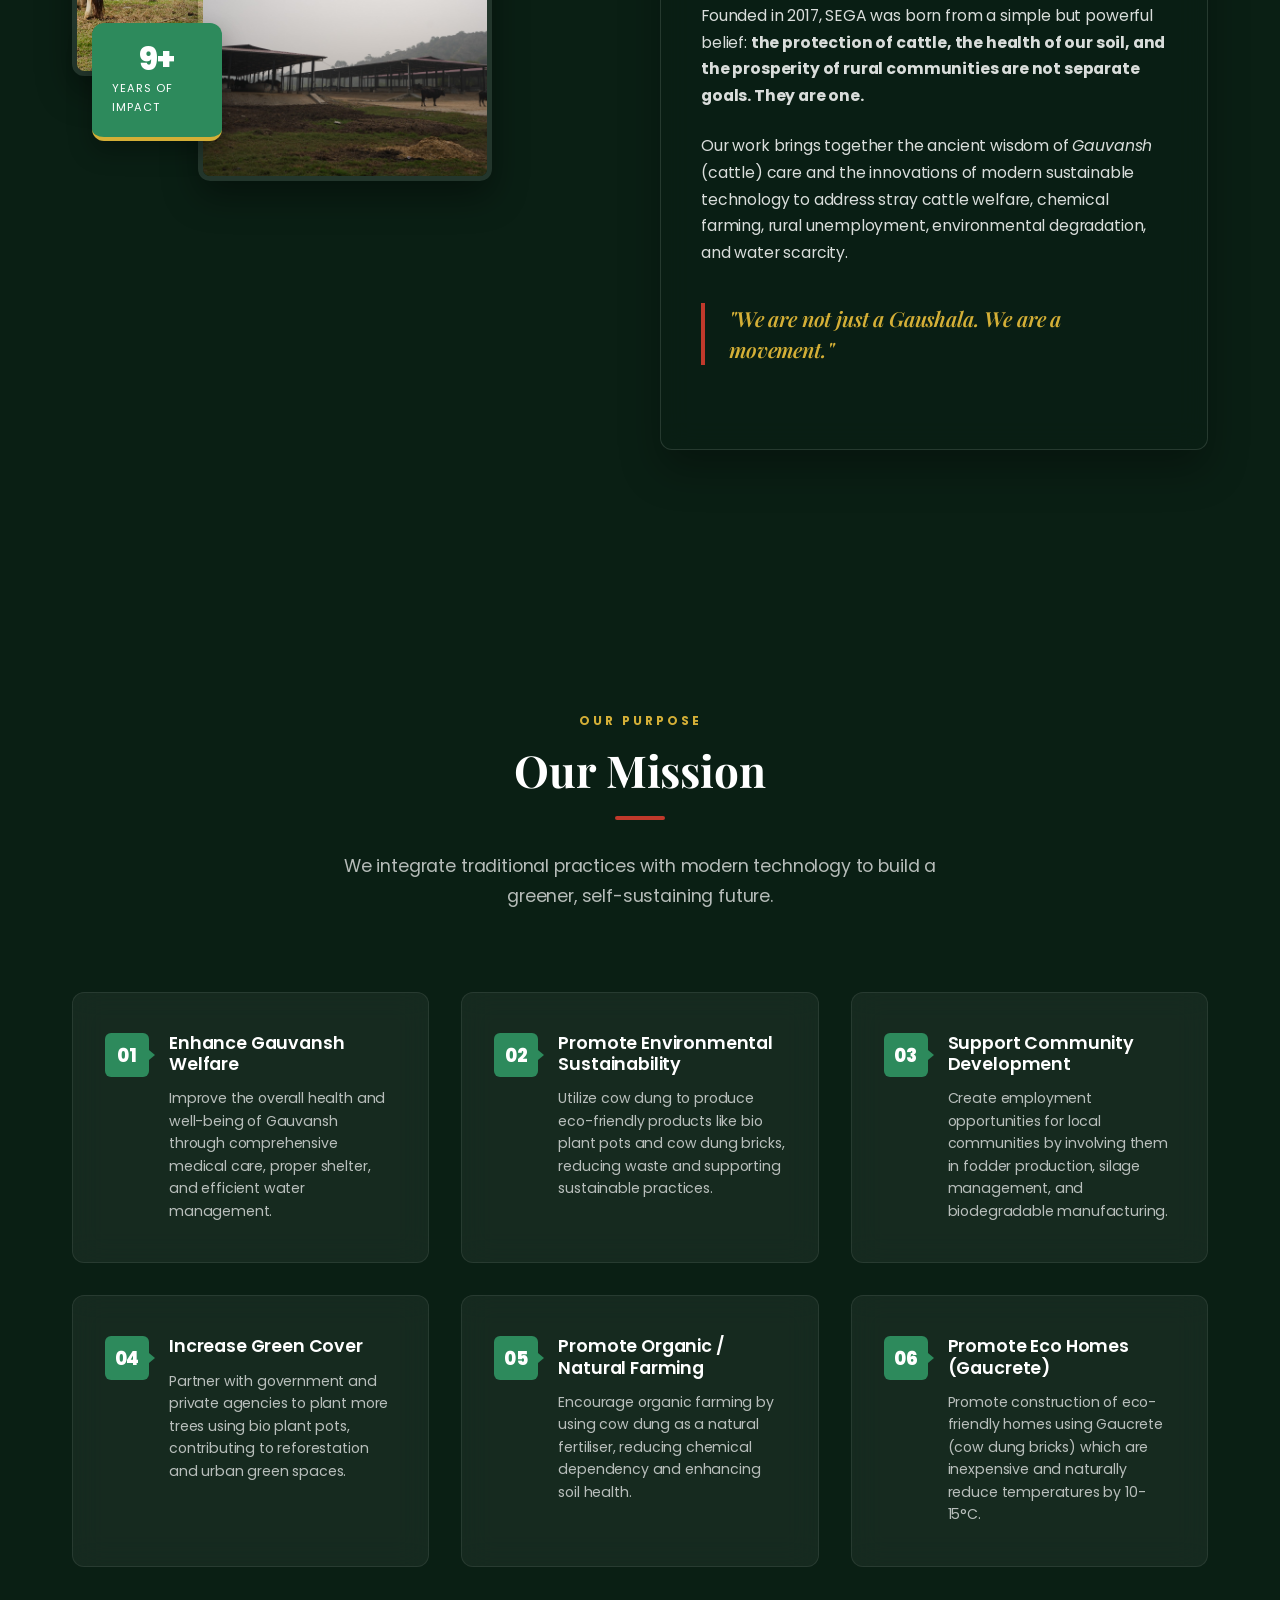
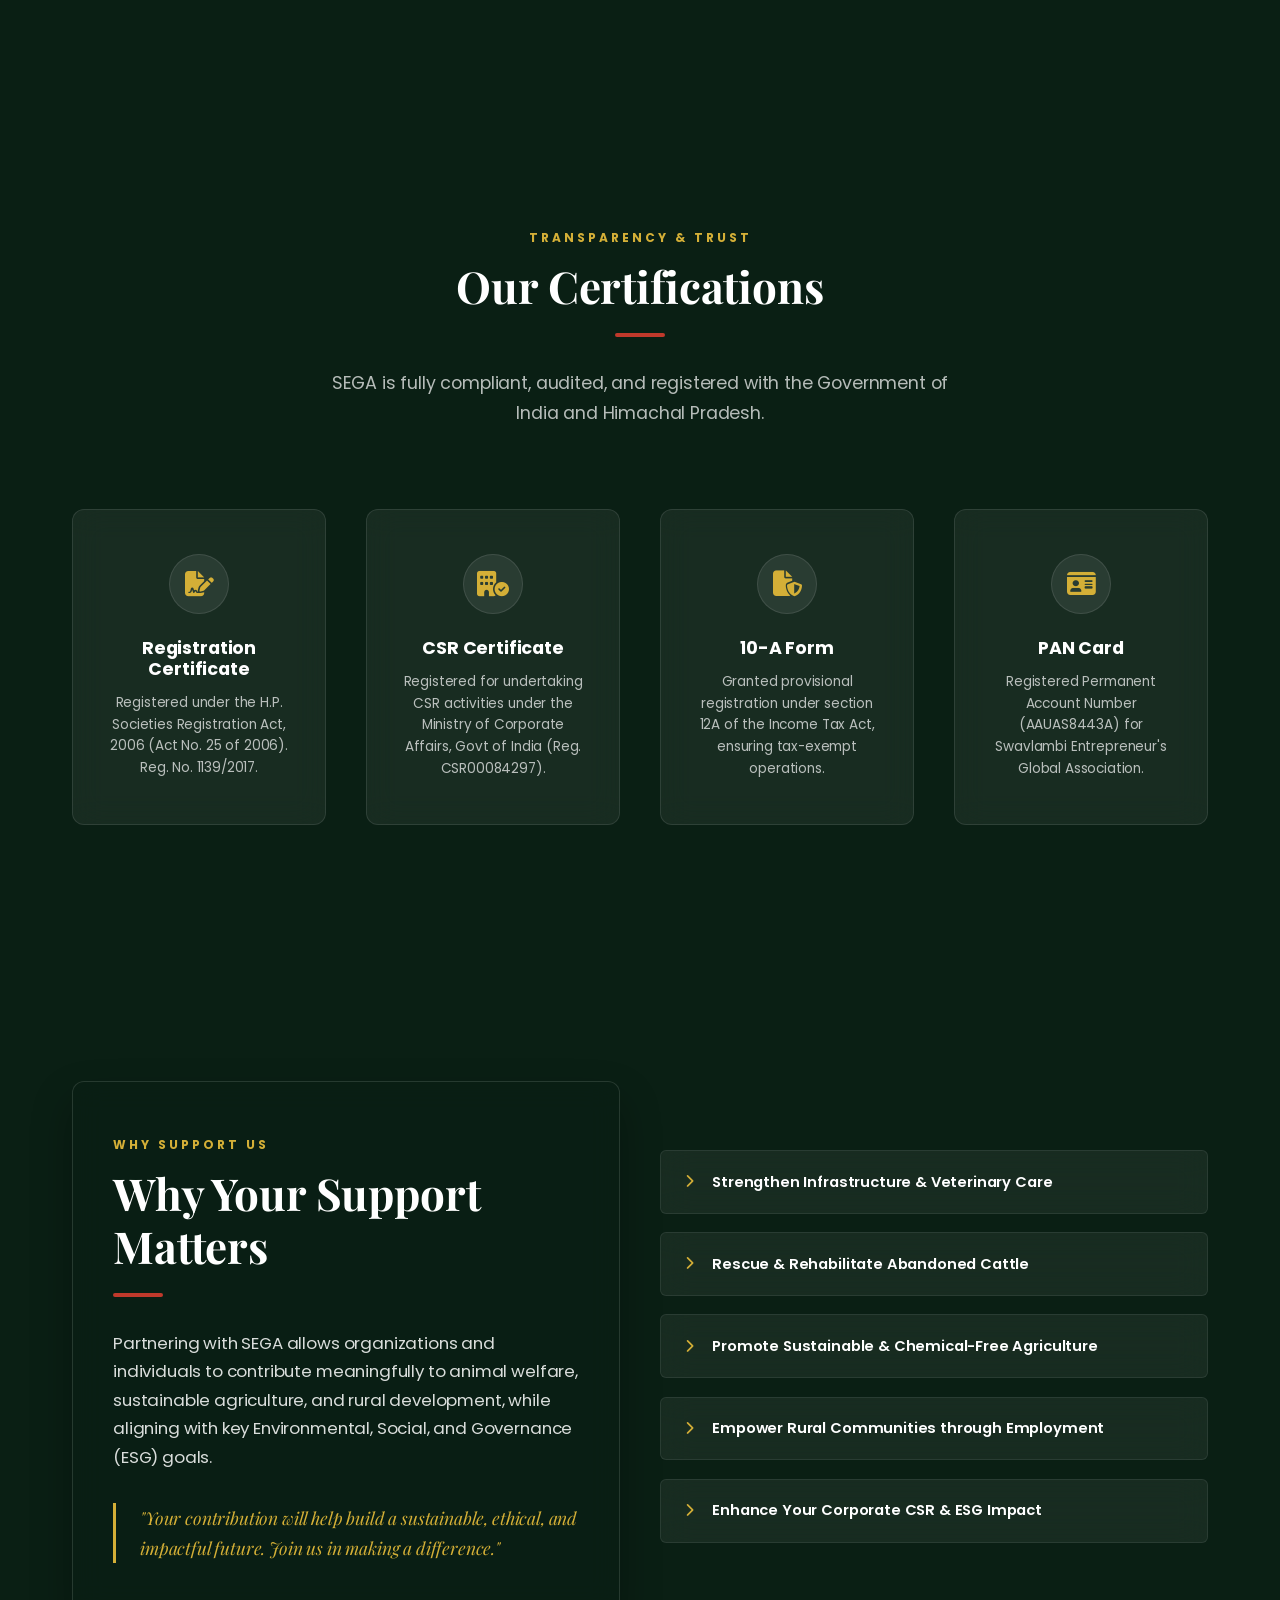
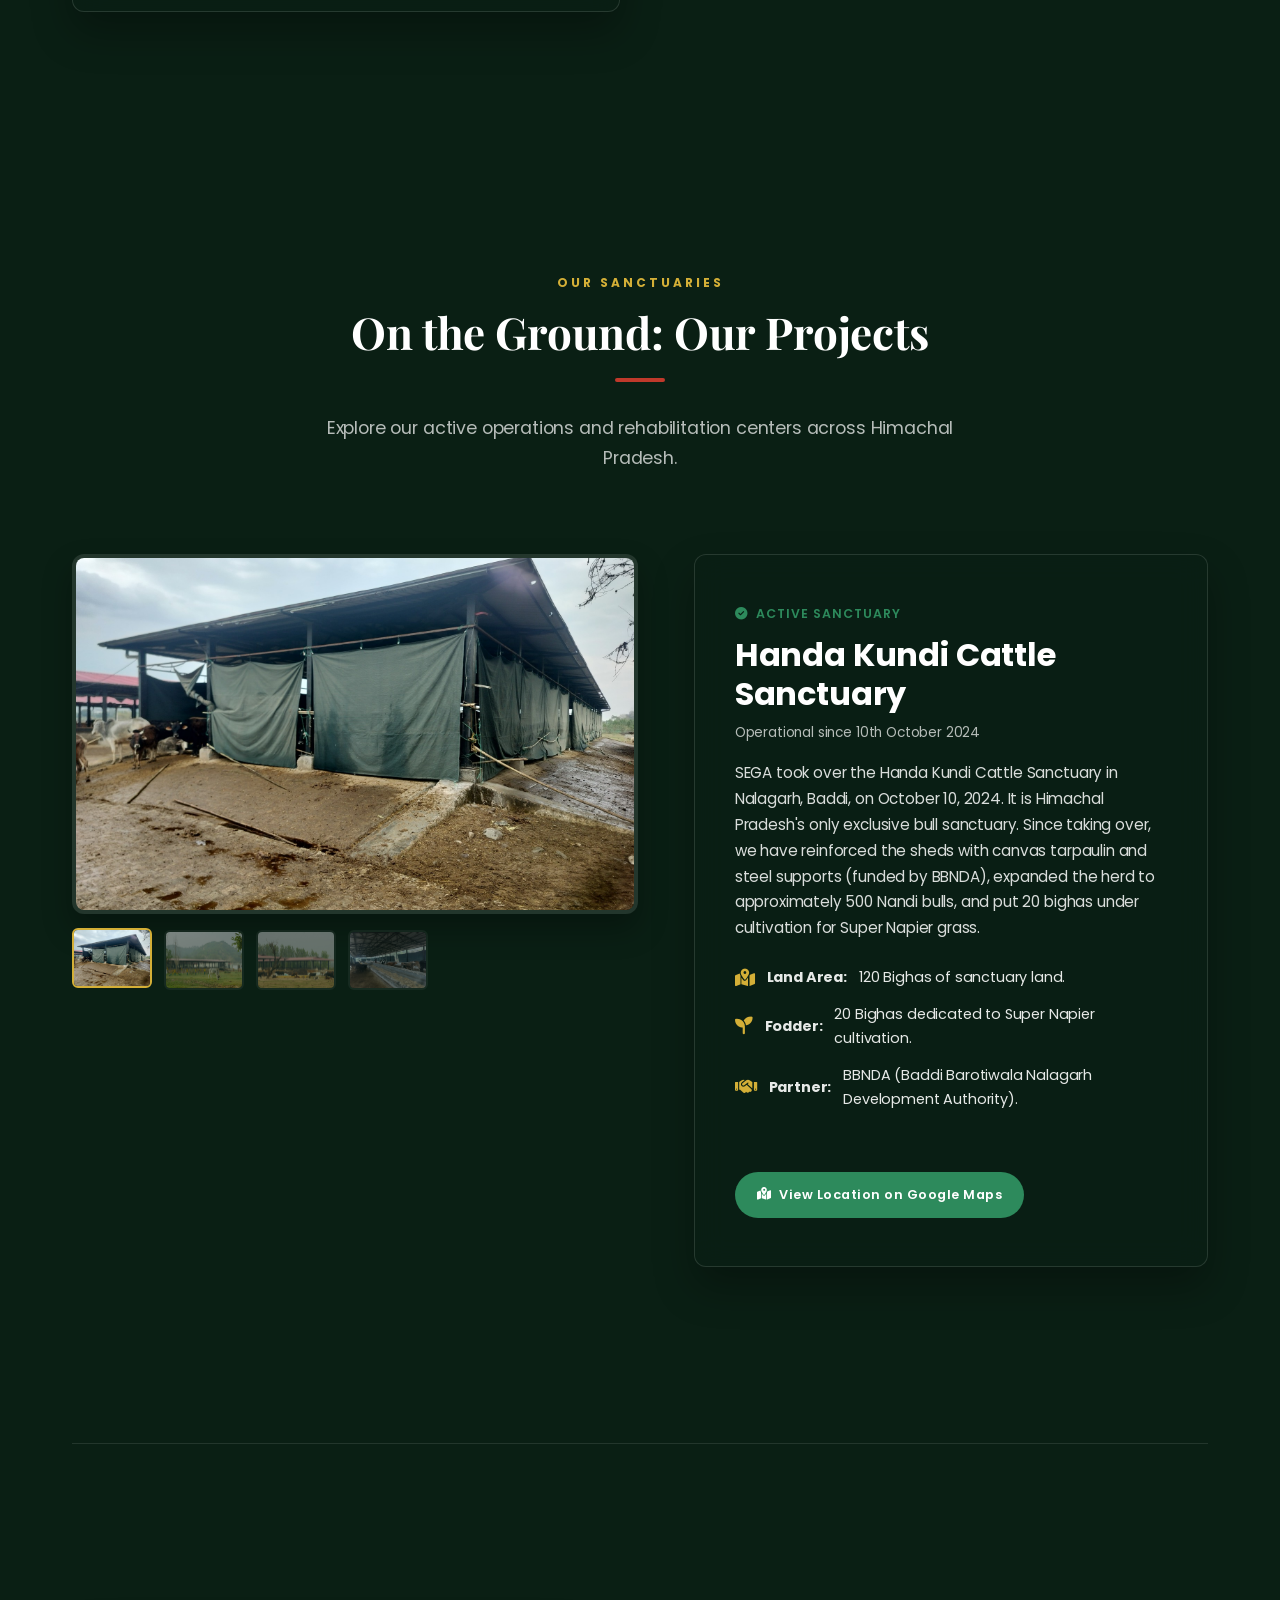
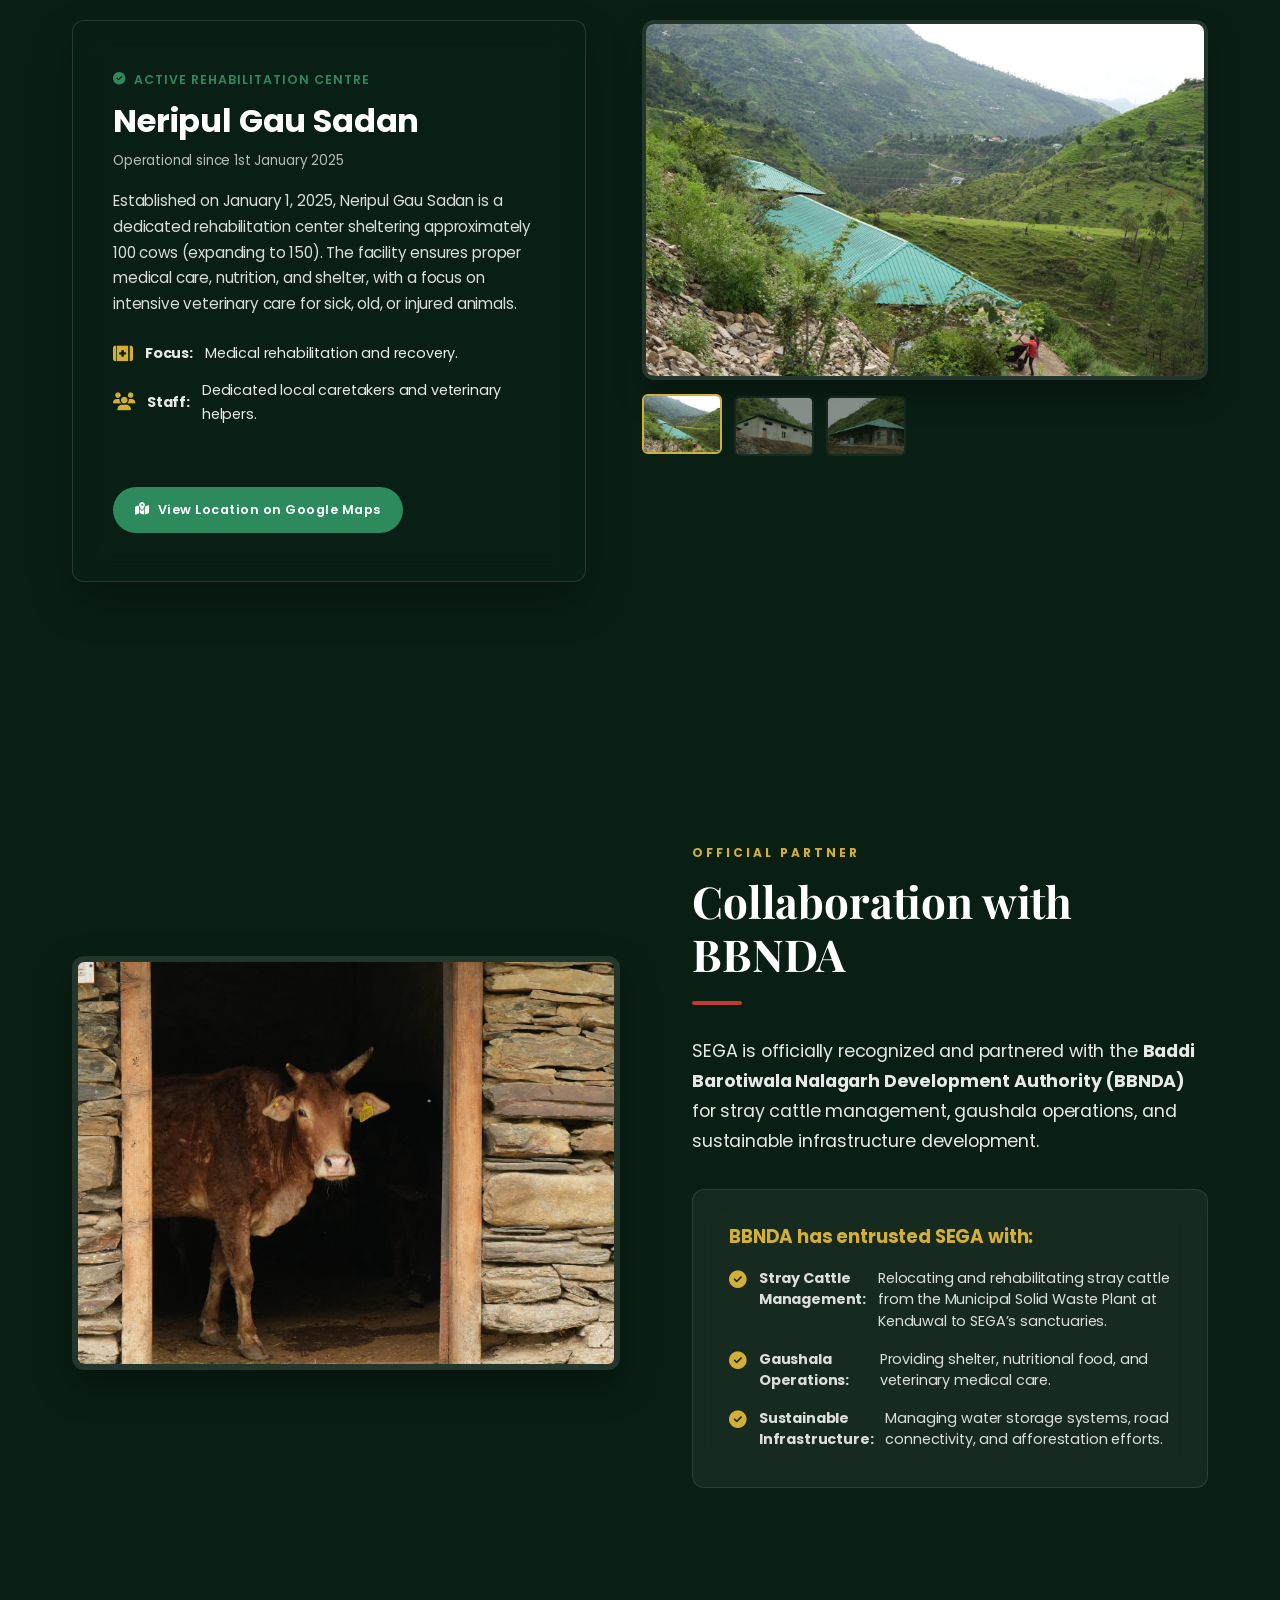
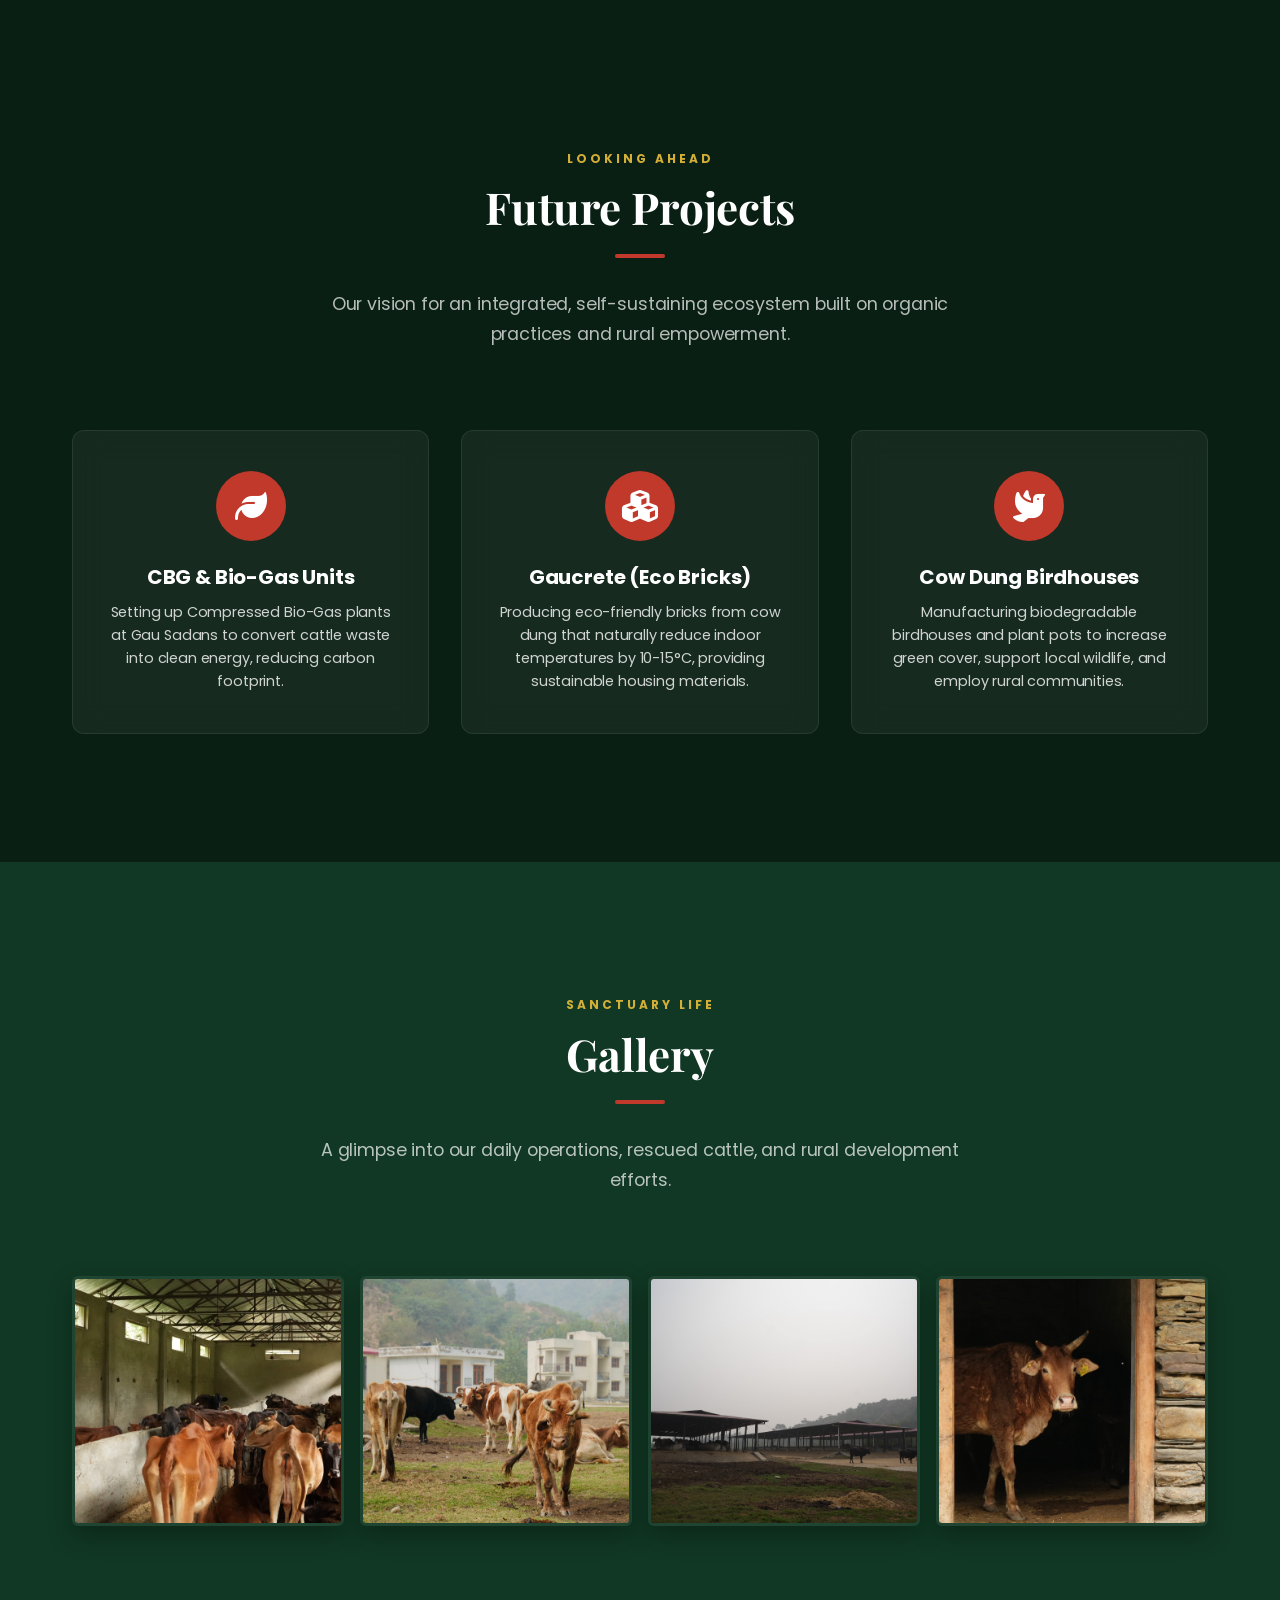
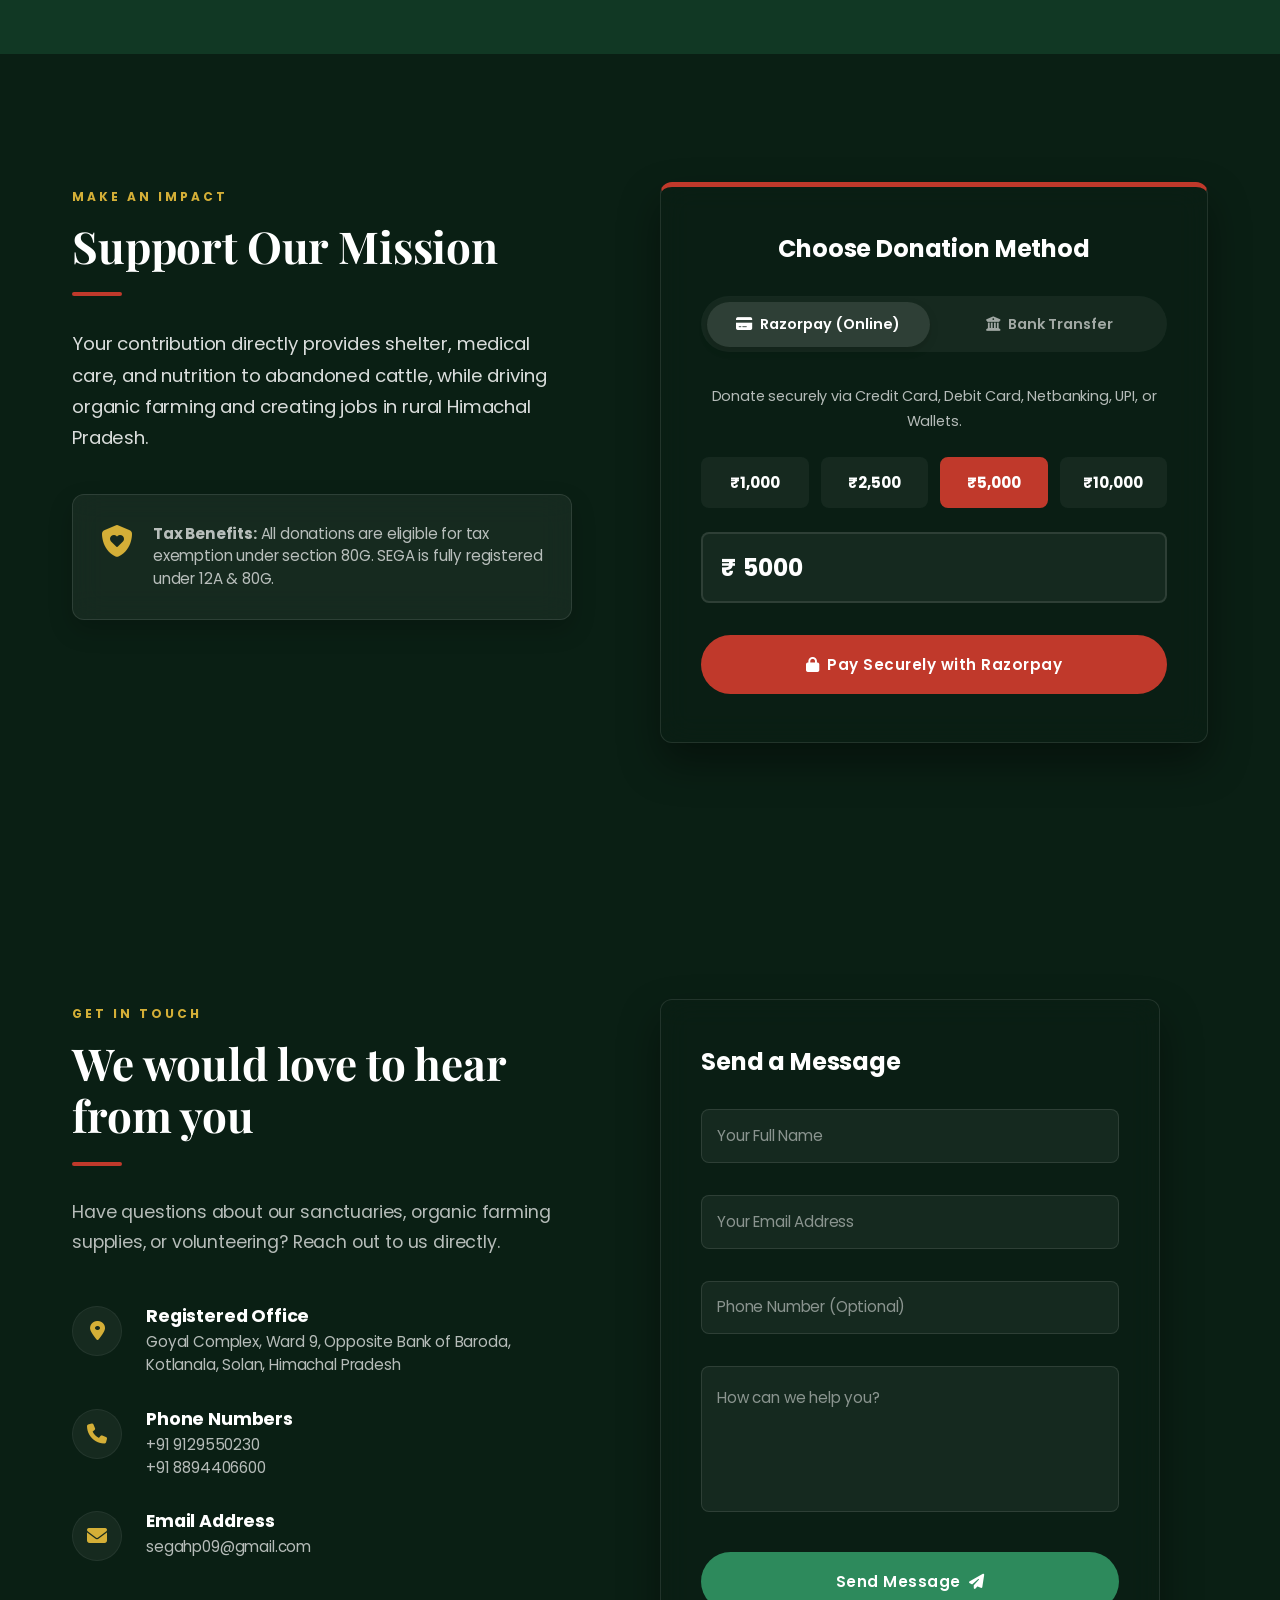
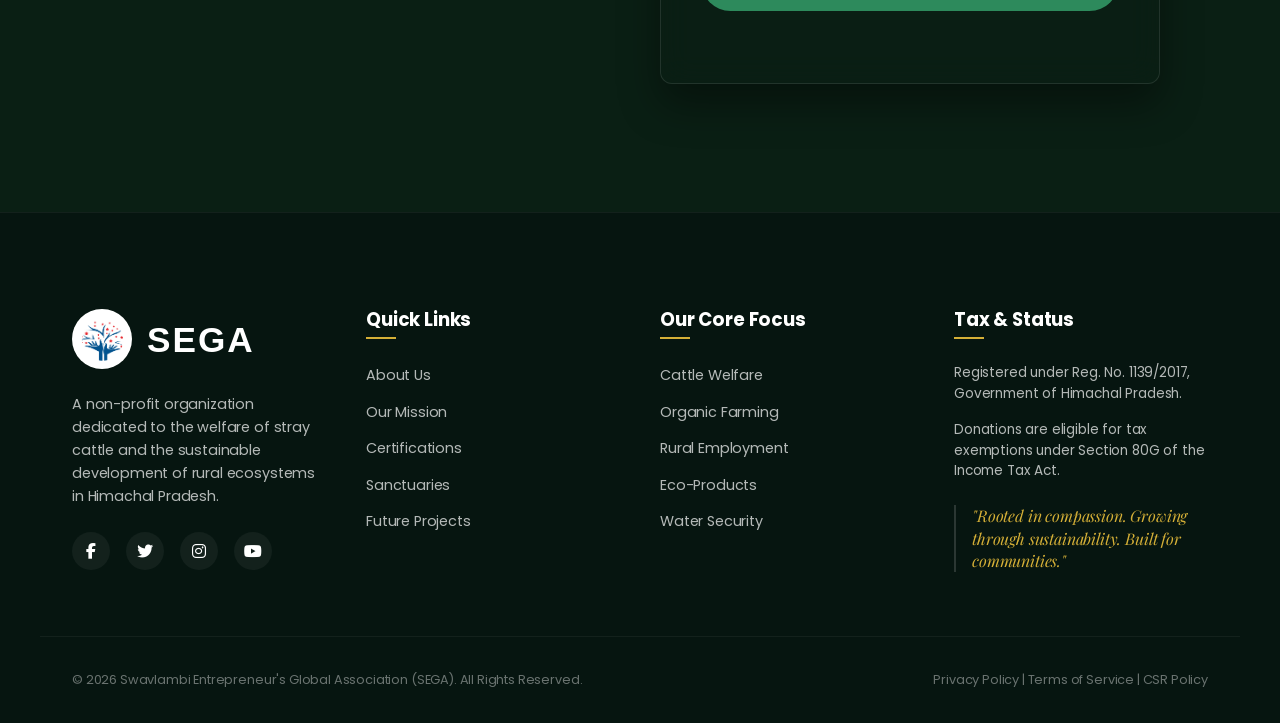
==== commit 5a1ca066: "restructuring files and adding seo stuff" ====
--- a/index.html
+++ b/index.html
@@ -5,6 +5,44 @@
     <meta name="viewport" content="width=device-width, initial-scale=1.0">
     <title>SEGA | Swavlambi Entrepreneur's Global Association</title>
     <meta name="description" content="SEGA is a registered NGO in Himachal Pradesh dedicated to cattle welfare, organic farming, rural development, and environmental conservation.">
+    
+    <meta name="robots" content="index, follow">
+    <link rel="canonical" href="https://segaindia.com/">
+    <link rel="icon" href="assets/images/sega-ngo-logo.png" type="image/png">
+    
+    <!-- Open Graph / Facebook -->
+    <meta property="og:type" content="website">
+    <meta property="og:url" content="https://segaindia.com/">
+    <meta property="og:title" content="SEGA | Swavlambi Entrepreneur's Global Association">
+    <meta property="og:description" content="SEGA is a registered NGO in Himachal Pradesh dedicated to cattle welfare, organic farming, rural development, and environmental conservation.">
+    <meta property="og:image" content="https://segaindia.com/assets/images/sega-ngo-cattle-welfare-himachal-hero.jpg">
+    
+    <!-- Twitter -->
+    <meta name="twitter:card" content="summary_large_image">
+    <meta name="twitter:url" content="https://segaindia.com/">
+    <meta name="twitter:title" content="SEGA | Swavlambi Entrepreneur's Global Association">
+    <meta name="twitter:description" content="SEGA is a registered NGO in Himachal Pradesh dedicated to cattle welfare, organic farming, rural development, and environmental conservation.">
+    <meta name="twitter:image" content="https://segaindia.com/assets/images/sega-ngo-cattle-welfare-himachal-hero.jpg">
+    
+    <!-- Structured Data -->
+    <script type="application/ld+json">
+    {
+      "@context": "https://schema.org",
+      "@type": "NGO",
+      "name": "SEGA (Swavlambi Entrepreneur's Global Association)",
+      "url": "https://segaindia.com",
+      "logo": "https://segaindia.com/assets/images/sega-ngo-logo.png",
+      "description": "SEGA is a registered NGO in Himachal Pradesh dedicated to cattle welfare, organic farming, rural development, and environmental conservation.",
+      "address": {
+        "@type": "PostalAddress",
+        "streetAddress": "Goyal Complex, Ward 9, Opposite Bank of Baroda, Kotlanala",
+        "addressLocality": "Solan",
+        "addressRegion": "Himachal Pradesh",
+        "addressCountry": "IN"
+      }
+    }
+    </script>
+
     <!-- Google Fonts: Bebas Neue, Crimson Pro, Poppins, Playfair Display -->
     <link rel="preconnect" href="https://fonts.googleapis.com">
     <link rel="preconnect" href="https://fonts.gstatic.com" crossorigin>
@@ -12,7 +50,7 @@
     <!-- FontAwesome Icons -->
     <link rel="stylesheet" href="https://cdnjs.cloudflare.com/ajax/libs/font-awesome/6.4.0/css/all.min.css">
     <!-- Main Stylesheet -->
-    <link rel="stylesheet" href="style.css">
+    <link rel="stylesheet" href="css/style.css">
 
     
 </head>
@@ -25,7 +63,7 @@
     <header class="main-header">
         <div class="container header-container">
             <a href="#" class="logo-container">
-                <img src="images/logo.png.png" alt="SEGA Logo" class="logo-img">
+                <img src="assets/images/sega-ngo-logo.png" alt="SEGA Logo" class="logo-img">
                 <div class="logo-text">
                     <span class="logo-title">SEGA</span>
                     <span class="logo-subtitle">Swavlambi Entrepreneur's Global Association</span>
@@ -51,7 +89,7 @@
     </header>
 
     <!-- Hero Section (Cover Page Style) -->
-    <section class="hero-section" style="background-image: linear-gradient(rgba(10, 31, 20, 0.65), rgba(10, 31, 20, 0.85)), url('images/hero_bg.png.jpg');">
+    <section class="hero-section" style="background-image: linear-gradient(rgba(10, 31, 20, 0.65), rgba(10, 31, 20, 0.85)), url('assets/images/sega-ngo-cattle-welfare-himachal-hero.jpg');">
         <div class="container hero-container">
             <div class="hero-content">
                 <span class="hero-badge"><i class="fa-solid fa-certificate"></i> Reg. No. 1139/2017 | Govt. of Himachal Pradesh</span>
@@ -95,8 +133,8 @@
         <div class="container grid grid-2-col align-center">
             <div class="about-image-container">
                 <div class="about-collage">
-                    <img src="images/gallery_1.jpg" alt="Cattle at SEGA Sanctuary" class="collage-img img-1">
-                    <img src="images/gallery_2.jpg" alt="Lush pasture lands" class="collage-img img-2">
+                    <img src="assets/images/gallery/sustainable-gaushala-sheds-himachal.jpg" alt="Cattle at SEGA Sanctuary" class="collage-img img-1">
+                    <img src="assets/images/gallery/organic-farming-lush-pastures.jpg" alt="Lush pasture lands" class="collage-img img-2">
                     <div class="collage-badge">
                         <span class="badge-num">9+</span>
                         <span class="badge-text">Years of Impact</span>
@@ -281,13 +319,13 @@
                 <div class="project-card">
                     <div class="project-image-gallery">
                         <div class="main-project-img-wrapper">
-                            <img src="images/handakundi_3.jpg" alt="Handa Kundi Cattle Sanctuary" id="handakundiMainImg">
+                            <img src="assets/images/handakundi/handakundi-stray-cattle-sanctuary-baddi.jpg" alt="Handa Kundi Cattle Sanctuary" id="handakundiMainImg">
                         </div>
                         <div class="project-thumbnails">
-                            <img src="images/handakundi_3.jpg" class="thumb active" onclick="switchProjectImage('handakundiMainImg', this)">
-                            <img src="images/handakundi_1.png.jpg" class="thumb" onclick="switchProjectImage('handakundiMainImg', this)">
-                            <img src="images/handakundi_2.jpg" class="thumb" onclick="switchProjectImage('handakundiMainImg', this)">
-                            <img src="images/handakundi_4.jpg" class="thumb" onclick="switchProjectImage('handakundiMainImg', this)">
+                            <img src="assets/images/handakundi/handakundi-stray-cattle-sanctuary-baddi.jpg" class="thumb active" onclick="switchProjectImage('handakundiMainImg', this)">
+                            <img src="assets/images/handakundi/rescued-nandi-bulls-handakundi.jpg" class="thumb" onclick="switchProjectImage('handakundiMainImg', this)">
+                            <img src="assets/images/handakundi/handakundi-sanctuary-infrastructure.jpg" class="thumb" onclick="switchProjectImage('handakundiMainImg', this)">
+                            <img src="assets/images/handakundi/handakundi-super-napier-grass-fodder.jpg" class="thumb" onclick="switchProjectImage('handakundiMainImg', this)">
                         </div>
                     </div>
                     <div class="project-details glass-panel">
@@ -316,12 +354,12 @@
                 <div class="project-card reverse">
                     <div class="project-image-gallery">
                         <div class="main-project-img-wrapper">
-                            <img src="images/neripul_5.JPG" alt="Neripul Gau Sadan" id="neripulMainImg">
+                            <img src="assets/images/neripul/neripul-gau-sadan-cow-rehabilitation-centre.jpg" alt="Neripul Gau Sadan" id="neripulMainImg">
                         </div>
                         <div class="project-thumbnails">
-                            <img src="images/neripul_5.JPG" class="thumb active" onclick="switchProjectImage('neripulMainImg', this)">
-                            <img src="images/neripul_4 (1).JPG" class="thumb" onclick="switchProjectImage('neripulMainImg', this)">
-                            <img src="images/neripul_4 (2).JPG" class="thumb" onclick="switchProjectImage('neripulMainImg', this)">
+                            <img src="assets/images/neripul/neripul-gau-sadan-cow-rehabilitation-centre.jpg" class="thumb active" onclick="switchProjectImage('neripulMainImg', this)">
+                            <img src="assets/images/neripul/sick-cow-medical-care-neripul.jpg" class="thumb" onclick="switchProjectImage('neripulMainImg', this)">
+                            <img src="assets/images/neripul/neripul-cow-shelter-facilities.jpg" class="thumb" onclick="switchProjectImage('neripulMainImg', this)">
                         </div>
                     </div>
                     <div class="project-details glass-panel">
@@ -350,7 +388,7 @@
     <section class="bbnda-collaboration-section">
         <div class="container grid grid-2-col align-center">
             <div class="bbnda-image-col">
-                <img src="images/gallery_5 (1).JPG" alt="Official documents and letters" class="bbnda-doc-img">
+                <img src="assets/images/gallery/sega-bbnda-collaboration-official.jpg" alt="Official documents and letters" class="bbnda-doc-img">
             </div>
             <div class="bbnda-text-col">
                 <span class="section-pretitle">Official Partner</span>
@@ -418,16 +456,16 @@
             
             <div class="gallery-masonry-grid">
                 <div class="gallery-photo-card">
-                    <img src="images/gallery_5 (2).JPG" alt="Grazing Cattle">
+                    <img src="assets/images/gallery/rescued-cows-grazing-freely.jpg" alt="Grazing Cattle">
                 </div>
                 <div class="gallery-photo-card">
-                    <img src="images/gallery_1.jpg" alt="Sanctuary Sheds">
+                    <img src="assets/images/gallery/sustainable-gaushala-sheds-himachal.jpg" alt="Sanctuary Sheds">
                 </div>
                 <div class="gallery-photo-card">
-                    <img src="images/gallery_2.jpg" alt="Lush Pastures">
+                    <img src="assets/images/gallery/organic-farming-lush-pastures.jpg" alt="Lush Pastures">
                 </div>
                 <div class="gallery-photo-card">
-                    <img src="images/gallery_5 (1).JPG" alt="Sanctuary Operations">
+                    <img src="assets/images/gallery/sega-bbnda-collaboration-official.jpg" alt="Sanctuary Operations">
                 </div>
             </div>
         </div>
@@ -594,7 +632,7 @@
         <div class="container footer-top grid grid-4-col">
                 <div class="footer-col about-col">
                     <div class="footer-logo-wrapper" style="display: flex; align-items: center; gap: 15px; margin-bottom: 1.5rem;">
-                        <img src="images/logo.png.png" alt="SEGA Logo" class="footer-logo" style="margin-bottom: 0;">
+                        <img src="assets/images/sega-ngo-logo.png" alt="SEGA Logo" class="footer-logo" style="margin-bottom: 0;">
                         <h2 style="color: white; font-family: 'Bebas Neue', sans-serif; letter-spacing: 2px; font-size: 2.2rem; margin: 0; line-height: 1;">SEGA</h2>
                     </div>
                     <p class="footer-about-text">A non-profit organization dedicated to the welfare of stray cattle and the sustainable development of rural ecosystems in Himachal Pradesh.</p>
@@ -659,6 +697,12 @@
     <!-- Razorpay Checkout Script -->
     <script src="https://checkout.razorpay.com/v1/checkout.js"></script>
     <!-- Custom Logic Script -->
-    <script src="app.js"></script>
+    <script src="js/header.js"></script>
+    <script src="js/mobile-nav.js"></script>
+    <script src="js/stats-counter.js"></script>
+    <script src="js/gallery.js"></script>
+    <script src="js/donate.js"></script>
+    <script src="js/contact.js"></script>
+    <script src="js/main.js"></script>
 </body>
 </html>
--- a/css/style.css
+++ b/css/style.css
@@ -0,0 +1,24 @@
+/* ==========================================================================
+   SEGA NGO WEBSITE - Main Stylesheet Entry Point
+   Imports all modular CSS files in correct cascade order
+   ========================================================================== */
+
+@import 'variables.css';
+@import 'base.css';
+@import 'layout.css';
+@import 'components.css';
+@import 'sections/header.css';
+@import 'sections/hero.css';
+@import 'sections/about.css';
+@import 'sections/mission.css';
+@import 'sections/certifications.css';
+@import 'sections/support.css';
+@import 'sections/projects.css';
+@import 'sections/bbnda.css';
+@import 'sections/future.css';
+@import 'sections/gallery.css';
+@import 'sections/donate.css';
+@import 'sections/contact.css';
+@import 'sections/footer.css';
+@import 'animations.css';
+@import 'responsive.css';
